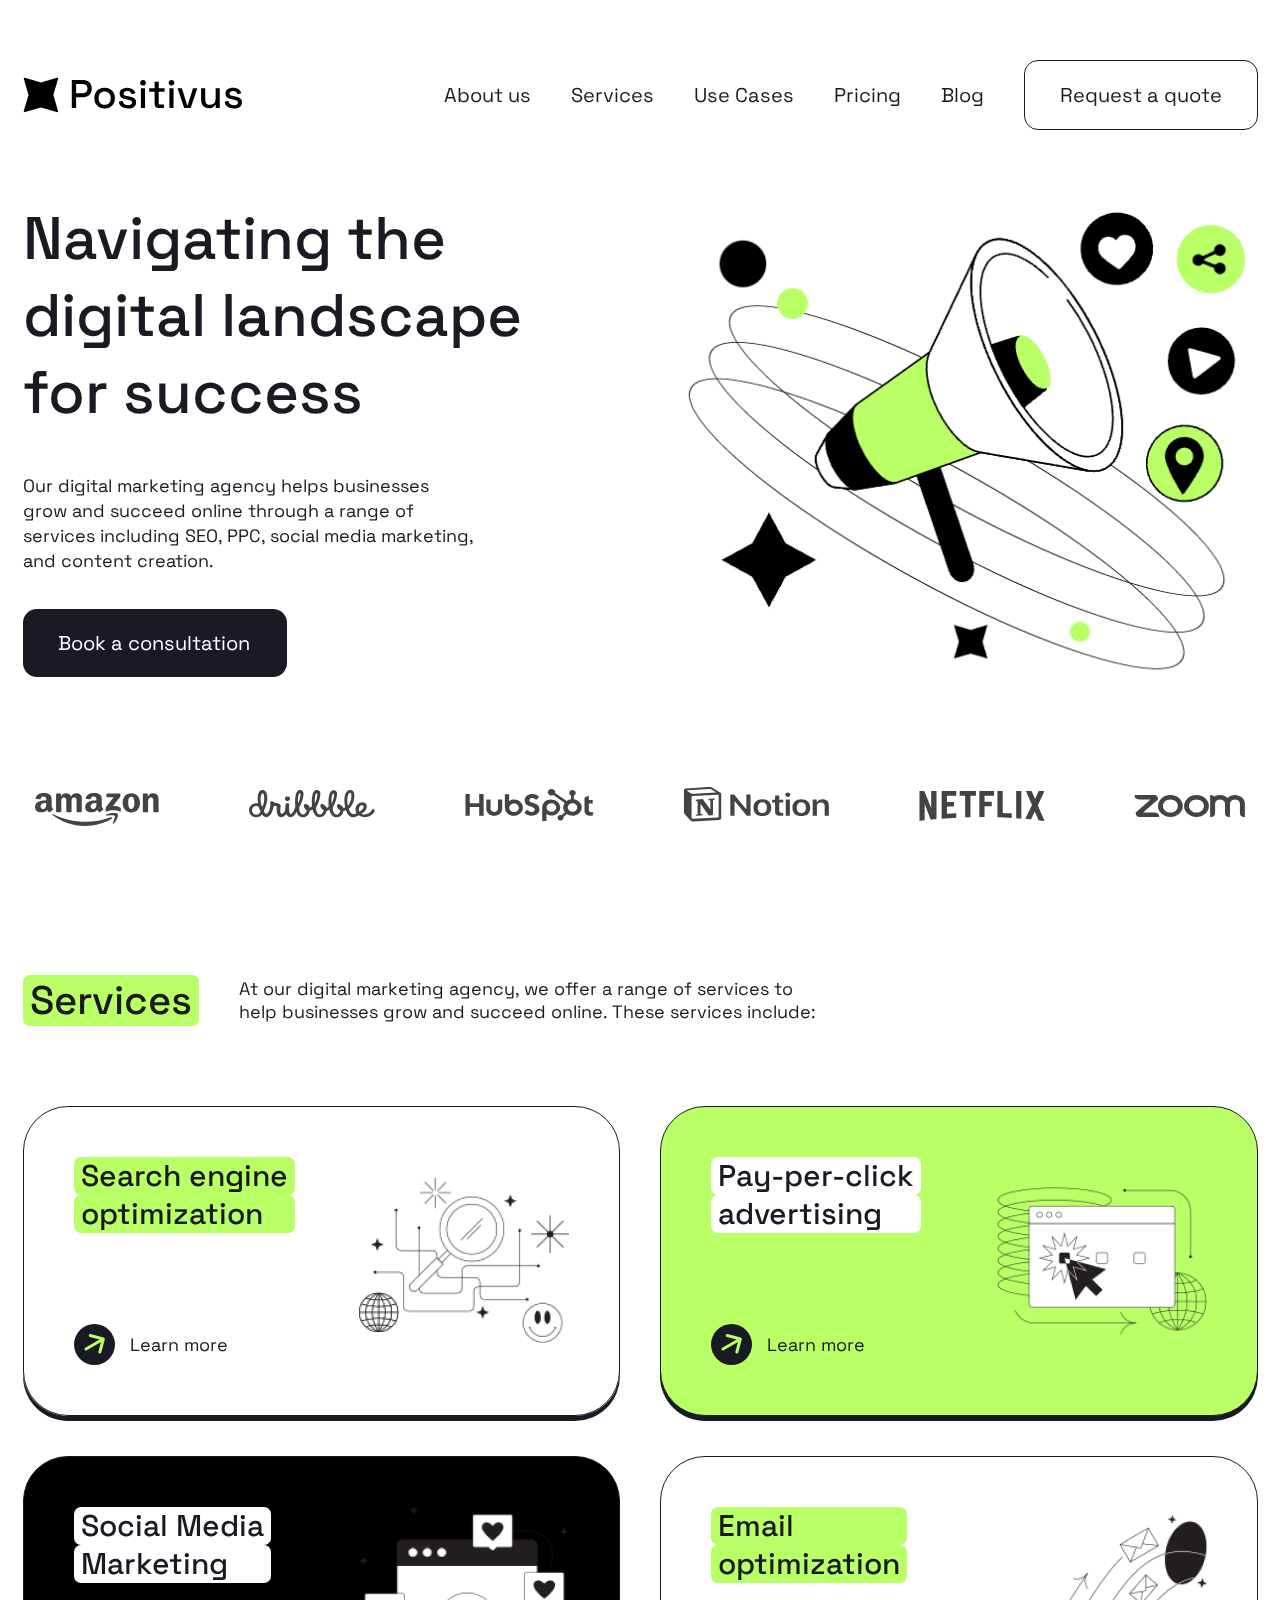
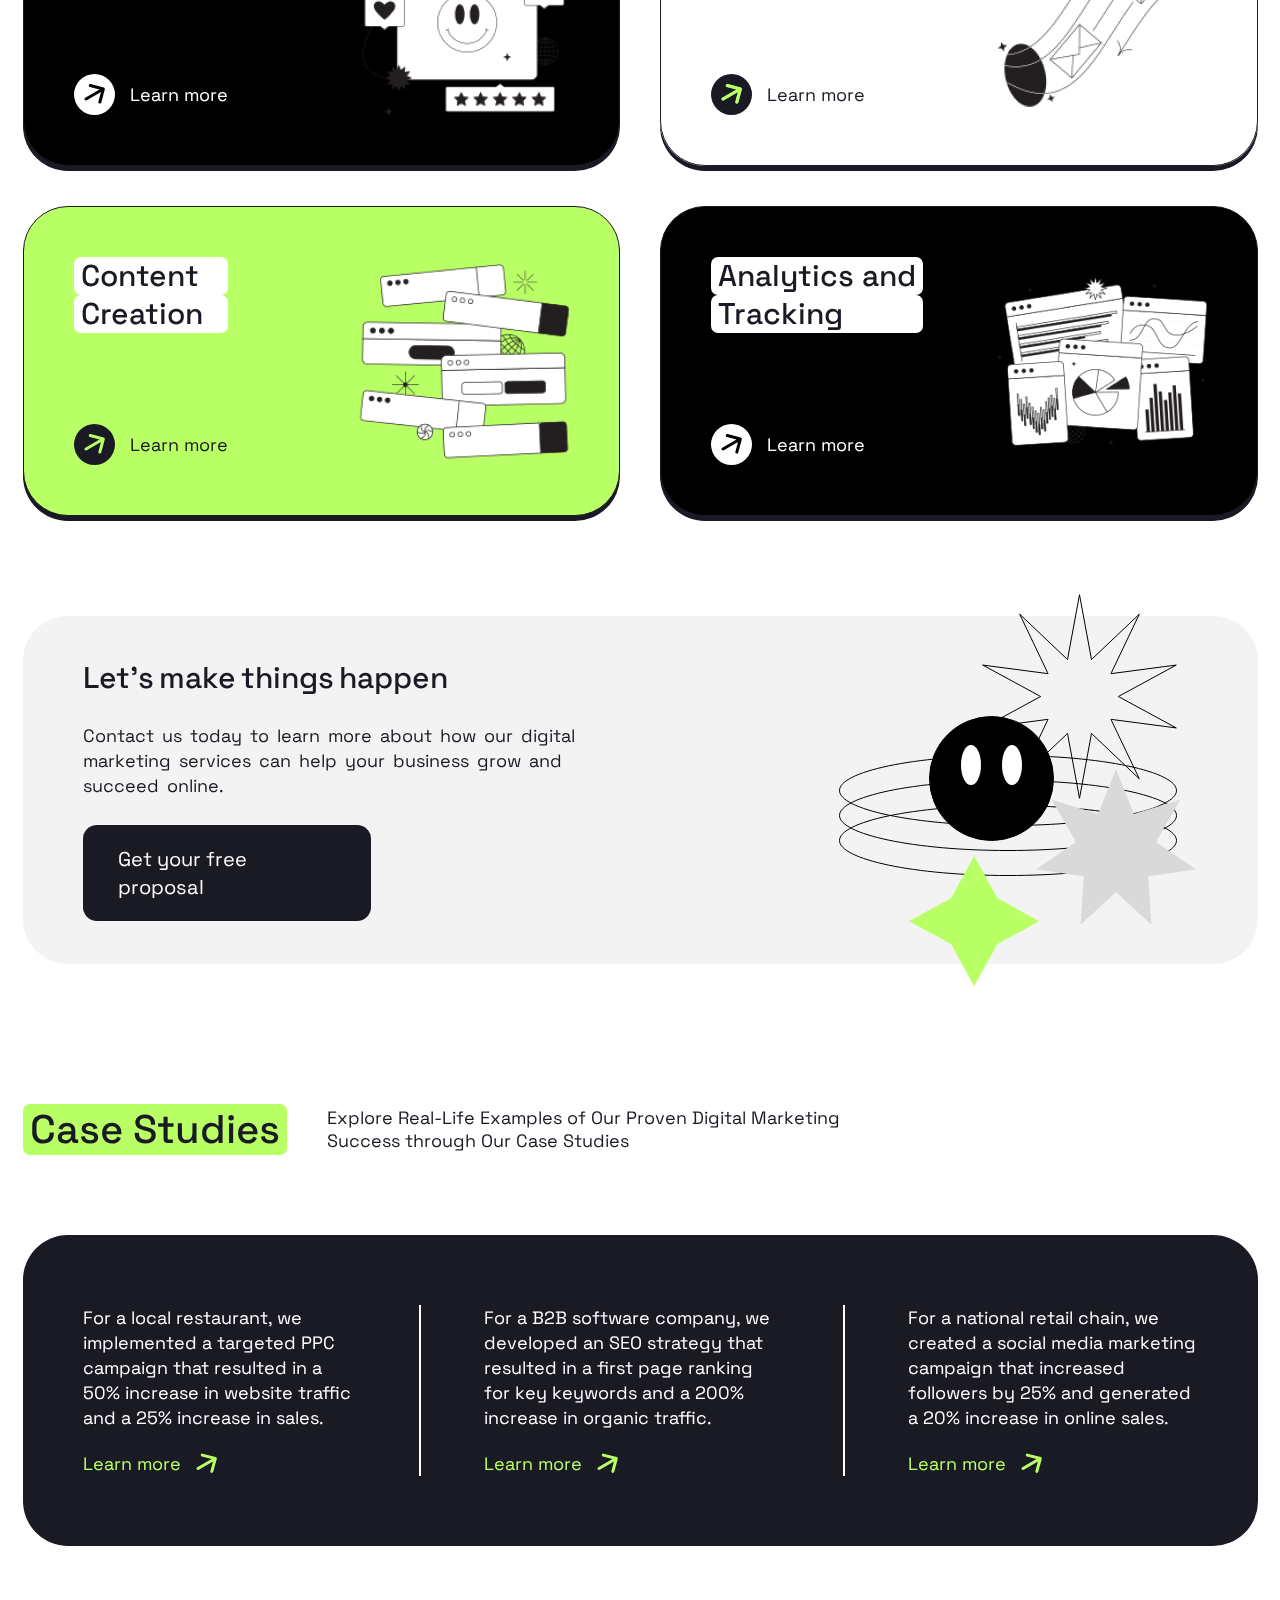
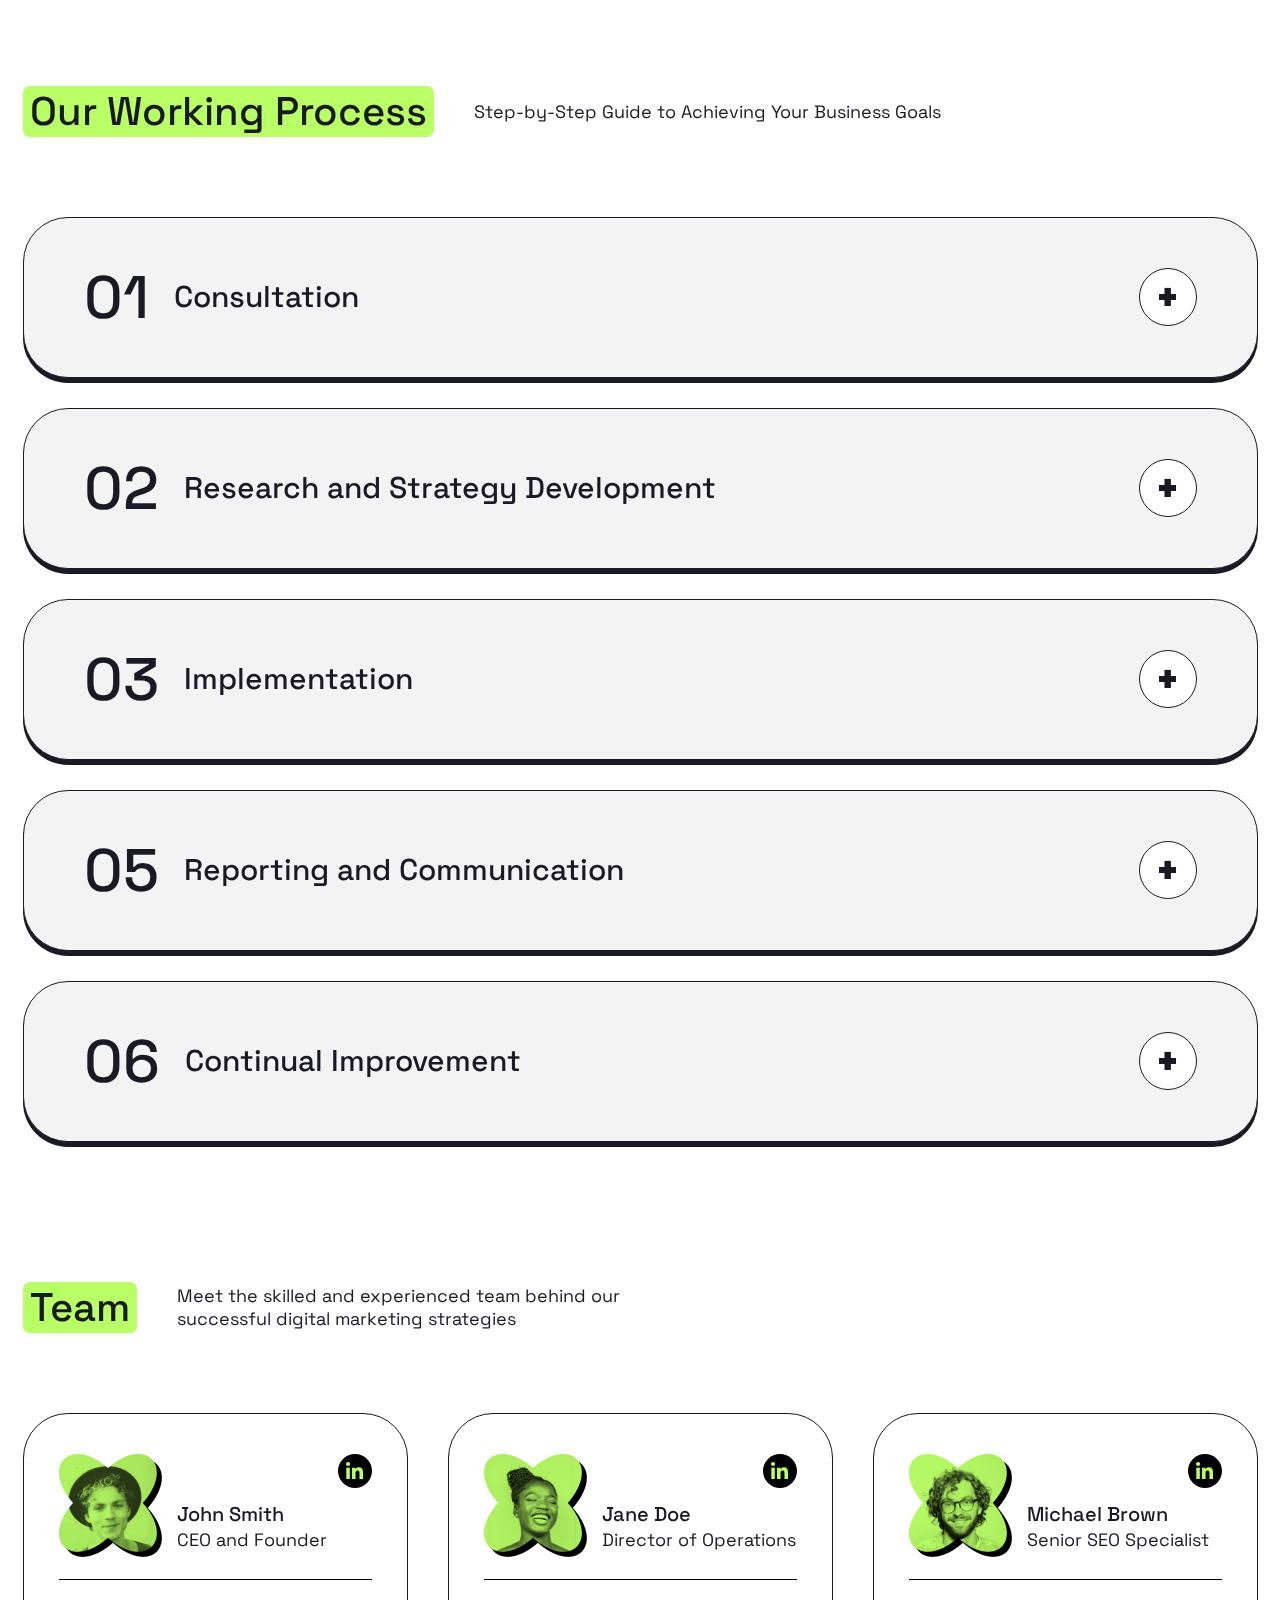
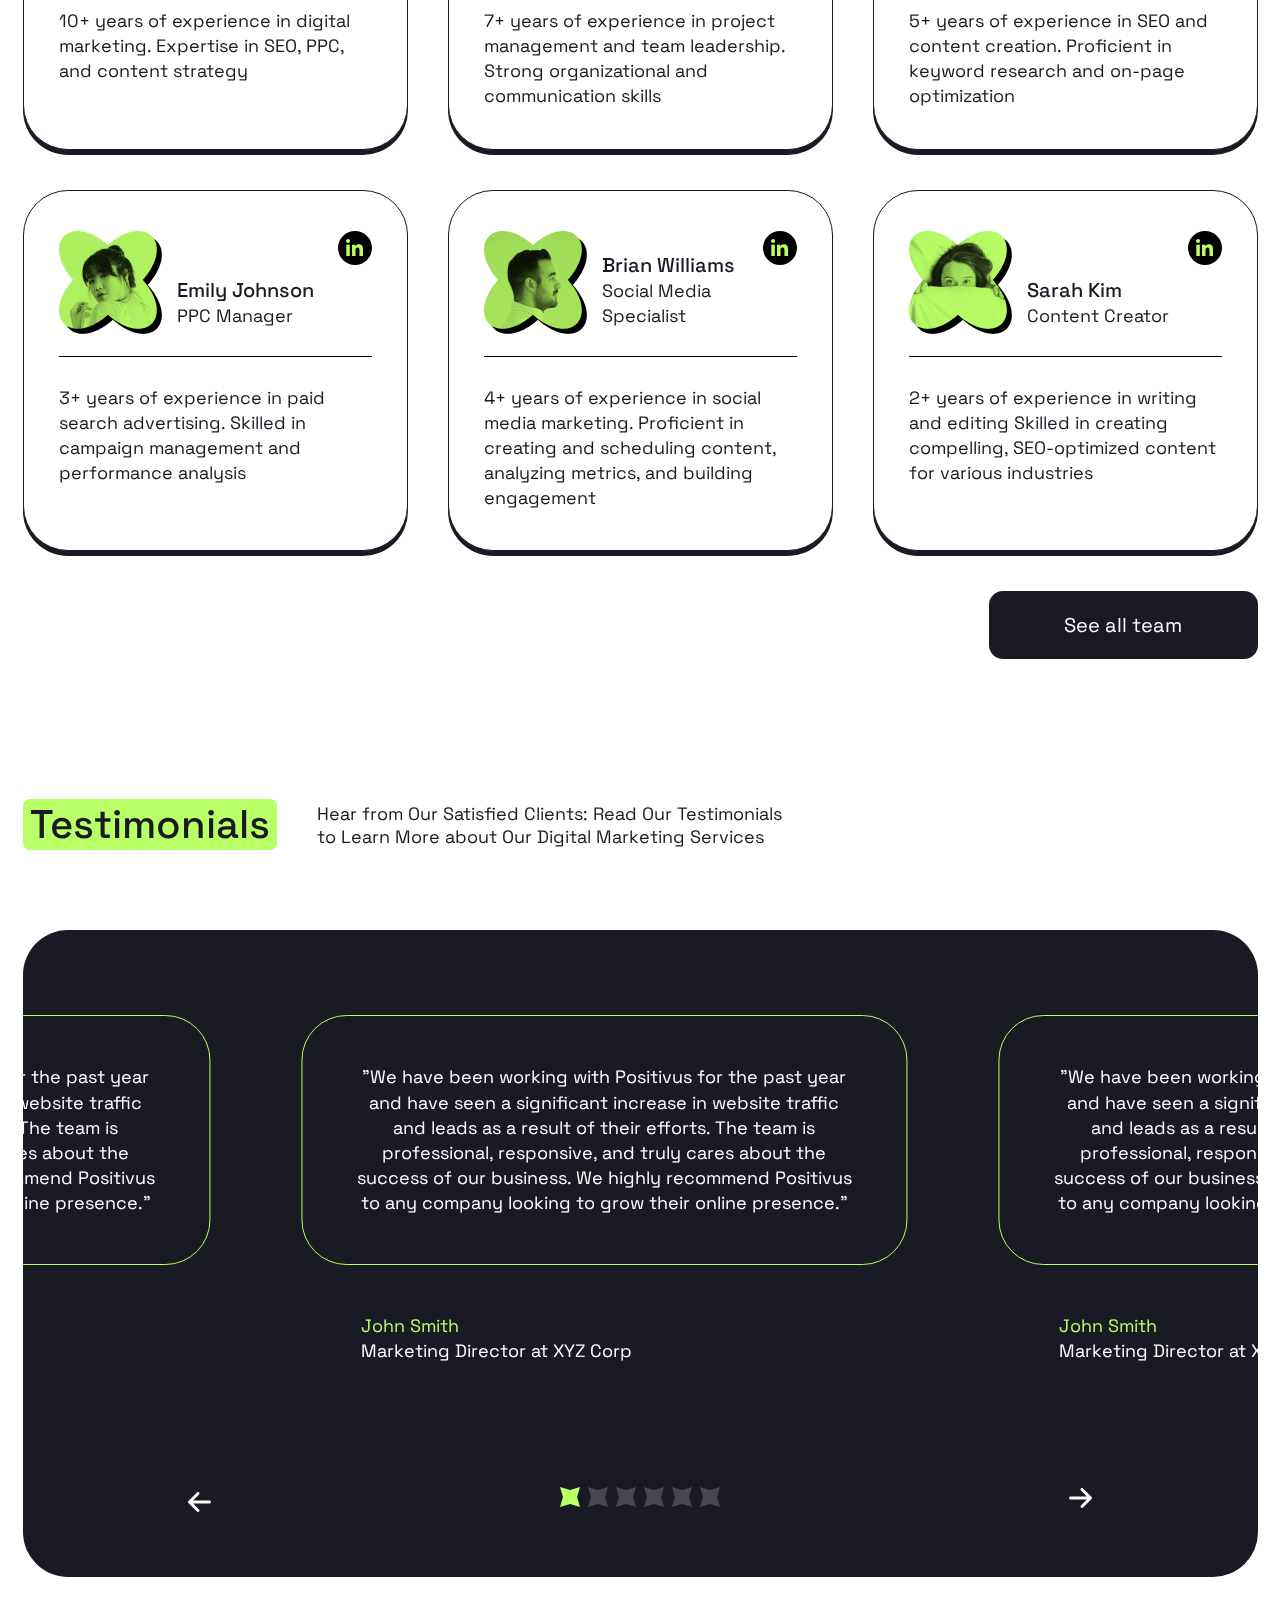
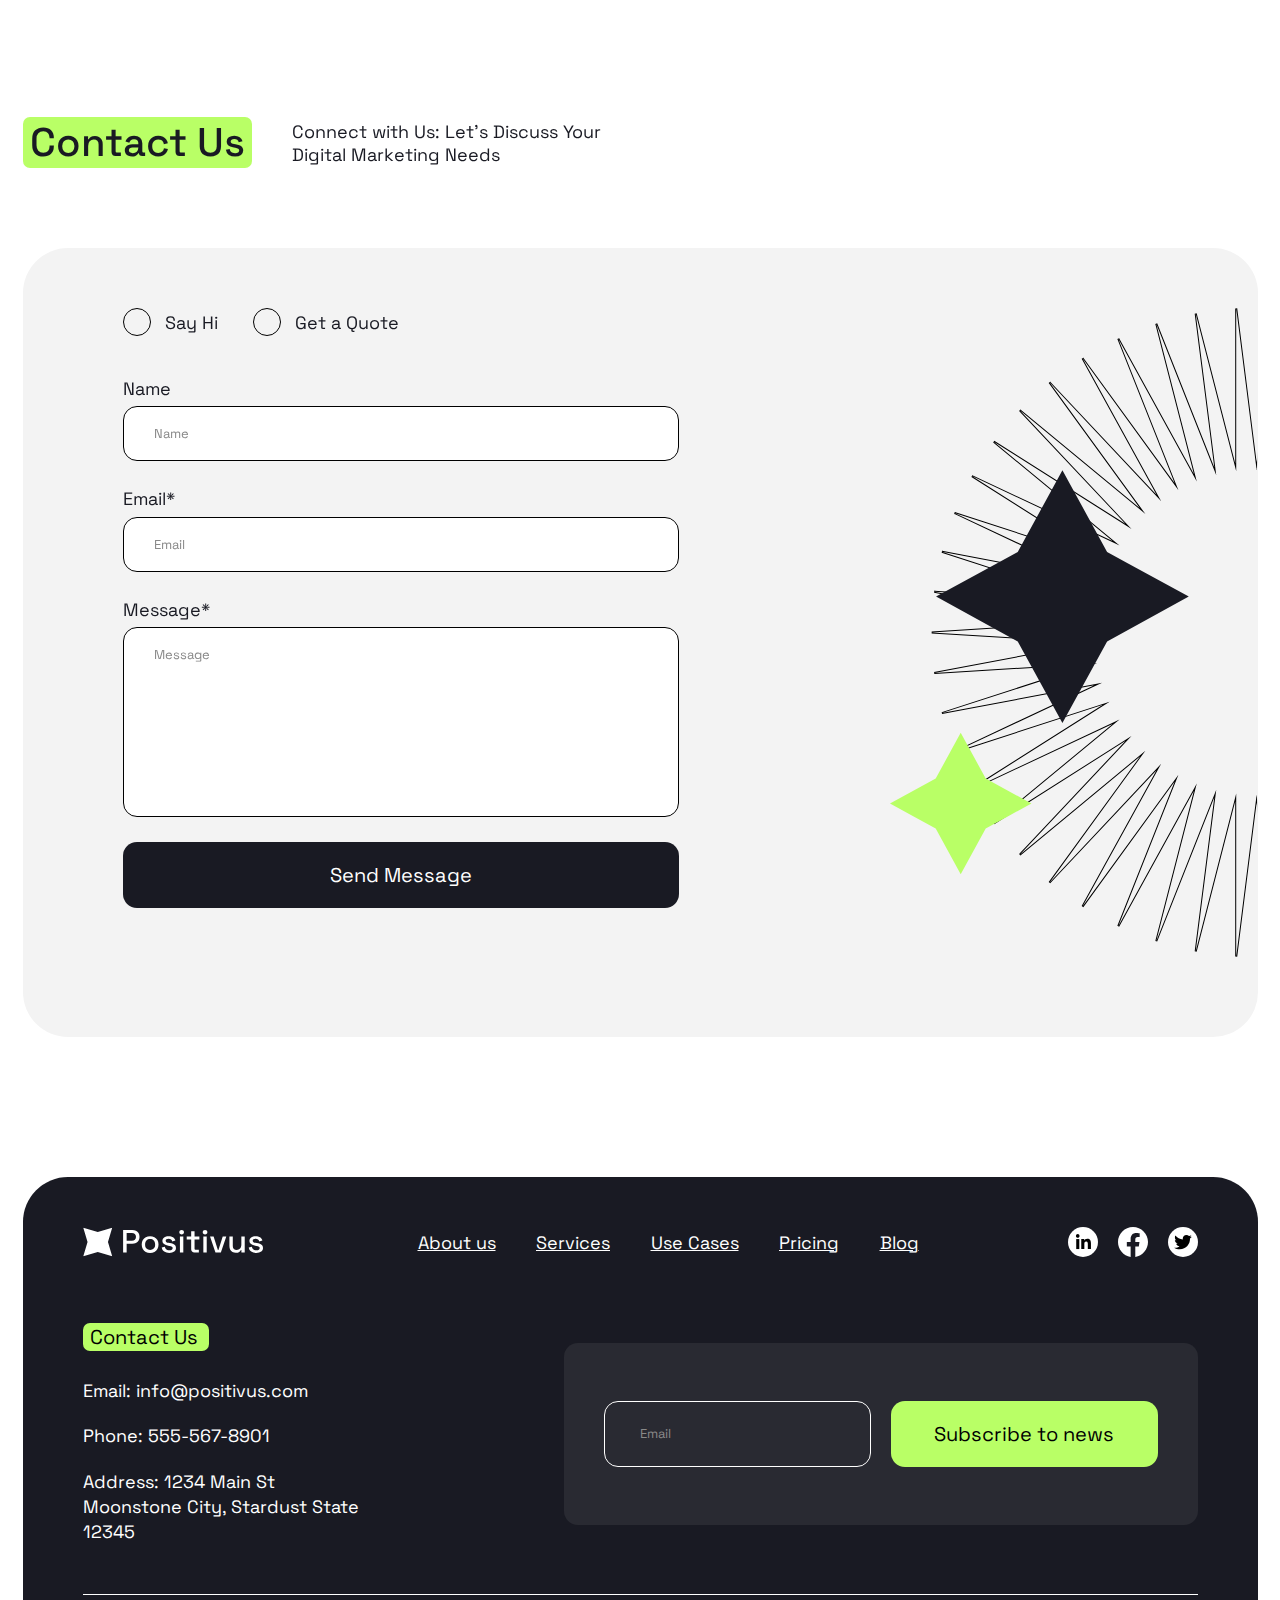
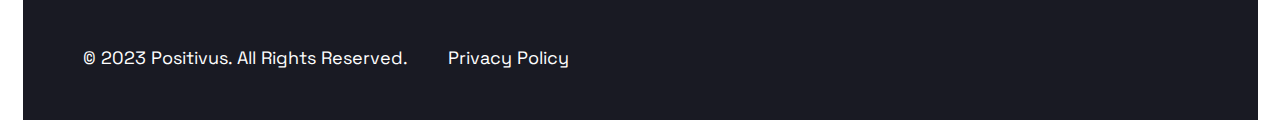
==== ПОЗИТИВ/index.html @ 4d413151 "Add files via upload" ====
<!DOCTYPE html>
<html lang="en">

<head>
    <meta charset="UTF-8">
    <meta http-equiv="X-UA-Compatible" content="IE=edge">
    <meta name="viewport" content="width=device-width, initial-scale=1.0">
    <title>Positivus</title>
    <link href="css/style.css" rel="stylesheet">
    <link href="css/swiper-bundle.min.css" rel="stylesheet">
</head>

<body class="body">
    <div class="wrapper">
        <header class="header header--margin">
            <div class="header__top">
                <div class="container">
                    <div class="header__top-inner">
                        <a href="#" class="header__logo">
                            <img src="img/logo/logo-black.svg" alt="logo positivus" class="logo__black">
                        </a>
                        <nav class="header__nav nav">
                            <ul class="nav__list">
                                <li class="nav__item">
                                    <a href="#" class="nav__link">
                                        About us
                                    </a>
                                </li>
                                <li class="nav__item">
                                    <a href="#" class="nav__link">
                                        Services
                                    </a>
                                </li>
                                <li class="nav__item">
                                    <a href="#" class="nav__link">
                                        Use Cases
                                    </a>
                                </li>
                                <li class="nav__item">
                                    <a href="#" class="nav__link">
                                        Pricing
                                    </a>
                                </li>
                                <li class="nav__item">
                                    <a href="#" class="nav__link">
                                        Blog
                                    </a>
                                </li>
                            </ul>
                            <a href="#" class="nav__btn-link">
                                Request a quote
                            </a>
                        </nav>
                        <a class="burger-icon" href="#">
                            <span></span>
                        </a>
                    </div>
                </div>
            </div>
            <section class="hero__section">
                <div class="container">
                    <div class="hero__inner">
                        <h1 class="hero_title">
                            Navigating the digital landscape for success
                        </h1>
                        <div class="header__grid-item">
                            <p class="hero__text">
                                Our digital marketing agency helps businesses grow and succeed online through a range of
                                services including SEO, PPC, social media marketing, and content creation.
                            </p>
                            <a href="#" class="hero__btn button">
                                Book a consultation
                            </a>
                        </div>
                        <div class="hero__img">
                            <img src="img/decor/mouthpiece.png" alt="mouthpiece">
                        </div>
                    </div>
                </div>
            </section>

            <div class="wrap">
                <div class="items-wrap">
                    <div class="items marquee">
                        <div class="item">
                            <svg width="125" height="48" viewBox="0 0 125 48" fill="none"
                                xmlns="http://www.w3.org/2000/svg">
                                <g style="mix-blend-mode:luminosity">
                                    <path fill-rule="evenodd" clip-rule="evenodd"
                                        d="M76.6508 37.8069C69.4708 42.4973 59.0639 44.9998 50.1036 44.9998C37.54 44.9998 26.2295 40.8814 17.6726 34.0316C17.0003 33.493 17.6027 32.7589 18.4094 33.1784C27.644 37.9403 39.062 40.8051 50.8566 40.8051C58.8111 40.8051 67.5615 39.3465 75.6074 36.3196C76.8229 35.862 77.8394 37.0251 76.6508 37.8069Z"
                                        fill="#FF9900" />
                                    <path fill-rule="evenodd" clip-rule="evenodd"
                                        d="M79.6359 34.78C78.7215 33.7409 73.5692 34.2891 71.2565 34.5322C70.552 34.6084 70.4444 34.065 71.079 33.6741C75.1827 31.1144 81.9162 31.8533 82.7015 32.7113C83.4867 33.574 82.4971 39.5563 78.6409 42.4115C78.0493 42.8501 77.4846 42.6165 77.7481 42.035C78.614 40.1187 80.5555 35.8239 79.6359 34.78Z"
                                        fill="#FF9900" />
                                    <path fill-rule="evenodd" clip-rule="evenodd"
                                        d="M71.4182 15.6036V13.1154C71.4182 12.7388 71.7409 12.4862 72.1282 12.4862H84.6972C85.1006 12.4862 85.4233 12.7436 85.4233 13.1154V15.2461C85.4179 15.6036 85.0791 16.0708 84.4767 16.8096L77.9636 25.0513C80.3838 24.9988 82.9385 25.3182 85.1328 26.4145C85.6276 26.6624 85.7621 27.0247 85.7998 27.3822V30.0373C85.7998 30.3995 85.348 30.8238 84.8747 30.6045C81.0077 28.8074 75.8715 28.612 71.5957 30.6236C71.1601 30.8333 70.7029 30.4138 70.7029 30.0516V27.53C70.7029 27.1248 70.7083 26.4336 71.1655 25.8187L78.7112 16.2281H72.1443C71.7409 16.2281 71.4182 15.9754 71.4182 15.6036Z"
                                        fill="black" />
                                    <path fill-rule="evenodd" clip-rule="evenodd"
                                        d="M25.5684 31.1289H21.7444C21.3787 31.105 21.0883 30.8619 21.0614 30.5521V13.1583C21.0614 12.8104 21.3895 12.5339 21.7982 12.5339H25.364C25.7351 12.5482 26.0309 12.8008 26.0578 13.1154V15.3892H26.1277C27.0582 13.1917 28.8061 12.1669 31.1618 12.1669C33.5551 12.1669 35.0503 13.1917 36.1259 15.3892C37.051 13.1917 39.1539 12.1669 41.4074 12.1669C43.0101 12.1669 44.7635 12.7532 45.8337 14.0688C47.0439 15.5322 46.7964 17.6581 46.7964 19.5219L46.7911 30.4997C46.7911 30.8476 46.463 31.1289 46.0543 31.1289H42.2357C41.8538 31.105 41.5473 30.8333 41.5473 30.4997V21.2808C41.5473 20.5468 41.6225 18.7163 41.4397 18.0204C41.1546 16.8526 40.2995 16.5236 39.1916 16.5236C38.2665 16.5236 37.2984 17.0718 36.9058 17.9489C36.5132 18.826 36.5508 20.2941 36.5508 21.2808V30.4997C36.5508 30.8476 36.2228 31.1289 35.814 31.1289H31.9954C31.6082 31.105 31.307 30.8333 31.307 30.4997L31.3016 21.2808C31.3016 19.3408 31.662 16.4855 28.9459 16.4855C26.1976 16.4855 26.3052 19.2693 26.3052 21.2808V30.4997C26.3052 30.8476 25.9771 31.1289 25.5684 31.1289Z"
                                        fill="black" />
                                    <path fill-rule="evenodd" clip-rule="evenodd"
                                        d="M96.2442 12.1669C101.918 12.1669 104.989 16.4855 104.989 21.9768C104.989 27.2821 101.596 31.4911 96.2442 31.4911C90.6723 31.4911 87.639 27.1725 87.639 21.7909C87.639 16.3759 90.71 12.1669 96.2442 12.1669ZM96.2765 15.7181C93.4583 15.7181 93.2808 19.1215 93.2808 21.2427C93.2808 23.3686 93.2431 27.9066 96.2442 27.9066C99.2077 27.9066 99.3475 24.2457 99.3475 22.0149C99.3475 20.5468 99.2776 18.7926 98.7774 17.4007C98.3471 16.19 97.492 15.7181 96.2765 15.7181Z"
                                        fill="black" />
                                    <path fill-rule="evenodd" clip-rule="evenodd"
                                        d="M112.347 31.1289H108.539C108.157 31.105 107.851 30.8333 107.851 30.4997L107.845 13.1011C107.878 12.7818 108.195 12.5339 108.582 12.5339H112.126C112.46 12.5482 112.734 12.7484 112.809 13.0201V15.6799H112.879C113.95 13.3013 115.45 12.1669 118.091 12.1669C119.807 12.1669 121.479 12.715 122.555 14.2166C123.555 15.6084 123.555 17.9489 123.555 19.6315V30.5807C123.512 30.8858 123.195 31.1289 122.818 31.1289H118.984C118.634 31.105 118.344 30.8762 118.306 30.5807V21.1331C118.306 19.2311 118.553 16.4474 115.913 16.4474C114.982 16.4474 114.127 17.0003 113.702 17.8393C113.164 18.9022 113.095 19.9605 113.095 21.1331V30.4997C113.089 30.8476 112.756 31.1289 112.347 31.1289Z"
                                        fill="black" />
                                    <path fill-rule="evenodd" clip-rule="evenodd"
                                        d="M61.3985 22.8204C61.3985 24.1408 61.4362 25.2419 60.6832 26.4146C60.0755 27.3679 59.1074 27.9542 58.0371 27.9542C56.5688 27.9542 55.7083 26.9627 55.7083 25.4993C55.7083 22.6107 58.6287 22.0864 61.3985 22.0864V22.8204ZM65.2548 31.0812C65.002 31.2814 64.6363 31.2957 64.3512 31.1622C63.0819 30.2279 62.8507 29.7942 62.1569 28.9028C60.0593 30.7999 58.5696 31.3672 55.8535 31.3672C52.6319 31.3672 50.131 29.6083 50.131 26.0857C50.131 23.3353 51.8091 21.4619 54.2078 20.5467C56.2838 19.7364 59.1827 19.5934 61.3985 19.3693V18.9308C61.3985 18.1252 61.4685 17.1719 60.9306 16.476C60.4681 15.8515 59.5753 15.5941 58.7847 15.5941C57.3272 15.5941 56.031 16.2567 55.7137 17.6295C55.6492 17.9346 55.3964 18.2349 55.0468 18.2492L51.3412 17.8964C51.0292 17.8345 50.6796 17.6104 50.7711 17.1862C51.6208 13.2012 55.6868 12 59.3225 12C61.1834 12 63.6144 12.4385 65.0827 13.6874C66.9435 15.2271 66.7661 17.2815 66.7661 19.5171V24.7986C66.7661 26.386 67.5083 27.0819 68.2074 27.9399C68.4495 28.245 68.5032 28.612 68.1913 28.8408C67.4114 29.4176 66.0238 30.4901 65.2601 31.0907L65.2548 31.0812Z"
                                        fill="black" />
                                    <path fill-rule="evenodd" clip-rule="evenodd"
                                        d="M11.2675 22.8204C11.2675 24.1408 11.3051 25.2419 10.5522 26.4145C9.94443 27.3679 8.98172 27.9542 7.90606 27.9542C6.43779 27.9542 5.58265 26.9627 5.58265 25.4993C5.58265 22.6107 8.50305 22.0864 11.2675 22.0864V22.8204ZM15.1237 31.0812C14.8709 31.2814 14.5052 31.2957 14.2202 31.1622C12.9509 30.2279 12.725 29.7941 12.0258 28.9028C9.92829 30.7999 8.44389 31.3672 5.72248 31.3672C2.50627 31.3672 0 29.6082 0 26.0856C0 23.3352 1.6834 21.4619 4.07673 20.5467C6.15275 19.7364 9.05164 19.5934 11.2675 19.3693V18.9308C11.2675 18.1252 11.3374 17.1719 10.805 16.4759C10.337 15.8515 9.44425 15.5941 8.65902 15.5941C7.20151 15.5941 5.89997 16.2567 5.58265 17.6295C5.51811 17.9346 5.26533 18.2349 4.92112 18.2492L1.21011 17.8964C0.898171 17.8345 0.553961 17.6104 0.640014 17.1862C1.49516 13.2012 5.55576 12 9.19147 12C11.0524 12 13.4833 12.4385 14.9516 13.6874C16.8125 15.2271 16.635 17.2815 16.635 19.5171V24.7986C16.635 26.3859 17.3772 27.0819 18.0764 27.9399C18.3238 28.245 18.3776 28.612 18.0656 28.8408C17.2858 29.4176 15.8982 30.4901 15.1345 31.0907L15.1237 31.0812Z"
                                        fill="black" />
                                </g>
                            </svg>
                        </div>
                        <div class="item">
                            <svg width="127" height="48" viewBox="0 0 127 48" fill="none"
                                xmlns="http://www.w3.org/2000/svg">
                                <g style="mix-blend-mode:luminosity" clip-path="url(#clip0_333_1359)">
                                    <path fill-rule="evenodd" clip-rule="evenodd"
                                        d="M125.59 30.5633C120.335 38.4606 112.011 36.1691 109.512 34.3749C108.448 35.0147 106.582 36.417 104.095 36.255C98.797 35.9104 96.8999 29.2007 96.8999 29.2007C96.938 29.2275 95.3218 29.6949 94.4484 29.6866C94.4372 31.6542 92.5181 36.3546 87.3387 36.2945C81.5268 36.2273 80.3452 28.5531 80.3452 28.5531C80.3452 28.5531 79.7669 29.2649 77.5678 29.9739C77.6785 28.4622 77.5975 36.0644 70.6317 36.1761C65.1247 36.2646 63.6382 28.4348 63.6382 28.4348C63.6382 28.4348 62.6828 29.3143 60.8314 29.6194C60.949 28.0831 60.7577 36.2019 53.791 36.1761C49.083 36.1588 47.4742 31.353 47.5993 30.686C47.759 29.8359 46.0082 36.2957 41.435 36.195C39.5478 36.1459 38.1409 34.9349 37.258 33.3204C36.0762 34.5189 34.3603 36.195 32.4354 36.195C28.9801 36.195 27.4568 33.6337 27.7148 26.3179C27.7368 25.4502 27.6661 25.109 26.6929 24.9792C26.1087 24.8928 25.5105 24.7292 24.8775 24.643C24.6747 25.243 22.954 35.9998 17.0371 36.204C15.0521 36.2725 13.9667 34.7485 13.0753 33.6174C11.709 35.2194 9.90525 36.255 7.33572 36.255C2.98313 36.255 0.0175781 33.1365 0.0175781 29.2895C0.0175781 25.4425 2.98313 22.3242 7.33572 22.3242C8.1053 22.3242 8.32134 22.422 9.0244 22.6038C7.57853 10.9365 10.9931 9.11303 13.9801 9.11303C16.8478 9.11303 21.7469 15.012 14.8534 29.9751C16.3839 34.4381 19.6833 34.1857 21.2688 24.9982C21.5915 23.1307 20.7287 20.6105 22.0708 20.2588C24.5241 19.616 24.7844 21.5446 25.9347 21.866C27.151 22.2056 27.8609 22.1724 29.0285 22.3885C31.0238 22.7339 31.8024 23.6838 31.5593 25.7996C31.2674 28.4767 30.7567 32.3732 32.3137 32.8481C33.4365 33.1931 35.4865 31.1293 35.8463 30.0001C36.2059 28.871 36.281 28.4845 36.313 27.6563C36.3616 25.8861 36.4227 24.5886 36.7633 23.2499C36.909 22.7319 37.0752 22.3888 37.7365 22.3654C38.2806 22.3531 39.2756 22.2079 39.7137 22.51C40.2975 22.8988 40.2245 23.2933 40.1575 24.3316C39.4785 39.1353 44.7045 31.7452 46.2627 25.8279C45.7078 19.1369 46.0888 9.23555 50.8196 9.06949C53.28 8.98313 54.3677 10.7301 54.4874 12.034C54.8258 15.7168 52.9302 21.8172 50.4372 25.9197C49.0124 34.2907 56.6668 35.9459 57.8909 29.2642C55.8882 28.4202 53.7238 25.0044 55.4851 23.3397C56.4734 22.4055 60.5871 23.7476 60.6545 26.6748C62.6724 26.1965 62.9418 25.1867 62.9698 25.354C62.4151 18.663 62.9295 9.23564 67.6607 9.06957C70.1208 8.98321 71.2084 10.7301 71.328 12.0341C71.6664 15.7168 69.7708 21.8173 67.2781 25.9199C65.8531 34.2907 73.5078 35.946 74.7315 29.2643C73.2488 29.0107 70.1188 25.3775 71.9248 23.3398C72.8899 22.2509 76.9886 24.5154 77.4474 26.7717C79.3859 26.2855 79.6492 25.3078 79.677 25.4724C79.1221 18.7816 79.6366 9.35422 84.3678 9.18815C86.8279 9.10179 87.9154 10.8487 88.0351 12.1527C88.3735 15.8354 86.4779 21.936 83.9849 26.0385C82.5602 34.4095 90.2147 36.0644 91.4388 29.3827C89.4012 29.082 86.5054 25.2458 88.836 23.2833C89.7672 22.4992 93.3253 24.5346 94.1582 26.8568C95.3154 26.8173 96.0357 26.4636 96.1901 26.4279C94.3427 18.573 95.718 9.14836 100.807 9.06969C103.558 9.02721 106.248 10.3877 105.067 17.8606C103.94 24.9906 99.8902 27.9827 99.8996 28.0285C100.135 28.8827 102.214 36.0312 107.447 32.2594C107.176 31.7157 106.905 31.1603 106.753 30.4874C105.886 26.5677 107.59 22.1404 112.221 21.4249C114.874 21.0149 117.374 22.1598 117.769 24.741C118.419 28.9645 114.116 32.0233 112.48 32.6868C111.747 32.3178 119.123 36.5107 123.501 28.108C123.755 27.6282 124.061 27.6689 124.457 27.9162C124.737 28.0908 126.332 29.4299 125.59 30.5633ZM10.5018 28.2517C10.2791 27.6615 9.82198 26.361 9.66034 25.7976C8.7701 25.1114 8.13467 25 6.99198 25C4.45254 25 2.95788 27.0809 2.95788 29.3247C2.95788 31.5684 4.5862 33.6496 7.12565 33.6496C9.32637 33.6496 11.0013 32.3235 11.5123 30.4462C11.1547 29.7143 10.7998 29.0417 10.5018 28.2517ZM13.9179 12.2015C12.1335 12.2015 11.5282 15.974 11.6457 19.1924C11.7496 22.0378 12.6467 24.5428 13.1121 25.6653C13.2302 25.8059 13.2083 25.7144 13.3138 25.8636C16.412 19.8472 15.1269 12.2015 13.9179 12.2015ZM51.0745 12.32C48.7683 12.0855 48.7832 20.6001 49.0695 22.51C50.2672 20.8118 52.3479 12.7772 51.0745 12.32ZM67.9151 12.32C65.6089 12.0855 65.6238 20.6001 65.9102 22.51C67.1078 20.8118 69.1886 12.7772 67.9151 12.32ZM84.6223 12.4384C82.316 12.204 82.3309 20.7186 82.6173 22.6287C83.8149 20.9303 85.8957 12.8956 84.6223 12.4384ZM101.062 11.8215C97.4688 12.461 98.3055 23.0789 98.8513 24.9412C103.084 19.789 103.171 11.628 101.062 11.8215ZM114.528 25.0903C114.346 24.4133 113.432 24.0515 112.802 24.1407C110.997 24.359 109.248 26.3505 109.925 29.3824C110.076 30.0576 110.453 30.6792 110.447 30.6585C114.485 28.2577 114.828 26.3659 114.528 25.0903ZM38.4437 20.0218C37.9281 20.0219 37.424 19.8864 36.9953 19.6326C36.5665 19.3787 36.2322 19.0179 36.0348 18.5957C35.8374 18.1735 35.7857 17.7089 35.8864 17.2607C35.9868 16.8124 36.2352 16.4007 36.5998 16.0775C36.9643 15.7543 37.4288 15.5342 37.9345 15.4451C38.4403 15.3559 38.9645 15.4016 39.4409 15.5765C39.9174 15.7514 40.3245 16.0476 40.6109 16.4276C40.8974 16.8076 41.0503 17.2544 41.0503 17.7114C41.0503 18.0148 40.9829 18.3152 40.8519 18.5955C40.721 18.8758 40.529 19.1305 40.2869 19.345C40.0448 19.5596 39.7575 19.7298 39.4413 19.8459C39.125 19.962 38.7861 20.0218 38.4437 20.0218Z"
                                        fill="#0D0C22" />
                                </g>
                                <defs>
                                    <clipPath id="clip0_333_1359">
                                        <rect width="126.369" height="48" fill="white"
                                            transform="translate(0.0175781)" />
                                    </clipPath>
                                </defs>
                            </svg>
                        </div>
                        <div class="item">
                            <svg width="129" height="48" viewBox="0 0 129 48" fill="none"
                                xmlns="http://www.w3.org/2000/svg">
                                <g style="mix-blend-mode:luminosity" clip-path="url(#clip0_333_1360)">
                                    <path
                                        d="M14.1807 13.1064V22.1942H4.76376V13.1064H0.292969V34.7997H4.76376V26.0071H14.1807V34.7997H18.6515V13.1064H14.1807Z"
                                        fill="#33475B" />
                                    <path
                                        d="M32.9597 27.7869C32.9597 28.6563 32.57 29.4901 31.8764 30.1049C31.1828 30.7196 30.242 31.065 29.2611 31.065C28.2801 31.065 27.3394 30.7196 26.6457 30.1049C25.9521 29.4901 25.5624 28.6563 25.5624 27.7869V18.4953H21.3216V27.7869C21.3216 29.6513 22.1573 31.4394 23.6448 32.7578C25.1323 34.0761 27.1498 34.8168 29.2534 34.8168C31.357 34.8168 33.3745 34.0761 34.862 32.7578C36.3495 31.4394 37.1852 29.6513 37.1852 27.7869V18.4953H32.9597V27.7869Z"
                                        fill="#33475B" />
                                    <path
                                        d="M64.3811 19.4529C64.3811 17.5484 65.8027 16.9446 67.3601 16.9446C68.6153 16.9446 70.2735 17.7911 71.3578 18.8181L74.1353 15.9176C72.7487 14.2558 69.9362 13.1065 67.634 13.1065C63.0339 13.1065 59.7066 15.4944 59.7066 19.4529C59.7066 26.7973 69.8354 24.4676 69.8354 28.5775C69.8354 29.8453 68.4466 30.9655 66.8563 30.9655C64.3482 30.9655 63.5356 29.8783 62.3834 28.729L59.3013 31.5693C61.2728 33.7145 63.7042 34.8036 66.6176 34.8036C70.9876 34.8036 74.5033 32.3866 74.5033 28.6086C74.5033 20.4547 64.3745 22.9882 64.3745 19.4529"
                                        fill="#33475B" />
                                    <path
                                        d="M127.042 31.3341C124.536 31.3341 123.824 30.3731 123.824 28.9015V22.3881H127.719V19.0877H123.824V14.7331L119.525 16.4435V29.7111C119.525 33.1047 122.166 34.815 125.789 34.815C126.358 34.8242 126.925 34.7839 127.485 34.6947L128.534 31.272C128.061 31.3011 127.518 31.3302 127.042 31.3302"
                                        fill="#33475B" />
                                    <path
                                        d="M49.1025 18.6049C47.0018 18.6049 45.5363 19.1446 44.1191 20.3774V13.2369H39.8717V26.4715C39.8717 31.4259 43.9132 34.8195 48.4541 34.8195C53.4922 34.8195 57.9236 31.3658 57.9236 26.7141C57.9236 22.1208 53.8449 18.6068 49.1025 18.6068V18.6049ZM49.0762 31.0318C48.1231 31.0318 47.1913 30.7813 46.3988 30.312C45.6063 29.8427 44.9887 29.1757 44.6239 28.3952C44.2592 27.6148 44.1638 26.756 44.3497 25.9275C44.5356 25.099 44.9946 24.3379 45.6686 23.7406C46.3425 23.1433 47.2012 22.7365 48.136 22.5717C49.0708 22.4069 50.0398 22.4915 50.9204 22.8148C51.8009 23.138 52.5536 23.6855 53.0831 24.3878C53.6126 25.0902 53.8952 25.916 53.8952 26.7607C53.8952 27.8935 53.3875 28.9799 52.4838 29.7809C51.58 30.5818 50.3543 31.0318 49.0762 31.0318Z"
                                        fill="#33475B" />
                                    <path
                                        d="M95.2208 26.5153C95.2208 21.8559 90.7982 18.4099 85.7513 18.4099C81.2104 18.4099 77.169 21.8035 77.169 26.758V40.0003H81.4163V32.8501C82.8314 34.0809 84.299 34.6226 86.3975 34.6226C91.1399 34.6226 95.2186 31.1106 95.2186 26.5153H95.2208ZM91.1991 26.4687C91.1991 27.3134 90.9164 28.1392 90.3869 28.8416C89.8574 29.544 89.1047 30.0914 88.2242 30.4147C87.3436 30.7379 86.3746 30.8225 85.4398 30.6577C84.505 30.4929 83.6464 30.0861 82.9724 29.4888C82.2984 28.8915 81.8395 28.1304 81.6535 27.3019C81.4676 26.4734 81.563 25.6146 81.9277 24.8342C82.2925 24.0538 82.9102 23.3867 83.7027 22.9174C84.4952 22.4481 85.4269 22.1976 86.38 22.1976C87.6581 22.1976 88.8838 22.6476 89.7876 23.4486C90.6913 24.2495 91.1991 25.3359 91.1991 26.4687Z"
                                        fill="#33475B" />
                                    <path
                                        d="M108.9 18.3496V14.6066C109.458 14.3756 109.93 14.0088 110.262 13.5489C110.594 13.089 110.772 12.555 110.775 12.009V11.9216C110.772 11.1587 110.429 10.4276 109.821 9.88807C109.212 9.34858 108.387 9.04459 107.526 9.04254H107.428C106.567 9.04459 105.742 9.34858 105.133 9.88807C104.525 10.4276 104.182 11.1587 104.179 11.9216V12.009C104.182 12.555 104.36 13.089 104.692 13.5489C105.024 14.0088 105.496 14.3756 106.054 14.6066V18.3496C104.45 18.5671 102.938 19.1565 101.673 20.0581L90.0768 12.0614C90.1594 11.7976 90.2036 11.5256 90.2083 11.2519C90.2091 10.6095 89.9951 9.98128 89.5931 9.44673C89.1911 8.91217 88.6194 8.49527 87.9501 8.24873C87.2808 8.00219 86.544 7.93708 85.8329 8.06166C85.1219 8.18623 84.4685 8.49487 83.9554 8.94857C83.4422 9.40226 83.0924 9.98063 82.9502 10.6105C82.8079 11.2404 82.8796 11.8936 83.1562 12.4873C83.4328 13.0811 83.9018 13.5889 84.504 13.9464C85.1061 14.3039 85.8144 14.4952 86.5392 14.496C87.1759 14.4939 87.8006 14.3432 88.3507 14.0591L99.7522 21.9257C98.7253 23.2989 98.1895 24.9146 98.2149 26.5619C98.2403 28.2091 98.8257 29.8113 99.8946 31.1591L96.4249 34.2343C96.1463 34.1557 95.8563 34.1138 95.564 34.11C94.9683 34.11 94.386 34.2666 93.8907 34.5599C93.3954 34.8532 93.0093 35.2701 92.7814 35.7579C92.5534 36.2457 92.4938 36.7824 92.61 37.3002C92.7262 37.818 93.013 38.2937 93.4343 38.667C93.8555 39.0403 94.3922 39.2946 94.9764 39.3976C95.5607 39.5006 96.1663 39.4477 96.7166 39.2457C97.267 39.0436 97.7374 38.7015 98.0683 38.2625C98.3993 37.8235 98.5759 37.3074 98.5759 36.7794C98.5719 36.5204 98.5247 36.2633 98.4357 36.0165L101.868 32.9743C102.989 33.7328 104.29 34.2544 105.673 34.4993C107.055 34.7441 108.483 34.7058 109.846 34.3871C111.209 34.0685 112.472 33.478 113.539 32.6607C114.606 31.8434 115.447 30.8209 116 29.6713C116.553 28.5217 116.802 27.2754 116.728 26.0275C116.655 24.7796 116.26 23.5631 115.575 22.4709C114.89 21.3786 113.933 20.4395 112.776 19.7253C111.619 19.0111 110.293 18.5405 108.9 18.3496V18.3496ZM107.478 30.6621C106.539 30.6621 105.621 30.4152 104.84 29.9527C104.059 29.4902 103.45 28.8329 103.091 28.0638C102.731 27.2947 102.637 26.4484 102.82 25.632C103.004 24.8155 103.456 24.0655 104.12 23.4769C104.784 22.8883 105.63 22.4874 106.552 22.325C107.473 22.1626 108.428 22.2459 109.295 22.5645C110.163 22.8831 110.905 23.4225 111.427 24.1147C111.949 24.8069 112.227 25.6206 112.227 26.4531C112.227 27.5694 111.727 28.6399 110.836 29.4293C109.946 30.2186 108.738 30.6621 107.478 30.6621"
                                        fill="#FF7A59" />
                                </g>
                                <defs>
                                    <clipPath id="clip0_333_1360">
                                        <rect width="128.626" height="48" fill="white"
                                            transform="translate(0.292969)" />
                                    </clipPath>
                                </defs>
                            </svg>
                        </div>
                        <div class="item">
                            <svg width="147" height="48" viewBox="0 0 147 48" fill="none"
                                xmlns="http://www.w3.org/2000/svg">
                                <g style="mix-blend-mode:luminosity" clip-path="url(#clip0_333_1361)">
                                    <path
                                        d="M51.525 34.7749V20.2199H51.8176L63.7715 34.7749H67.5333V13.4006H63.3536V27.919H63.061L51.1071 13.4006H47.3453V34.7749H51.525ZM79.3618 35.1049C84.879 35.1049 88.2646 31.9519 88.2646 26.6725C88.2646 21.4297 84.879 18.2401 79.3618 18.2401C73.8864 18.2401 70.4591 21.4297 70.4591 26.6725C70.5009 31.9519 73.8446 35.1049 79.3618 35.1049ZM79.3618 32.0252C76.436 32.0252 74.7642 30.0821 74.7642 26.6725C74.7642 23.2995 76.436 21.3198 79.3618 21.3198C82.2876 21.3198 83.9595 23.2995 83.9595 26.6725C83.9595 30.0821 82.2876 32.0252 79.3618 32.0252ZM92.0681 14.6105V18.6801H89.1423V21.6131H92.0681V30.4487C92.0681 33.6017 93.74 34.8483 98.0033 34.8483C98.7974 34.8483 99.5916 34.7749 100.219 34.6649V31.8053C99.717 31.8419 99.3826 31.8786 98.7974 31.8786C97.042 31.8786 96.2478 31.182 96.2478 29.5688V21.6131H100.219V18.6801H96.2478V14.6105H92.0681ZM102.726 34.7749H106.906V18.5701H102.726V34.7749ZM104.816 15.8937C106.196 15.8937 107.324 14.9038 107.324 13.6939C107.324 12.4474 106.196 11.4575 104.816 11.4575C103.437 11.4575 102.308 12.4474 102.308 13.6939C102.308 14.9038 103.437 15.8937 104.816 15.8937ZM118.358 35.1049C123.876 35.1049 127.261 31.9519 127.261 26.6725C127.261 21.4297 123.876 18.2401 118.358 18.2401C112.883 18.2401 109.456 21.4297 109.456 26.6725C109.456 31.9519 112.799 35.1049 118.358 35.1049ZM118.358 32.0252C115.433 32.0252 113.761 30.0821 113.761 26.6725C113.761 23.2995 115.433 21.3198 118.358 21.3198C121.242 21.3198 122.956 23.2995 122.956 26.6725C122.914 30.0821 121.242 32.0252 118.358 32.0252ZM129.727 34.7749H133.907V25.3526C133.907 22.9696 135.495 21.4664 137.961 21.4664C140.511 21.4664 141.681 22.7129 141.681 25.1693V34.7749H145.861V24.2894C145.861 20.4032 143.604 18.2401 139.508 18.2401C136.749 18.2401 134.91 19.34 134.032 21.1731H133.74V18.5701H129.685C129.727 18.5701 129.727 34.7749 129.727 34.7749Z"
                                        fill="black" />
                                    <path fill-rule="evenodd" clip-rule="evenodd"
                                        d="M7.26912 12.0326C8.48563 12.9024 8.92564 12.8337 11.2034 12.6964L32.6605 11.5519C33.1264 11.5519 32.7381 11.1399 32.5828 11.0941L29.011 8.82806C28.338 8.37028 27.4062 7.82093 25.672 7.95826L4.91376 9.30874C4.16315 9.37741 4.00785 9.72075 4.31844 9.97254L7.26912 12.0326ZM8.56328 16.4502V36.4098C8.56328 37.4857 9.15859 37.8748 10.5304 37.8061L34.1099 36.593C35.4817 36.5243 35.637 35.7918 35.637 34.922V15.0998C35.637 14.23 35.2488 13.7493 34.4205 13.818L9.77979 15.0998C8.87388 15.1684 8.56328 15.5804 8.56328 16.4502ZM31.8322 17.5261C31.9875 18.1212 31.8322 18.7392 31.1593 18.8079L30.0204 19.0139V33.7547C29.0368 34.2125 28.1309 34.4871 27.3544 34.4871C26.1379 34.4871 25.8273 34.1438 24.9214 33.1367L17.493 22.8135V32.7933L19.8483 33.2511C19.8483 33.2511 19.8483 34.4642 17.9589 34.4642L12.7305 34.7389C12.5752 34.4642 12.7305 33.8005 13.2481 33.6631L14.6199 33.3198V20.1354L12.7305 19.9981C12.5752 19.403 12.9634 18.5332 14.0246 18.4645L19.6413 18.1212L27.3803 28.5588V19.3343L25.4132 19.1283C25.2579 18.3959 25.8791 17.8465 26.6297 17.7778L31.8322 17.5261ZM3.17958 7.47759L24.792 6.08133C27.4321 5.87532 28.1309 6.01266 29.7875 7.08847L36.6724 11.3688C37.8112 12.1013 38.1995 12.3073 38.1995 13.1084V36.6159C38.1995 38.0808 37.6042 38.9506 35.4817 39.0879L10.401 40.4384C8.79623 40.5071 8.04562 40.3011 7.21736 39.3626L2.11838 33.5258C1.21247 32.45 0.824219 31.6488 0.824219 30.7104V9.81231C0.824219 8.59917 1.44541 7.61492 3.17958 7.47759Z"
                                        fill="black" />
                                </g>
                                <defs>
                                    <clipPath id="clip0_333_1361">
                                        <rect width="145.551" height="48" fill="white"
                                            transform="translate(0.824219)" />
                                    </clipPath>
                                </defs>
                            </svg>
                        </div>
                        <div class="item">
                            <svg width="126" height="48" viewBox="0 0 126 48" fill="none"
                                xmlns="http://www.w3.org/2000/svg">
                                <g style="mix-blend-mode:luminosity" clip-path="url(#clip0_333_1362)">
                                    <path
                                        d="M17.5012 38.0663C15.6171 38.3595 13.6999 38.4474 11.7166 38.6816L5.66728 22.9786V39.3555C3.78318 39.5313 2.06432 39.7656 0.279297 40V10H5.30389L12.1793 27.0217V10H17.5012V38.0663ZM27.9138 20.9863C29.9634 20.9863 33.1036 20.8984 34.9877 20.8984V25.5858C32.6407 25.5858 29.8972 25.5858 27.9138 25.6737V32.6465C31.0212 32.4708 34.1284 32.2362 37.2685 32.1483V36.6597L22.6248 37.6854V10H37.2685V14.6875H27.9138V20.9863V20.9863ZM56.9366 14.6876H51.4494V36.2501C49.6644 36.2501 47.8793 36.2501 46.1607 36.3085V14.6876H40.6736V10H56.9368L56.9366 14.6876V14.6876ZM65.531 20.6642H72.7703V25.3516H65.531V35.9864H60.3409V10H75.1172V14.6875H65.531V20.6642V20.6642ZM83.7116 31.8848C86.7197 31.9432 89.7607 32.1486 92.7028 32.2948V36.9238C87.9759 36.66 83.2489 36.3966 78.4228 36.3085V10H83.7116V31.8848ZM97.1652 37.2461C98.851 37.3341 100.636 37.422 102.355 37.5975V10H97.1652V37.2461V37.2461ZM125.527 10L118.817 24.2676L125.527 40C123.544 39.7656 121.56 39.4433 119.577 39.1503L115.776 30.4786L111.908 38.4474C109.991 38.1542 108.14 38.0663 106.223 37.8319L113.032 24.0917L106.884 10H112.569L116.04 17.8809L119.742 10H125.527V10Z"
                                        fill="#D81F26" />
                                </g>
                                <defs>
                                    <clipPath id="clip0_333_1362">
                                        <rect width="125.241" height="48" fill="white"
                                            transform="translate(0.279297)" />
                                    </clipPath>
                                </defs>
                            </svg>
                        </div>
                        <div class="item">
                            <svg width="111" height="48" viewBox="0 0 111 48" fill="none"
                                xmlns="http://www.w3.org/2000/svg">
                                <g style="mix-blend-mode:luminosity" clip-path="url(#clip0_333_1363)">
                                    <path fill-rule="evenodd" clip-rule="evenodd"
                                        d="M90.3594 20.5972C90.7816 21.2429 90.9197 21.9774 90.9653 22.8032L91.0253 23.9039V31.6007L91.0865 32.7025C91.209 34.502 92.7063 35.8325 94.7523 35.9457L95.989 36V23.9039L96.0503 22.8032C96.1011 21.9867 96.2379 21.2382 96.6667 20.588C97.1035 19.921 97.7307 19.3677 98.4852 18.9835C99.2397 18.5993 100.095 18.3978 100.965 18.3992C101.835 18.4006 102.69 18.6049 103.443 18.9915C104.195 19.3781 104.82 19.9335 105.254 20.6018C105.677 21.2475 105.808 21.9959 105.859 22.8032L105.92 23.9005V31.6007L105.982 32.7025C106.109 34.5112 107.595 35.8418 109.647 35.9457L110.884 36V22.8032C110.884 20.4697 109.838 18.2317 107.977 16.5813C106.116 14.9309 103.591 14.0032 100.958 14.0023C99.5487 14.001 98.1554 14.2662 96.8711 14.7803C95.5868 15.2944 94.441 16.0454 93.5104 16.9833C92.5793 16.0458 91.4335 15.2949 90.1493 14.7807C88.8651 14.2665 87.472 14.0007 86.0628 14.0012C84.0013 14.0012 82.0882 14.5555 80.5036 15.513C79.5366 14.5567 77.3734 14.0012 76.1315 14.0012V36L77.3734 35.9457C79.4506 35.8244 80.9519 34.5297 81.0327 32.7025L81.0991 31.6007V23.9039L81.1604 22.8032C81.2125 21.9728 81.3428 21.2429 81.7663 20.5926C82.2036 19.9261 82.8305 19.3728 83.5844 18.9882C84.3383 18.6035 85.1929 18.4009 86.0628 18.4005C86.9334 18.4006 87.7887 18.6037 88.5428 18.9893C89.2969 19.3748 89.9234 19.9294 90.3594 20.5972V20.5972ZM5.38951 35.9469L6.63142 36H25.247L25.1858 34.9028C25.0177 33.0941 23.5725 31.7728 21.5252 31.655L20.2833 31.6007H9.11524L24.0051 18.3993L23.9439 17.3032C23.8474 15.4761 22.341 14.1559 20.2833 14.0554L19.0414 14.0058L0.425781 14.0012L0.48703 15.1019C0.649925 16.8932 2.11598 18.2422 4.1463 18.3462L5.38951 18.4005H16.5576L1.66769 31.6018L1.72894 32.7025C1.85144 34.5159 3.32792 35.8291 5.38951 35.9457V35.9469ZM71.259 17.2212C72.4116 18.2426 73.326 19.4552 73.9498 20.7898C74.5736 22.1244 74.8947 23.5548 74.8947 24.9994C74.8947 26.444 74.5736 27.8744 73.9498 29.209C73.326 30.5436 72.4116 31.7562 71.259 32.7776C68.9302 34.8399 65.7729 35.9983 62.4809 35.9983C59.1889 35.9983 56.0316 34.8399 53.7028 32.7776C48.8564 28.4823 48.8564 21.5166 53.7028 17.2212C54.8544 16.2002 56.2217 15.3902 57.7265 14.8375C59.2313 14.2848 60.8442 14.0002 62.4731 14C64.1046 13.999 65.7204 14.2831 67.228 14.836C68.7355 15.3889 70.1053 16.1999 71.259 17.2224V17.2212ZM67.747 20.3362C69.1429 21.5744 69.9271 23.2531 69.9271 25.0035C69.9271 26.7538 69.1429 28.4326 67.747 29.6707C66.3499 30.908 64.4558 31.6029 62.4809 31.6029C60.506 31.6029 58.6118 30.908 57.2148 29.6707C55.8189 28.4326 55.0347 26.7538 55.0347 25.0035C55.0347 23.2531 55.8189 21.5744 57.2148 20.3362C58.6118 19.099 60.506 18.404 62.4809 18.404C64.4558 18.404 66.3499 19.099 67.747 20.3362V20.3362ZM36.4255 14C38.0545 14.0004 39.6675 14.2851 41.1723 14.8381C42.6771 15.391 44.0443 16.2012 45.1958 17.2224C50.0435 21.5166 50.0435 28.4834 45.1958 32.7776C42.8671 34.8399 39.7097 35.9983 36.4177 35.9983C33.1257 35.9983 29.9684 34.8399 27.6396 32.7776C22.7932 28.4823 22.7932 21.5166 27.6396 17.2212C28.7912 16.2002 30.1585 15.3902 31.6633 14.8375C33.1681 14.2848 34.781 14.0002 36.4099 14H36.4255ZM41.6838 20.3339C43.0801 21.5721 43.8645 23.2511 43.8645 25.0017C43.8645 26.7524 43.0801 28.4314 41.6838 29.6696C40.2868 30.9068 38.3926 31.6018 36.4177 31.6018C34.4428 31.6018 32.5487 30.9068 31.1517 29.6696C29.7557 28.4314 28.9715 26.7527 28.9715 25.0023C28.9715 23.252 29.7557 21.5732 31.1517 20.335C32.5487 19.0978 34.4428 18.4028 36.4177 18.4028C38.3926 18.4028 40.2868 19.0978 41.6838 20.335V20.3339Z"
                                        fill="#2D8CFF" />
                                </g>
                                <defs>
                                    <clipPath id="clip0_333_1363">
                                        <rect width="110.573" height="48" fill="white"
                                            transform="translate(0.425781)" />
                                    </clipPath>
                                </defs>
                            </svg>
                        </div>
                    </div>
                    <div aria-hidden="true" class="items marquee">
                        <div class="item">
                            <svg width="125" height="48" viewBox="0 0 125 48" fill="none"
                                xmlns="http://www.w3.org/2000/svg">
                                <g style="mix-blend-mode:luminosity">
                                    <path fill-rule="evenodd" clip-rule="evenodd"
                                        d="M76.6508 37.8069C69.4708 42.4973 59.0639 44.9998 50.1036 44.9998C37.54 44.9998 26.2295 40.8814 17.6726 34.0316C17.0003 33.493 17.6027 32.7589 18.4094 33.1784C27.644 37.9403 39.062 40.8051 50.8566 40.8051C58.8111 40.8051 67.5615 39.3465 75.6074 36.3196C76.8229 35.862 77.8394 37.0251 76.6508 37.8069Z"
                                        fill="#FF9900" />
                                    <path fill-rule="evenodd" clip-rule="evenodd"
                                        d="M79.6359 34.78C78.7215 33.7409 73.5692 34.2891 71.2565 34.5322C70.552 34.6084 70.4444 34.065 71.079 33.6741C75.1827 31.1144 81.9162 31.8533 82.7015 32.7113C83.4867 33.574 82.4971 39.5563 78.6409 42.4115C78.0493 42.8501 77.4846 42.6165 77.7481 42.035C78.614 40.1187 80.5555 35.8239 79.6359 34.78Z"
                                        fill="#FF9900" />
                                    <path fill-rule="evenodd" clip-rule="evenodd"
                                        d="M71.4182 15.6036V13.1154C71.4182 12.7388 71.7409 12.4862 72.1282 12.4862H84.6972C85.1006 12.4862 85.4233 12.7436 85.4233 13.1154V15.2461C85.4179 15.6036 85.0791 16.0708 84.4767 16.8096L77.9636 25.0513C80.3838 24.9988 82.9385 25.3182 85.1328 26.4145C85.6276 26.6624 85.7621 27.0247 85.7998 27.3822V30.0373C85.7998 30.3995 85.348 30.8238 84.8747 30.6045C81.0077 28.8074 75.8715 28.612 71.5957 30.6236C71.1601 30.8333 70.7029 30.4138 70.7029 30.0516V27.53C70.7029 27.1248 70.7083 26.4336 71.1655 25.8187L78.7112 16.2281H72.1443C71.7409 16.2281 71.4182 15.9754 71.4182 15.6036Z"
                                        fill="black" />
                                    <path fill-rule="evenodd" clip-rule="evenodd"
                                        d="M25.5684 31.1289H21.7444C21.3787 31.105 21.0883 30.8619 21.0614 30.5521V13.1583C21.0614 12.8104 21.3895 12.5339 21.7982 12.5339H25.364C25.7351 12.5482 26.0309 12.8008 26.0578 13.1154V15.3892H26.1277C27.0582 13.1917 28.8061 12.1669 31.1618 12.1669C33.5551 12.1669 35.0503 13.1917 36.1259 15.3892C37.051 13.1917 39.1539 12.1669 41.4074 12.1669C43.0101 12.1669 44.7635 12.7532 45.8337 14.0688C47.0439 15.5322 46.7964 17.6581 46.7964 19.5219L46.7911 30.4997C46.7911 30.8476 46.463 31.1289 46.0543 31.1289H42.2357C41.8538 31.105 41.5473 30.8333 41.5473 30.4997V21.2808C41.5473 20.5468 41.6225 18.7163 41.4397 18.0204C41.1546 16.8526 40.2995 16.5236 39.1916 16.5236C38.2665 16.5236 37.2984 17.0718 36.9058 17.9489C36.5132 18.826 36.5508 20.2941 36.5508 21.2808V30.4997C36.5508 30.8476 36.2228 31.1289 35.814 31.1289H31.9954C31.6082 31.105 31.307 30.8333 31.307 30.4997L31.3016 21.2808C31.3016 19.3408 31.662 16.4855 28.9459 16.4855C26.1976 16.4855 26.3052 19.2693 26.3052 21.2808V30.4997C26.3052 30.8476 25.9771 31.1289 25.5684 31.1289Z"
                                        fill="black" />
                                    <path fill-rule="evenodd" clip-rule="evenodd"
                                        d="M96.2442 12.1669C101.918 12.1669 104.989 16.4855 104.989 21.9768C104.989 27.2821 101.596 31.4911 96.2442 31.4911C90.6723 31.4911 87.639 27.1725 87.639 21.7909C87.639 16.3759 90.71 12.1669 96.2442 12.1669ZM96.2765 15.7181C93.4583 15.7181 93.2808 19.1215 93.2808 21.2427C93.2808 23.3686 93.2431 27.9066 96.2442 27.9066C99.2077 27.9066 99.3475 24.2457 99.3475 22.0149C99.3475 20.5468 99.2776 18.7926 98.7774 17.4007C98.3471 16.19 97.492 15.7181 96.2765 15.7181Z"
                                        fill="black" />
                                    <path fill-rule="evenodd" clip-rule="evenodd"
                                        d="M112.347 31.1289H108.539C108.157 31.105 107.851 30.8333 107.851 30.4997L107.845 13.1011C107.878 12.7818 108.195 12.5339 108.582 12.5339H112.126C112.46 12.5482 112.734 12.7484 112.809 13.0201V15.6799H112.879C113.95 13.3013 115.45 12.1669 118.091 12.1669C119.807 12.1669 121.479 12.715 122.555 14.2166C123.555 15.6084 123.555 17.9489 123.555 19.6315V30.5807C123.512 30.8858 123.195 31.1289 122.818 31.1289H118.984C118.634 31.105 118.344 30.8762 118.306 30.5807V21.1331C118.306 19.2311 118.553 16.4474 115.913 16.4474C114.982 16.4474 114.127 17.0003 113.702 17.8393C113.164 18.9022 113.095 19.9605 113.095 21.1331V30.4997C113.089 30.8476 112.756 31.1289 112.347 31.1289Z"
                                        fill="black" />
                                    <path fill-rule="evenodd" clip-rule="evenodd"
                                        d="M61.3985 22.8204C61.3985 24.1408 61.4362 25.2419 60.6832 26.4146C60.0755 27.3679 59.1074 27.9542 58.0371 27.9542C56.5688 27.9542 55.7083 26.9627 55.7083 25.4993C55.7083 22.6107 58.6287 22.0864 61.3985 22.0864V22.8204ZM65.2548 31.0812C65.002 31.2814 64.6363 31.2957 64.3512 31.1622C63.0819 30.2279 62.8507 29.7942 62.1569 28.9028C60.0593 30.7999 58.5696 31.3672 55.8535 31.3672C52.6319 31.3672 50.131 29.6083 50.131 26.0857C50.131 23.3353 51.8091 21.4619 54.2078 20.5467C56.2838 19.7364 59.1827 19.5934 61.3985 19.3693V18.9308C61.3985 18.1252 61.4685 17.1719 60.9306 16.476C60.4681 15.8515 59.5753 15.5941 58.7847 15.5941C57.3272 15.5941 56.031 16.2567 55.7137 17.6295C55.6492 17.9346 55.3964 18.2349 55.0468 18.2492L51.3412 17.8964C51.0292 17.8345 50.6796 17.6104 50.7711 17.1862C51.6208 13.2012 55.6868 12 59.3225 12C61.1834 12 63.6144 12.4385 65.0827 13.6874C66.9435 15.2271 66.7661 17.2815 66.7661 19.5171V24.7986C66.7661 26.386 67.5083 27.0819 68.2074 27.9399C68.4495 28.245 68.5032 28.612 68.1913 28.8408C67.4114 29.4176 66.0238 30.4901 65.2601 31.0907L65.2548 31.0812Z"
                                        fill="black" />
                                    <path fill-rule="evenodd" clip-rule="evenodd"
                                        d="M11.2675 22.8204C11.2675 24.1408 11.3051 25.2419 10.5522 26.4145C9.94443 27.3679 8.98172 27.9542 7.90606 27.9542C6.43779 27.9542 5.58265 26.9627 5.58265 25.4993C5.58265 22.6107 8.50305 22.0864 11.2675 22.0864V22.8204ZM15.1237 31.0812C14.8709 31.2814 14.5052 31.2957 14.2202 31.1622C12.9509 30.2279 12.725 29.7941 12.0258 28.9028C9.92829 30.7999 8.44389 31.3672 5.72248 31.3672C2.50627 31.3672 0 29.6082 0 26.0856C0 23.3352 1.6834 21.4619 4.07673 20.5467C6.15275 19.7364 9.05164 19.5934 11.2675 19.3693V18.9308C11.2675 18.1252 11.3374 17.1719 10.805 16.4759C10.337 15.8515 9.44425 15.5941 8.65902 15.5941C7.20151 15.5941 5.89997 16.2567 5.58265 17.6295C5.51811 17.9346 5.26533 18.2349 4.92112 18.2492L1.21011 17.8964C0.898171 17.8345 0.553961 17.6104 0.640014 17.1862C1.49516 13.2012 5.55576 12 9.19147 12C11.0524 12 13.4833 12.4385 14.9516 13.6874C16.8125 15.2271 16.635 17.2815 16.635 19.5171V24.7986C16.635 26.3859 17.3772 27.0819 18.0764 27.9399C18.3238 28.245 18.3776 28.612 18.0656 28.8408C17.2858 29.4176 15.8982 30.4901 15.1345 31.0907L15.1237 31.0812Z"
                                        fill="black" />
                                </g>
                            </svg>
                        </div>
                        <div class="item">
                            <svg width="127" height="48" viewBox="0 0 127 48" fill="none"
                                xmlns="http://www.w3.org/2000/svg">
                                <g style="mix-blend-mode:luminosity" clip-path="url(#clip0_333_1359)">
                                    <path fill-rule="evenodd" clip-rule="evenodd"
                                        d="M125.59 30.5633C120.335 38.4606 112.011 36.1691 109.512 34.3749C108.448 35.0147 106.582 36.417 104.095 36.255C98.797 35.9104 96.8999 29.2007 96.8999 29.2007C96.938 29.2275 95.3218 29.6949 94.4484 29.6866C94.4372 31.6542 92.5181 36.3546 87.3387 36.2945C81.5268 36.2273 80.3452 28.5531 80.3452 28.5531C80.3452 28.5531 79.7669 29.2649 77.5678 29.9739C77.6785 28.4622 77.5975 36.0644 70.6317 36.1761C65.1247 36.2646 63.6382 28.4348 63.6382 28.4348C63.6382 28.4348 62.6828 29.3143 60.8314 29.6194C60.949 28.0831 60.7577 36.2019 53.791 36.1761C49.083 36.1588 47.4742 31.353 47.5993 30.686C47.759 29.8359 46.0082 36.2957 41.435 36.195C39.5478 36.1459 38.1409 34.9349 37.258 33.3204C36.0762 34.5189 34.3603 36.195 32.4354 36.195C28.9801 36.195 27.4568 33.6337 27.7148 26.3179C27.7368 25.4502 27.6661 25.109 26.6929 24.9792C26.1087 24.8928 25.5105 24.7292 24.8775 24.643C24.6747 25.243 22.954 35.9998 17.0371 36.204C15.0521 36.2725 13.9667 34.7485 13.0753 33.6174C11.709 35.2194 9.90525 36.255 7.33572 36.255C2.98313 36.255 0.0175781 33.1365 0.0175781 29.2895C0.0175781 25.4425 2.98313 22.3242 7.33572 22.3242C8.1053 22.3242 8.32134 22.422 9.0244 22.6038C7.57853 10.9365 10.9931 9.11303 13.9801 9.11303C16.8478 9.11303 21.7469 15.012 14.8534 29.9751C16.3839 34.4381 19.6833 34.1857 21.2688 24.9982C21.5915 23.1307 20.7287 20.6105 22.0708 20.2588C24.5241 19.616 24.7844 21.5446 25.9347 21.866C27.151 22.2056 27.8609 22.1724 29.0285 22.3885C31.0238 22.7339 31.8024 23.6838 31.5593 25.7996C31.2674 28.4767 30.7567 32.3732 32.3137 32.8481C33.4365 33.1931 35.4865 31.1293 35.8463 30.0001C36.2059 28.871 36.281 28.4845 36.313 27.6563C36.3616 25.8861 36.4227 24.5886 36.7633 23.2499C36.909 22.7319 37.0752 22.3888 37.7365 22.3654C38.2806 22.3531 39.2756 22.2079 39.7137 22.51C40.2975 22.8988 40.2245 23.2933 40.1575 24.3316C39.4785 39.1353 44.7045 31.7452 46.2627 25.8279C45.7078 19.1369 46.0888 9.23555 50.8196 9.06949C53.28 8.98313 54.3677 10.7301 54.4874 12.034C54.8258 15.7168 52.9302 21.8172 50.4372 25.9197C49.0124 34.2907 56.6668 35.9459 57.8909 29.2642C55.8882 28.4202 53.7238 25.0044 55.4851 23.3397C56.4734 22.4055 60.5871 23.7476 60.6545 26.6748C62.6724 26.1965 62.9418 25.1867 62.9698 25.354C62.4151 18.663 62.9295 9.23564 67.6607 9.06957C70.1208 8.98321 71.2084 10.7301 71.328 12.0341C71.6664 15.7168 69.7708 21.8173 67.2781 25.9199C65.8531 34.2907 73.5078 35.946 74.7315 29.2643C73.2488 29.0107 70.1188 25.3775 71.9248 23.3398C72.8899 22.2509 76.9886 24.5154 77.4474 26.7717C79.3859 26.2855 79.6492 25.3078 79.677 25.4724C79.1221 18.7816 79.6366 9.35422 84.3678 9.18815C86.8279 9.10179 87.9154 10.8487 88.0351 12.1527C88.3735 15.8354 86.4779 21.936 83.9849 26.0385C82.5602 34.4095 90.2147 36.0644 91.4388 29.3827C89.4012 29.082 86.5054 25.2458 88.836 23.2833C89.7672 22.4992 93.3253 24.5346 94.1582 26.8568C95.3154 26.8173 96.0357 26.4636 96.1901 26.4279C94.3427 18.573 95.718 9.14836 100.807 9.06969C103.558 9.02721 106.248 10.3877 105.067 17.8606C103.94 24.9906 99.8902 27.9827 99.8996 28.0285C100.135 28.8827 102.214 36.0312 107.447 32.2594C107.176 31.7157 106.905 31.1603 106.753 30.4874C105.886 26.5677 107.59 22.1404 112.221 21.4249C114.874 21.0149 117.374 22.1598 117.769 24.741C118.419 28.9645 114.116 32.0233 112.48 32.6868C111.747 32.3178 119.123 36.5107 123.501 28.108C123.755 27.6282 124.061 27.6689 124.457 27.9162C124.737 28.0908 126.332 29.4299 125.59 30.5633ZM10.5018 28.2517C10.2791 27.6615 9.82198 26.361 9.66034 25.7976C8.7701 25.1114 8.13467 25 6.99198 25C4.45254 25 2.95788 27.0809 2.95788 29.3247C2.95788 31.5684 4.5862 33.6496 7.12565 33.6496C9.32637 33.6496 11.0013 32.3235 11.5123 30.4462C11.1547 29.7143 10.7998 29.0417 10.5018 28.2517ZM13.9179 12.2015C12.1335 12.2015 11.5282 15.974 11.6457 19.1924C11.7496 22.0378 12.6467 24.5428 13.1121 25.6653C13.2302 25.8059 13.2083 25.7144 13.3138 25.8636C16.412 19.8472 15.1269 12.2015 13.9179 12.2015ZM51.0745 12.32C48.7683 12.0855 48.7832 20.6001 49.0695 22.51C50.2672 20.8118 52.3479 12.7772 51.0745 12.32ZM67.9151 12.32C65.6089 12.0855 65.6238 20.6001 65.9102 22.51C67.1078 20.8118 69.1886 12.7772 67.9151 12.32ZM84.6223 12.4384C82.316 12.204 82.3309 20.7186 82.6173 22.6287C83.8149 20.9303 85.8957 12.8956 84.6223 12.4384ZM101.062 11.8215C97.4688 12.461 98.3055 23.0789 98.8513 24.9412C103.084 19.789 103.171 11.628 101.062 11.8215ZM114.528 25.0903C114.346 24.4133 113.432 24.0515 112.802 24.1407C110.997 24.359 109.248 26.3505 109.925 29.3824C110.076 30.0576 110.453 30.6792 110.447 30.6585C114.485 28.2577 114.828 26.3659 114.528 25.0903ZM38.4437 20.0218C37.9281 20.0219 37.424 19.8864 36.9953 19.6326C36.5665 19.3787 36.2322 19.0179 36.0348 18.5957C35.8374 18.1735 35.7857 17.7089 35.8864 17.2607C35.9868 16.8124 36.2352 16.4007 36.5998 16.0775C36.9643 15.7543 37.4288 15.5342 37.9345 15.4451C38.4403 15.3559 38.9645 15.4016 39.4409 15.5765C39.9174 15.7514 40.3245 16.0476 40.6109 16.4276C40.8974 16.8076 41.0503 17.2544 41.0503 17.7114C41.0503 18.0148 40.9829 18.3152 40.8519 18.5955C40.721 18.8758 40.529 19.1305 40.2869 19.345C40.0448 19.5596 39.7575 19.7298 39.4413 19.8459C39.125 19.962 38.7861 20.0218 38.4437 20.0218Z"
                                        fill="#0D0C22" />
                                </g>
                                <defs>
                                    <clipPath id="clip0_333_1359">
                                        <rect width="126.369" height="48" fill="white"
                                            transform="translate(0.0175781)" />
                                    </clipPath>
                                </defs>
                            </svg>
                        </div>
                        <div class="item">
                            <svg width="129" height="48" viewBox="0 0 129 48" fill="none"
                                xmlns="http://www.w3.org/2000/svg">
                                <g style="mix-blend-mode:luminosity" clip-path="url(#clip0_333_1360)">
                                    <path
                                        d="M14.1807 13.1064V22.1942H4.76376V13.1064H0.292969V34.7997H4.76376V26.0071H14.1807V34.7997H18.6515V13.1064H14.1807Z"
                                        fill="#33475B" />
                                    <path
                                        d="M32.9597 27.7869C32.9597 28.6563 32.57 29.4901 31.8764 30.1049C31.1828 30.7196 30.242 31.065 29.2611 31.065C28.2801 31.065 27.3394 30.7196 26.6457 30.1049C25.9521 29.4901 25.5624 28.6563 25.5624 27.7869V18.4953H21.3216V27.7869C21.3216 29.6513 22.1573 31.4394 23.6448 32.7578C25.1323 34.0761 27.1498 34.8168 29.2534 34.8168C31.357 34.8168 33.3745 34.0761 34.862 32.7578C36.3495 31.4394 37.1852 29.6513 37.1852 27.7869V18.4953H32.9597V27.7869Z"
                                        fill="#33475B" />
                                    <path
                                        d="M64.3811 19.4529C64.3811 17.5484 65.8027 16.9446 67.3601 16.9446C68.6153 16.9446 70.2735 17.7911 71.3578 18.8181L74.1353 15.9176C72.7487 14.2558 69.9362 13.1065 67.634 13.1065C63.0339 13.1065 59.7066 15.4944 59.7066 19.4529C59.7066 26.7973 69.8354 24.4676 69.8354 28.5775C69.8354 29.8453 68.4466 30.9655 66.8563 30.9655C64.3482 30.9655 63.5356 29.8783 62.3834 28.729L59.3013 31.5693C61.2728 33.7145 63.7042 34.8036 66.6176 34.8036C70.9876 34.8036 74.5033 32.3866 74.5033 28.6086C74.5033 20.4547 64.3745 22.9882 64.3745 19.4529"
                                        fill="#33475B" />
                                    <path
                                        d="M127.042 31.3341C124.536 31.3341 123.824 30.3731 123.824 28.9015V22.3881H127.719V19.0877H123.824V14.7331L119.525 16.4435V29.7111C119.525 33.1047 122.166 34.815 125.789 34.815C126.358 34.8242 126.925 34.7839 127.485 34.6947L128.534 31.272C128.061 31.3011 127.518 31.3302 127.042 31.3302"
                                        fill="#33475B" />
                                    <path
                                        d="M49.1025 18.6049C47.0018 18.6049 45.5363 19.1446 44.1191 20.3774V13.2369H39.8717V26.4715C39.8717 31.4259 43.9132 34.8195 48.4541 34.8195C53.4922 34.8195 57.9236 31.3658 57.9236 26.7141C57.9236 22.1208 53.8449 18.6068 49.1025 18.6068V18.6049ZM49.0762 31.0318C48.1231 31.0318 47.1913 30.7813 46.3988 30.312C45.6063 29.8427 44.9887 29.1757 44.6239 28.3952C44.2592 27.6148 44.1638 26.756 44.3497 25.9275C44.5356 25.099 44.9946 24.3379 45.6686 23.7406C46.3425 23.1433 47.2012 22.7365 48.136 22.5717C49.0708 22.4069 50.0398 22.4915 50.9204 22.8148C51.8009 23.138 52.5536 23.6855 53.0831 24.3878C53.6126 25.0902 53.8952 25.916 53.8952 26.7607C53.8952 27.8935 53.3875 28.9799 52.4838 29.7809C51.58 30.5818 50.3543 31.0318 49.0762 31.0318Z"
                                        fill="#33475B" />
                                    <path
                                        d="M95.2208 26.5153C95.2208 21.8559 90.7982 18.4099 85.7513 18.4099C81.2104 18.4099 77.169 21.8035 77.169 26.758V40.0003H81.4163V32.8501C82.8314 34.0809 84.299 34.6226 86.3975 34.6226C91.1399 34.6226 95.2186 31.1106 95.2186 26.5153H95.2208ZM91.1991 26.4687C91.1991 27.3134 90.9164 28.1392 90.3869 28.8416C89.8574 29.544 89.1047 30.0914 88.2242 30.4147C87.3436 30.7379 86.3746 30.8225 85.4398 30.6577C84.505 30.4929 83.6464 30.0861 82.9724 29.4888C82.2984 28.8915 81.8395 28.1304 81.6535 27.3019C81.4676 26.4734 81.563 25.6146 81.9277 24.8342C82.2925 24.0538 82.9102 23.3867 83.7027 22.9174C84.4952 22.4481 85.4269 22.1976 86.38 22.1976C87.6581 22.1976 88.8838 22.6476 89.7876 23.4486C90.6913 24.2495 91.1991 25.3359 91.1991 26.4687Z"
                                        fill="#33475B" />
                                    <path
                                        d="M108.9 18.3496V14.6066C109.458 14.3756 109.93 14.0088 110.262 13.5489C110.594 13.089 110.772 12.555 110.775 12.009V11.9216C110.772 11.1587 110.429 10.4276 109.821 9.88807C109.212 9.34858 108.387 9.04459 107.526 9.04254H107.428C106.567 9.04459 105.742 9.34858 105.133 9.88807C104.525 10.4276 104.182 11.1587 104.179 11.9216V12.009C104.182 12.555 104.36 13.089 104.692 13.5489C105.024 14.0088 105.496 14.3756 106.054 14.6066V18.3496C104.45 18.5671 102.938 19.1565 101.673 20.0581L90.0768 12.0614C90.1594 11.7976 90.2036 11.5256 90.2083 11.2519C90.2091 10.6095 89.9951 9.98128 89.5931 9.44673C89.1911 8.91217 88.6194 8.49527 87.9501 8.24873C87.2808 8.00219 86.544 7.93708 85.8329 8.06166C85.1219 8.18623 84.4685 8.49487 83.9554 8.94857C83.4422 9.40226 83.0924 9.98063 82.9502 10.6105C82.8079 11.2404 82.8796 11.8936 83.1562 12.4873C83.4328 13.0811 83.9018 13.5889 84.504 13.9464C85.1061 14.3039 85.8144 14.4952 86.5392 14.496C87.1759 14.4939 87.8006 14.3432 88.3507 14.0591L99.7522 21.9257C98.7253 23.2989 98.1895 24.9146 98.2149 26.5619C98.2403 28.2091 98.8257 29.8113 99.8946 31.1591L96.4249 34.2343C96.1463 34.1557 95.8563 34.1138 95.564 34.11C94.9683 34.11 94.386 34.2666 93.8907 34.5599C93.3954 34.8532 93.0093 35.2701 92.7814 35.7579C92.5534 36.2457 92.4938 36.7824 92.61 37.3002C92.7262 37.818 93.013 38.2937 93.4343 38.667C93.8555 39.0403 94.3922 39.2946 94.9764 39.3976C95.5607 39.5006 96.1663 39.4477 96.7166 39.2457C97.267 39.0436 97.7374 38.7015 98.0683 38.2625C98.3993 37.8235 98.5759 37.3074 98.5759 36.7794C98.5719 36.5204 98.5247 36.2633 98.4357 36.0165L101.868 32.9743C102.989 33.7328 104.29 34.2544 105.673 34.4993C107.055 34.7441 108.483 34.7058 109.846 34.3871C111.209 34.0685 112.472 33.478 113.539 32.6607C114.606 31.8434 115.447 30.8209 116 29.6713C116.553 28.5217 116.802 27.2754 116.728 26.0275C116.655 24.7796 116.26 23.5631 115.575 22.4709C114.89 21.3786 113.933 20.4395 112.776 19.7253C111.619 19.0111 110.293 18.5405 108.9 18.3496V18.3496ZM107.478 30.6621C106.539 30.6621 105.621 30.4152 104.84 29.9527C104.059 29.4902 103.45 28.8329 103.091 28.0638C102.731 27.2947 102.637 26.4484 102.82 25.632C103.004 24.8155 103.456 24.0655 104.12 23.4769C104.784 22.8883 105.63 22.4874 106.552 22.325C107.473 22.1626 108.428 22.2459 109.295 22.5645C110.163 22.8831 110.905 23.4225 111.427 24.1147C111.949 24.8069 112.227 25.6206 112.227 26.4531C112.227 27.5694 111.727 28.6399 110.836 29.4293C109.946 30.2186 108.738 30.6621 107.478 30.6621"
                                        fill="#FF7A59" />
                                </g>
                                <defs>
                                    <clipPath id="clip0_333_1360">
                                        <rect width="128.626" height="48" fill="white"
                                            transform="translate(0.292969)" />
                                    </clipPath>
                                </defs>
                            </svg>
                        </div>
                        <div class="item">
                            <svg width="147" height="48" viewBox="0 0 147 48" fill="none"
                                xmlns="http://www.w3.org/2000/svg">
                                <g style="mix-blend-mode:luminosity" clip-path="url(#clip0_333_1361)">
                                    <path
                                        d="M51.525 34.7749V20.2199H51.8176L63.7715 34.7749H67.5333V13.4006H63.3536V27.919H63.061L51.1071 13.4006H47.3453V34.7749H51.525ZM79.3618 35.1049C84.879 35.1049 88.2646 31.9519 88.2646 26.6725C88.2646 21.4297 84.879 18.2401 79.3618 18.2401C73.8864 18.2401 70.4591 21.4297 70.4591 26.6725C70.5009 31.9519 73.8446 35.1049 79.3618 35.1049ZM79.3618 32.0252C76.436 32.0252 74.7642 30.0821 74.7642 26.6725C74.7642 23.2995 76.436 21.3198 79.3618 21.3198C82.2876 21.3198 83.9595 23.2995 83.9595 26.6725C83.9595 30.0821 82.2876 32.0252 79.3618 32.0252ZM92.0681 14.6105V18.6801H89.1423V21.6131H92.0681V30.4487C92.0681 33.6017 93.74 34.8483 98.0033 34.8483C98.7974 34.8483 99.5916 34.7749 100.219 34.6649V31.8053C99.717 31.8419 99.3826 31.8786 98.7974 31.8786C97.042 31.8786 96.2478 31.182 96.2478 29.5688V21.6131H100.219V18.6801H96.2478V14.6105H92.0681ZM102.726 34.7749H106.906V18.5701H102.726V34.7749ZM104.816 15.8937C106.196 15.8937 107.324 14.9038 107.324 13.6939C107.324 12.4474 106.196 11.4575 104.816 11.4575C103.437 11.4575 102.308 12.4474 102.308 13.6939C102.308 14.9038 103.437 15.8937 104.816 15.8937ZM118.358 35.1049C123.876 35.1049 127.261 31.9519 127.261 26.6725C127.261 21.4297 123.876 18.2401 118.358 18.2401C112.883 18.2401 109.456 21.4297 109.456 26.6725C109.456 31.9519 112.799 35.1049 118.358 35.1049ZM118.358 32.0252C115.433 32.0252 113.761 30.0821 113.761 26.6725C113.761 23.2995 115.433 21.3198 118.358 21.3198C121.242 21.3198 122.956 23.2995 122.956 26.6725C122.914 30.0821 121.242 32.0252 118.358 32.0252ZM129.727 34.7749H133.907V25.3526C133.907 22.9696 135.495 21.4664 137.961 21.4664C140.511 21.4664 141.681 22.7129 141.681 25.1693V34.7749H145.861V24.2894C145.861 20.4032 143.604 18.2401 139.508 18.2401C136.749 18.2401 134.91 19.34 134.032 21.1731H133.74V18.5701H129.685C129.727 18.5701 129.727 34.7749 129.727 34.7749Z"
                                        fill="black" />
                                    <path fill-rule="evenodd" clip-rule="evenodd"
                                        d="M7.26912 12.0326C8.48563 12.9024 8.92564 12.8337 11.2034 12.6964L32.6605 11.5519C33.1264 11.5519 32.7381 11.1399 32.5828 11.0941L29.011 8.82806C28.338 8.37028 27.4062 7.82093 25.672 7.95826L4.91376 9.30874C4.16315 9.37741 4.00785 9.72075 4.31844 9.97254L7.26912 12.0326ZM8.56328 16.4502V36.4098C8.56328 37.4857 9.15859 37.8748 10.5304 37.8061L34.1099 36.593C35.4817 36.5243 35.637 35.7918 35.637 34.922V15.0998C35.637 14.23 35.2488 13.7493 34.4205 13.818L9.77979 15.0998C8.87388 15.1684 8.56328 15.5804 8.56328 16.4502ZM31.8322 17.5261C31.9875 18.1212 31.8322 18.7392 31.1593 18.8079L30.0204 19.0139V33.7547C29.0368 34.2125 28.1309 34.4871 27.3544 34.4871C26.1379 34.4871 25.8273 34.1438 24.9214 33.1367L17.493 22.8135V32.7933L19.8483 33.2511C19.8483 33.2511 19.8483 34.4642 17.9589 34.4642L12.7305 34.7389C12.5752 34.4642 12.7305 33.8005 13.2481 33.6631L14.6199 33.3198V20.1354L12.7305 19.9981C12.5752 19.403 12.9634 18.5332 14.0246 18.4645L19.6413 18.1212L27.3803 28.5588V19.3343L25.4132 19.1283C25.2579 18.3959 25.8791 17.8465 26.6297 17.7778L31.8322 17.5261ZM3.17958 7.47759L24.792 6.08133C27.4321 5.87532 28.1309 6.01266 29.7875 7.08847L36.6724 11.3688C37.8112 12.1013 38.1995 12.3073 38.1995 13.1084V36.6159C38.1995 38.0808 37.6042 38.9506 35.4817 39.0879L10.401 40.4384C8.79623 40.5071 8.04562 40.3011 7.21736 39.3626L2.11838 33.5258C1.21247 32.45 0.824219 31.6488 0.824219 30.7104V9.81231C0.824219 8.59917 1.44541 7.61492 3.17958 7.47759Z"
                                        fill="black" />
                                </g>
                                <defs>
                                    <clipPath id="clip0_333_1361">
                                        <rect width="145.551" height="48" fill="white"
                                            transform="translate(0.824219)" />
                                    </clipPath>
                                </defs>
                            </svg>
                        </div>
                        <div class="item">
                            <svg width="126" height="48" viewBox="0 0 126 48" fill="none"
                                xmlns="http://www.w3.org/2000/svg">
                                <g style="mix-blend-mode:luminosity" clip-path="url(#clip0_333_1362)">
                                    <path
                                        d="M17.5012 38.0663C15.6171 38.3595 13.6999 38.4474 11.7166 38.6816L5.66728 22.9786V39.3555C3.78318 39.5313 2.06432 39.7656 0.279297 40V10H5.30389L12.1793 27.0217V10H17.5012V38.0663ZM27.9138 20.9863C29.9634 20.9863 33.1036 20.8984 34.9877 20.8984V25.5858C32.6407 25.5858 29.8972 25.5858 27.9138 25.6737V32.6465C31.0212 32.4708 34.1284 32.2362 37.2685 32.1483V36.6597L22.6248 37.6854V10H37.2685V14.6875H27.9138V20.9863V20.9863ZM56.9366 14.6876H51.4494V36.2501C49.6644 36.2501 47.8793 36.2501 46.1607 36.3085V14.6876H40.6736V10H56.9368L56.9366 14.6876V14.6876ZM65.531 20.6642H72.7703V25.3516H65.531V35.9864H60.3409V10H75.1172V14.6875H65.531V20.6642V20.6642ZM83.7116 31.8848C86.7197 31.9432 89.7607 32.1486 92.7028 32.2948V36.9238C87.9759 36.66 83.2489 36.3966 78.4228 36.3085V10H83.7116V31.8848ZM97.1652 37.2461C98.851 37.3341 100.636 37.422 102.355 37.5975V10H97.1652V37.2461V37.2461ZM125.527 10L118.817 24.2676L125.527 40C123.544 39.7656 121.56 39.4433 119.577 39.1503L115.776 30.4786L111.908 38.4474C109.991 38.1542 108.14 38.0663 106.223 37.8319L113.032 24.0917L106.884 10H112.569L116.04 17.8809L119.742 10H125.527V10Z"
                                        fill="#D81F26" />
                                </g>
                                <defs>
                                    <clipPath id="clip0_333_1362">
                                        <rect width="125.241" height="48" fill="white"
                                            transform="translate(0.279297)" />
                                    </clipPath>
                                </defs>
                            </svg>
                        </div>
                        <div class="item">
                            <svg width="111" height="48" viewBox="0 0 111 48" fill="none"
                                xmlns="http://www.w3.org/2000/svg">
                                <g style="mix-blend-mode:luminosity" clip-path="url(#clip0_333_1363)">
                                    <path fill-rule="evenodd" clip-rule="evenodd"
                                        d="M90.3594 20.5972C90.7816 21.2429 90.9197 21.9774 90.9653 22.8032L91.0253 23.9039V31.6007L91.0865 32.7025C91.209 34.502 92.7063 35.8325 94.7523 35.9457L95.989 36V23.9039L96.0503 22.8032C96.1011 21.9867 96.2379 21.2382 96.6667 20.588C97.1035 19.921 97.7307 19.3677 98.4852 18.9835C99.2397 18.5993 100.095 18.3978 100.965 18.3992C101.835 18.4006 102.69 18.6049 103.443 18.9915C104.195 19.3781 104.82 19.9335 105.254 20.6018C105.677 21.2475 105.808 21.9959 105.859 22.8032L105.92 23.9005V31.6007L105.982 32.7025C106.109 34.5112 107.595 35.8418 109.647 35.9457L110.884 36V22.8032C110.884 20.4697 109.838 18.2317 107.977 16.5813C106.116 14.9309 103.591 14.0032 100.958 14.0023C99.5487 14.001 98.1554 14.2662 96.8711 14.7803C95.5868 15.2944 94.441 16.0454 93.5104 16.9833C92.5793 16.0458 91.4335 15.2949 90.1493 14.7807C88.8651 14.2665 87.472 14.0007 86.0628 14.0012C84.0013 14.0012 82.0882 14.5555 80.5036 15.513C79.5366 14.5567 77.3734 14.0012 76.1315 14.0012V36L77.3734 35.9457C79.4506 35.8244 80.9519 34.5297 81.0327 32.7025L81.0991 31.6007V23.9039L81.1604 22.8032C81.2125 21.9728 81.3428 21.2429 81.7663 20.5926C82.2036 19.9261 82.8305 19.3728 83.5844 18.9882C84.3383 18.6035 85.1929 18.4009 86.0628 18.4005C86.9334 18.4006 87.7887 18.6037 88.5428 18.9893C89.2969 19.3748 89.9234 19.9294 90.3594 20.5972V20.5972ZM5.38951 35.9469L6.63142 36H25.247L25.1858 34.9028C25.0177 33.0941 23.5725 31.7728 21.5252 31.655L20.2833 31.6007H9.11524L24.0051 18.3993L23.9439 17.3032C23.8474 15.4761 22.341 14.1559 20.2833 14.0554L19.0414 14.0058L0.425781 14.0012L0.48703 15.1019C0.649925 16.8932 2.11598 18.2422 4.1463 18.3462L5.38951 18.4005H16.5576L1.66769 31.6018L1.72894 32.7025C1.85144 34.5159 3.32792 35.8291 5.38951 35.9457V35.9469ZM71.259 17.2212C72.4116 18.2426 73.326 19.4552 73.9498 20.7898C74.5736 22.1244 74.8947 23.5548 74.8947 24.9994C74.8947 26.444 74.5736 27.8744 73.9498 29.209C73.326 30.5436 72.4116 31.7562 71.259 32.7776C68.9302 34.8399 65.7729 35.9983 62.4809 35.9983C59.1889 35.9983 56.0316 34.8399 53.7028 32.7776C48.8564 28.4823 48.8564 21.5166 53.7028 17.2212C54.8544 16.2002 56.2217 15.3902 57.7265 14.8375C59.2313 14.2848 60.8442 14.0002 62.4731 14C64.1046 13.999 65.7204 14.2831 67.228 14.836C68.7355 15.3889 70.1053 16.1999 71.259 17.2224V17.2212ZM67.747 20.3362C69.1429 21.5744 69.9271 23.2531 69.9271 25.0035C69.9271 26.7538 69.1429 28.4326 67.747 29.6707C66.3499 30.908 64.4558 31.6029 62.4809 31.6029C60.506 31.6029 58.6118 30.908 57.2148 29.6707C55.8189 28.4326 55.0347 26.7538 55.0347 25.0035C55.0347 23.2531 55.8189 21.5744 57.2148 20.3362C58.6118 19.099 60.506 18.404 62.4809 18.404C64.4558 18.404 66.3499 19.099 67.747 20.3362V20.3362ZM36.4255 14C38.0545 14.0004 39.6675 14.2851 41.1723 14.8381C42.6771 15.391 44.0443 16.2012 45.1958 17.2224C50.0435 21.5166 50.0435 28.4834 45.1958 32.7776C42.8671 34.8399 39.7097 35.9983 36.4177 35.9983C33.1257 35.9983 29.9684 34.8399 27.6396 32.7776C22.7932 28.4823 22.7932 21.5166 27.6396 17.2212C28.7912 16.2002 30.1585 15.3902 31.6633 14.8375C33.1681 14.2848 34.781 14.0002 36.4099 14H36.4255ZM41.6838 20.3339C43.0801 21.5721 43.8645 23.2511 43.8645 25.0017C43.8645 26.7524 43.0801 28.4314 41.6838 29.6696C40.2868 30.9068 38.3926 31.6018 36.4177 31.6018C34.4428 31.6018 32.5487 30.9068 31.1517 29.6696C29.7557 28.4314 28.9715 26.7527 28.9715 25.0023C28.9715 23.252 29.7557 21.5732 31.1517 20.335C32.5487 19.0978 34.4428 18.4028 36.4177 18.4028C38.3926 18.4028 40.2868 19.0978 41.6838 20.335V20.3339Z"
                                        fill="#2D8CFF" />
                                </g>
                                <defs>
                                    <clipPath id="clip0_333_1363">
                                        <rect width="110.573" height="48" fill="white"
                                            transform="translate(0.425781)" />
                                    </clipPath>
                                </defs>
                            </svg>
                        </div>
                    </div>
                </div>
            </div>

            <div class="wrap">
                <div class="items-wrap">
                    <div class="items marquee-reverse">
                        <div class="item">
                            <svg width="125" height="48" viewBox="0 0 125 48" fill="none"
                                xmlns="http://www.w3.org/2000/svg">
                                <g style="mix-blend-mode:luminosity">
                                    <path fill-rule="evenodd" clip-rule="evenodd"
                                        d="M76.6508 37.8069C69.4708 42.4973 59.0639 44.9998 50.1036 44.9998C37.54 44.9998 26.2295 40.8814 17.6726 34.0316C17.0003 33.493 17.6027 32.7589 18.4094 33.1784C27.644 37.9403 39.062 40.8051 50.8566 40.8051C58.8111 40.8051 67.5615 39.3465 75.6074 36.3196C76.8229 35.862 77.8394 37.0251 76.6508 37.8069Z"
                                        fill="#FF9900" />
                                    <path fill-rule="evenodd" clip-rule="evenodd"
                                        d="M79.6359 34.78C78.7215 33.7409 73.5692 34.2891 71.2565 34.5322C70.552 34.6084 70.4444 34.065 71.079 33.6741C75.1827 31.1144 81.9162 31.8533 82.7015 32.7113C83.4867 33.574 82.4971 39.5563 78.6409 42.4115C78.0493 42.8501 77.4846 42.6165 77.7481 42.035C78.614 40.1187 80.5555 35.8239 79.6359 34.78Z"
                                        fill="#FF9900" />
                                    <path fill-rule="evenodd" clip-rule="evenodd"
                                        d="M71.4182 15.6036V13.1154C71.4182 12.7388 71.7409 12.4862 72.1282 12.4862H84.6972C85.1006 12.4862 85.4233 12.7436 85.4233 13.1154V15.2461C85.4179 15.6036 85.0791 16.0708 84.4767 16.8096L77.9636 25.0513C80.3838 24.9988 82.9385 25.3182 85.1328 26.4145C85.6276 26.6624 85.7621 27.0247 85.7998 27.3822V30.0373C85.7998 30.3995 85.348 30.8238 84.8747 30.6045C81.0077 28.8074 75.8715 28.612 71.5957 30.6236C71.1601 30.8333 70.7029 30.4138 70.7029 30.0516V27.53C70.7029 27.1248 70.7083 26.4336 71.1655 25.8187L78.7112 16.2281H72.1443C71.7409 16.2281 71.4182 15.9754 71.4182 15.6036Z"
                                        fill="black" />
                                    <path fill-rule="evenodd" clip-rule="evenodd"
                                        d="M25.5684 31.1289H21.7444C21.3787 31.105 21.0883 30.8619 21.0614 30.5521V13.1583C21.0614 12.8104 21.3895 12.5339 21.7982 12.5339H25.364C25.7351 12.5482 26.0309 12.8008 26.0578 13.1154V15.3892H26.1277C27.0582 13.1917 28.8061 12.1669 31.1618 12.1669C33.5551 12.1669 35.0503 13.1917 36.1259 15.3892C37.051 13.1917 39.1539 12.1669 41.4074 12.1669C43.0101 12.1669 44.7635 12.7532 45.8337 14.0688C47.0439 15.5322 46.7964 17.6581 46.7964 19.5219L46.7911 30.4997C46.7911 30.8476 46.463 31.1289 46.0543 31.1289H42.2357C41.8538 31.105 41.5473 30.8333 41.5473 30.4997V21.2808C41.5473 20.5468 41.6225 18.7163 41.4397 18.0204C41.1546 16.8526 40.2995 16.5236 39.1916 16.5236C38.2665 16.5236 37.2984 17.0718 36.9058 17.9489C36.5132 18.826 36.5508 20.2941 36.5508 21.2808V30.4997C36.5508 30.8476 36.2228 31.1289 35.814 31.1289H31.9954C31.6082 31.105 31.307 30.8333 31.307 30.4997L31.3016 21.2808C31.3016 19.3408 31.662 16.4855 28.9459 16.4855C26.1976 16.4855 26.3052 19.2693 26.3052 21.2808V30.4997C26.3052 30.8476 25.9771 31.1289 25.5684 31.1289Z"
                                        fill="black" />
                                    <path fill-rule="evenodd" clip-rule="evenodd"
                                        d="M96.2442 12.1669C101.918 12.1669 104.989 16.4855 104.989 21.9768C104.989 27.2821 101.596 31.4911 96.2442 31.4911C90.6723 31.4911 87.639 27.1725 87.639 21.7909C87.639 16.3759 90.71 12.1669 96.2442 12.1669ZM96.2765 15.7181C93.4583 15.7181 93.2808 19.1215 93.2808 21.2427C93.2808 23.3686 93.2431 27.9066 96.2442 27.9066C99.2077 27.9066 99.3475 24.2457 99.3475 22.0149C99.3475 20.5468 99.2776 18.7926 98.7774 17.4007C98.3471 16.19 97.492 15.7181 96.2765 15.7181Z"
                                        fill="black" />
                                    <path fill-rule="evenodd" clip-rule="evenodd"
                                        d="M112.347 31.1289H108.539C108.157 31.105 107.851 30.8333 107.851 30.4997L107.845 13.1011C107.878 12.7818 108.195 12.5339 108.582 12.5339H112.126C112.46 12.5482 112.734 12.7484 112.809 13.0201V15.6799H112.879C113.95 13.3013 115.45 12.1669 118.091 12.1669C119.807 12.1669 121.479 12.715 122.555 14.2166C123.555 15.6084 123.555 17.9489 123.555 19.6315V30.5807C123.512 30.8858 123.195 31.1289 122.818 31.1289H118.984C118.634 31.105 118.344 30.8762 118.306 30.5807V21.1331C118.306 19.2311 118.553 16.4474 115.913 16.4474C114.982 16.4474 114.127 17.0003 113.702 17.8393C113.164 18.9022 113.095 19.9605 113.095 21.1331V30.4997C113.089 30.8476 112.756 31.1289 112.347 31.1289Z"
                                        fill="black" />
                                    <path fill-rule="evenodd" clip-rule="evenodd"
                                        d="M61.3985 22.8204C61.3985 24.1408 61.4362 25.2419 60.6832 26.4146C60.0755 27.3679 59.1074 27.9542 58.0371 27.9542C56.5688 27.9542 55.7083 26.9627 55.7083 25.4993C55.7083 22.6107 58.6287 22.0864 61.3985 22.0864V22.8204ZM65.2548 31.0812C65.002 31.2814 64.6363 31.2957 64.3512 31.1622C63.0819 30.2279 62.8507 29.7942 62.1569 28.9028C60.0593 30.7999 58.5696 31.3672 55.8535 31.3672C52.6319 31.3672 50.131 29.6083 50.131 26.0857C50.131 23.3353 51.8091 21.4619 54.2078 20.5467C56.2838 19.7364 59.1827 19.5934 61.3985 19.3693V18.9308C61.3985 18.1252 61.4685 17.1719 60.9306 16.476C60.4681 15.8515 59.5753 15.5941 58.7847 15.5941C57.3272 15.5941 56.031 16.2567 55.7137 17.6295C55.6492 17.9346 55.3964 18.2349 55.0468 18.2492L51.3412 17.8964C51.0292 17.8345 50.6796 17.6104 50.7711 17.1862C51.6208 13.2012 55.6868 12 59.3225 12C61.1834 12 63.6144 12.4385 65.0827 13.6874C66.9435 15.2271 66.7661 17.2815 66.7661 19.5171V24.7986C66.7661 26.386 67.5083 27.0819 68.2074 27.9399C68.4495 28.245 68.5032 28.612 68.1913 28.8408C67.4114 29.4176 66.0238 30.4901 65.2601 31.0907L65.2548 31.0812Z"
                                        fill="black" />
                                    <path fill-rule="evenodd" clip-rule="evenodd"
                                        d="M11.2675 22.8204C11.2675 24.1408 11.3051 25.2419 10.5522 26.4145C9.94443 27.3679 8.98172 27.9542 7.90606 27.9542C6.43779 27.9542 5.58265 26.9627 5.58265 25.4993C5.58265 22.6107 8.50305 22.0864 11.2675 22.0864V22.8204ZM15.1237 31.0812C14.8709 31.2814 14.5052 31.2957 14.2202 31.1622C12.9509 30.2279 12.725 29.7941 12.0258 28.9028C9.92829 30.7999 8.44389 31.3672 5.72248 31.3672C2.50627 31.3672 0 29.6082 0 26.0856C0 23.3352 1.6834 21.4619 4.07673 20.5467C6.15275 19.7364 9.05164 19.5934 11.2675 19.3693V18.9308C11.2675 18.1252 11.3374 17.1719 10.805 16.4759C10.337 15.8515 9.44425 15.5941 8.65902 15.5941C7.20151 15.5941 5.89997 16.2567 5.58265 17.6295C5.51811 17.9346 5.26533 18.2349 4.92112 18.2492L1.21011 17.8964C0.898171 17.8345 0.553961 17.6104 0.640014 17.1862C1.49516 13.2012 5.55576 12 9.19147 12C11.0524 12 13.4833 12.4385 14.9516 13.6874C16.8125 15.2271 16.635 17.2815 16.635 19.5171V24.7986C16.635 26.3859 17.3772 27.0819 18.0764 27.9399C18.3238 28.245 18.3776 28.612 18.0656 28.8408C17.2858 29.4176 15.8982 30.4901 15.1345 31.0907L15.1237 31.0812Z"
                                        fill="black" />
                                </g>
                            </svg>
                        </div>
                        <div class="item">
                            <svg width="127" height="48" viewBox="0 0 127 48" fill="none"
                                xmlns="http://www.w3.org/2000/svg">
                                <g style="mix-blend-mode:luminosity" clip-path="url(#clip0_333_1359)">
                                    <path fill-rule="evenodd" clip-rule="evenodd"
                                        d="M125.59 30.5633C120.335 38.4606 112.011 36.1691 109.512 34.3749C108.448 35.0147 106.582 36.417 104.095 36.255C98.797 35.9104 96.8999 29.2007 96.8999 29.2007C96.938 29.2275 95.3218 29.6949 94.4484 29.6866C94.4372 31.6542 92.5181 36.3546 87.3387 36.2945C81.5268 36.2273 80.3452 28.5531 80.3452 28.5531C80.3452 28.5531 79.7669 29.2649 77.5678 29.9739C77.6785 28.4622 77.5975 36.0644 70.6317 36.1761C65.1247 36.2646 63.6382 28.4348 63.6382 28.4348C63.6382 28.4348 62.6828 29.3143 60.8314 29.6194C60.949 28.0831 60.7577 36.2019 53.791 36.1761C49.083 36.1588 47.4742 31.353 47.5993 30.686C47.759 29.8359 46.0082 36.2957 41.435 36.195C39.5478 36.1459 38.1409 34.9349 37.258 33.3204C36.0762 34.5189 34.3603 36.195 32.4354 36.195C28.9801 36.195 27.4568 33.6337 27.7148 26.3179C27.7368 25.4502 27.6661 25.109 26.6929 24.9792C26.1087 24.8928 25.5105 24.7292 24.8775 24.643C24.6747 25.243 22.954 35.9998 17.0371 36.204C15.0521 36.2725 13.9667 34.7485 13.0753 33.6174C11.709 35.2194 9.90525 36.255 7.33572 36.255C2.98313 36.255 0.0175781 33.1365 0.0175781 29.2895C0.0175781 25.4425 2.98313 22.3242 7.33572 22.3242C8.1053 22.3242 8.32134 22.422 9.0244 22.6038C7.57853 10.9365 10.9931 9.11303 13.9801 9.11303C16.8478 9.11303 21.7469 15.012 14.8534 29.9751C16.3839 34.4381 19.6833 34.1857 21.2688 24.9982C21.5915 23.1307 20.7287 20.6105 22.0708 20.2588C24.5241 19.616 24.7844 21.5446 25.9347 21.866C27.151 22.2056 27.8609 22.1724 29.0285 22.3885C31.0238 22.7339 31.8024 23.6838 31.5593 25.7996C31.2674 28.4767 30.7567 32.3732 32.3137 32.8481C33.4365 33.1931 35.4865 31.1293 35.8463 30.0001C36.2059 28.871 36.281 28.4845 36.313 27.6563C36.3616 25.8861 36.4227 24.5886 36.7633 23.2499C36.909 22.7319 37.0752 22.3888 37.7365 22.3654C38.2806 22.3531 39.2756 22.2079 39.7137 22.51C40.2975 22.8988 40.2245 23.2933 40.1575 24.3316C39.4785 39.1353 44.7045 31.7452 46.2627 25.8279C45.7078 19.1369 46.0888 9.23555 50.8196 9.06949C53.28 8.98313 54.3677 10.7301 54.4874 12.034C54.8258 15.7168 52.9302 21.8172 50.4372 25.9197C49.0124 34.2907 56.6668 35.9459 57.8909 29.2642C55.8882 28.4202 53.7238 25.0044 55.4851 23.3397C56.4734 22.4055 60.5871 23.7476 60.6545 26.6748C62.6724 26.1965 62.9418 25.1867 62.9698 25.354C62.4151 18.663 62.9295 9.23564 67.6607 9.06957C70.1208 8.98321 71.2084 10.7301 71.328 12.0341C71.6664 15.7168 69.7708 21.8173 67.2781 25.9199C65.8531 34.2907 73.5078 35.946 74.7315 29.2643C73.2488 29.0107 70.1188 25.3775 71.9248 23.3398C72.8899 22.2509 76.9886 24.5154 77.4474 26.7717C79.3859 26.2855 79.6492 25.3078 79.677 25.4724C79.1221 18.7816 79.6366 9.35422 84.3678 9.18815C86.8279 9.10179 87.9154 10.8487 88.0351 12.1527C88.3735 15.8354 86.4779 21.936 83.9849 26.0385C82.5602 34.4095 90.2147 36.0644 91.4388 29.3827C89.4012 29.082 86.5054 25.2458 88.836 23.2833C89.7672 22.4992 93.3253 24.5346 94.1582 26.8568C95.3154 26.8173 96.0357 26.4636 96.1901 26.4279C94.3427 18.573 95.718 9.14836 100.807 9.06969C103.558 9.02721 106.248 10.3877 105.067 17.8606C103.94 24.9906 99.8902 27.9827 99.8996 28.0285C100.135 28.8827 102.214 36.0312 107.447 32.2594C107.176 31.7157 106.905 31.1603 106.753 30.4874C105.886 26.5677 107.59 22.1404 112.221 21.4249C114.874 21.0149 117.374 22.1598 117.769 24.741C118.419 28.9645 114.116 32.0233 112.48 32.6868C111.747 32.3178 119.123 36.5107 123.501 28.108C123.755 27.6282 124.061 27.6689 124.457 27.9162C124.737 28.0908 126.332 29.4299 125.59 30.5633ZM10.5018 28.2517C10.2791 27.6615 9.82198 26.361 9.66034 25.7976C8.7701 25.1114 8.13467 25 6.99198 25C4.45254 25 2.95788 27.0809 2.95788 29.3247C2.95788 31.5684 4.5862 33.6496 7.12565 33.6496C9.32637 33.6496 11.0013 32.3235 11.5123 30.4462C11.1547 29.7143 10.7998 29.0417 10.5018 28.2517ZM13.9179 12.2015C12.1335 12.2015 11.5282 15.974 11.6457 19.1924C11.7496 22.0378 12.6467 24.5428 13.1121 25.6653C13.2302 25.8059 13.2083 25.7144 13.3138 25.8636C16.412 19.8472 15.1269 12.2015 13.9179 12.2015ZM51.0745 12.32C48.7683 12.0855 48.7832 20.6001 49.0695 22.51C50.2672 20.8118 52.3479 12.7772 51.0745 12.32ZM67.9151 12.32C65.6089 12.0855 65.6238 20.6001 65.9102 22.51C67.1078 20.8118 69.1886 12.7772 67.9151 12.32ZM84.6223 12.4384C82.316 12.204 82.3309 20.7186 82.6173 22.6287C83.8149 20.9303 85.8957 12.8956 84.6223 12.4384ZM101.062 11.8215C97.4688 12.461 98.3055 23.0789 98.8513 24.9412C103.084 19.789 103.171 11.628 101.062 11.8215ZM114.528 25.0903C114.346 24.4133 113.432 24.0515 112.802 24.1407C110.997 24.359 109.248 26.3505 109.925 29.3824C110.076 30.0576 110.453 30.6792 110.447 30.6585C114.485 28.2577 114.828 26.3659 114.528 25.0903ZM38.4437 20.0218C37.9281 20.0219 37.424 19.8864 36.9953 19.6326C36.5665 19.3787 36.2322 19.0179 36.0348 18.5957C35.8374 18.1735 35.7857 17.7089 35.8864 17.2607C35.9868 16.8124 36.2352 16.4007 36.5998 16.0775C36.9643 15.7543 37.4288 15.5342 37.9345 15.4451C38.4403 15.3559 38.9645 15.4016 39.4409 15.5765C39.9174 15.7514 40.3245 16.0476 40.6109 16.4276C40.8974 16.8076 41.0503 17.2544 41.0503 17.7114C41.0503 18.0148 40.9829 18.3152 40.8519 18.5955C40.721 18.8758 40.529 19.1305 40.2869 19.345C40.0448 19.5596 39.7575 19.7298 39.4413 19.8459C39.125 19.962 38.7861 20.0218 38.4437 20.0218Z"
                                        fill="#0D0C22" />
                                </g>
                                <defs>
                                    <clipPath id="clip0_333_1359">
                                        <rect width="126.369" height="48" fill="white"
                                            transform="translate(0.0175781)" />
                                    </clipPath>
                                </defs>
                            </svg>
                        </div>
                        <div class="item">
                            <svg width="129" height="48" viewBox="0 0 129 48" fill="none"
                                xmlns="http://www.w3.org/2000/svg">
                                <g style="mix-blend-mode:luminosity" clip-path="url(#clip0_333_1360)">
                                    <path
                                        d="M14.1807 13.1064V22.1942H4.76376V13.1064H0.292969V34.7997H4.76376V26.0071H14.1807V34.7997H18.6515V13.1064H14.1807Z"
                                        fill="#33475B" />
                                    <path
                                        d="M32.9597 27.7869C32.9597 28.6563 32.57 29.4901 31.8764 30.1049C31.1828 30.7196 30.242 31.065 29.2611 31.065C28.2801 31.065 27.3394 30.7196 26.6457 30.1049C25.9521 29.4901 25.5624 28.6563 25.5624 27.7869V18.4953H21.3216V27.7869C21.3216 29.6513 22.1573 31.4394 23.6448 32.7578C25.1323 34.0761 27.1498 34.8168 29.2534 34.8168C31.357 34.8168 33.3745 34.0761 34.862 32.7578C36.3495 31.4394 37.1852 29.6513 37.1852 27.7869V18.4953H32.9597V27.7869Z"
                                        fill="#33475B" />
                                    <path
                                        d="M64.3811 19.4529C64.3811 17.5484 65.8027 16.9446 67.3601 16.9446C68.6153 16.9446 70.2735 17.7911 71.3578 18.8181L74.1353 15.9176C72.7487 14.2558 69.9362 13.1065 67.634 13.1065C63.0339 13.1065 59.7066 15.4944 59.7066 19.4529C59.7066 26.7973 69.8354 24.4676 69.8354 28.5775C69.8354 29.8453 68.4466 30.9655 66.8563 30.9655C64.3482 30.9655 63.5356 29.8783 62.3834 28.729L59.3013 31.5693C61.2728 33.7145 63.7042 34.8036 66.6176 34.8036C70.9876 34.8036 74.5033 32.3866 74.5033 28.6086C74.5033 20.4547 64.3745 22.9882 64.3745 19.4529"
                                        fill="#33475B" />
                                    <path
                                        d="M127.042 31.3341C124.536 31.3341 123.824 30.3731 123.824 28.9015V22.3881H127.719V19.0877H123.824V14.7331L119.525 16.4435V29.7111C119.525 33.1047 122.166 34.815 125.789 34.815C126.358 34.8242 126.925 34.7839 127.485 34.6947L128.534 31.272C128.061 31.3011 127.518 31.3302 127.042 31.3302"
                                        fill="#33475B" />
                                    <path
                                        d="M49.1025 18.6049C47.0018 18.6049 45.5363 19.1446 44.1191 20.3774V13.2369H39.8717V26.4715C39.8717 31.4259 43.9132 34.8195 48.4541 34.8195C53.4922 34.8195 57.9236 31.3658 57.9236 26.7141C57.9236 22.1208 53.8449 18.6068 49.1025 18.6068V18.6049ZM49.0762 31.0318C48.1231 31.0318 47.1913 30.7813 46.3988 30.312C45.6063 29.8427 44.9887 29.1757 44.6239 28.3952C44.2592 27.6148 44.1638 26.756 44.3497 25.9275C44.5356 25.099 44.9946 24.3379 45.6686 23.7406C46.3425 23.1433 47.2012 22.7365 48.136 22.5717C49.0708 22.4069 50.0398 22.4915 50.9204 22.8148C51.8009 23.138 52.5536 23.6855 53.0831 24.3878C53.6126 25.0902 53.8952 25.916 53.8952 26.7607C53.8952 27.8935 53.3875 28.9799 52.4838 29.7809C51.58 30.5818 50.3543 31.0318 49.0762 31.0318Z"
                                        fill="#33475B" />
                                    <path
                                        d="M95.2208 26.5153C95.2208 21.8559 90.7982 18.4099 85.7513 18.4099C81.2104 18.4099 77.169 21.8035 77.169 26.758V40.0003H81.4163V32.8501C82.8314 34.0809 84.299 34.6226 86.3975 34.6226C91.1399 34.6226 95.2186 31.1106 95.2186 26.5153H95.2208ZM91.1991 26.4687C91.1991 27.3134 90.9164 28.1392 90.3869 28.8416C89.8574 29.544 89.1047 30.0914 88.2242 30.4147C87.3436 30.7379 86.3746 30.8225 85.4398 30.6577C84.505 30.4929 83.6464 30.0861 82.9724 29.4888C82.2984 28.8915 81.8395 28.1304 81.6535 27.3019C81.4676 26.4734 81.563 25.6146 81.9277 24.8342C82.2925 24.0538 82.9102 23.3867 83.7027 22.9174C84.4952 22.4481 85.4269 22.1976 86.38 22.1976C87.6581 22.1976 88.8838 22.6476 89.7876 23.4486C90.6913 24.2495 91.1991 25.3359 91.1991 26.4687Z"
                                        fill="#33475B" />
                                    <path
                                        d="M108.9 18.3496V14.6066C109.458 14.3756 109.93 14.0088 110.262 13.5489C110.594 13.089 110.772 12.555 110.775 12.009V11.9216C110.772 11.1587 110.429 10.4276 109.821 9.88807C109.212 9.34858 108.387 9.04459 107.526 9.04254H107.428C106.567 9.04459 105.742 9.34858 105.133 9.88807C104.525 10.4276 104.182 11.1587 104.179 11.9216V12.009C104.182 12.555 104.36 13.089 104.692 13.5489C105.024 14.0088 105.496 14.3756 106.054 14.6066V18.3496C104.45 18.5671 102.938 19.1565 101.673 20.0581L90.0768 12.0614C90.1594 11.7976 90.2036 11.5256 90.2083 11.2519C90.2091 10.6095 89.9951 9.98128 89.5931 9.44673C89.1911 8.91217 88.6194 8.49527 87.9501 8.24873C87.2808 8.00219 86.544 7.93708 85.8329 8.06166C85.1219 8.18623 84.4685 8.49487 83.9554 8.94857C83.4422 9.40226 83.0924 9.98063 82.9502 10.6105C82.8079 11.2404 82.8796 11.8936 83.1562 12.4873C83.4328 13.0811 83.9018 13.5889 84.504 13.9464C85.1061 14.3039 85.8144 14.4952 86.5392 14.496C87.1759 14.4939 87.8006 14.3432 88.3507 14.0591L99.7522 21.9257C98.7253 23.2989 98.1895 24.9146 98.2149 26.5619C98.2403 28.2091 98.8257 29.8113 99.8946 31.1591L96.4249 34.2343C96.1463 34.1557 95.8563 34.1138 95.564 34.11C94.9683 34.11 94.386 34.2666 93.8907 34.5599C93.3954 34.8532 93.0093 35.2701 92.7814 35.7579C92.5534 36.2457 92.4938 36.7824 92.61 37.3002C92.7262 37.818 93.013 38.2937 93.4343 38.667C93.8555 39.0403 94.3922 39.2946 94.9764 39.3976C95.5607 39.5006 96.1663 39.4477 96.7166 39.2457C97.267 39.0436 97.7374 38.7015 98.0683 38.2625C98.3993 37.8235 98.5759 37.3074 98.5759 36.7794C98.5719 36.5204 98.5247 36.2633 98.4357 36.0165L101.868 32.9743C102.989 33.7328 104.29 34.2544 105.673 34.4993C107.055 34.7441 108.483 34.7058 109.846 34.3871C111.209 34.0685 112.472 33.478 113.539 32.6607C114.606 31.8434 115.447 30.8209 116 29.6713C116.553 28.5217 116.802 27.2754 116.728 26.0275C116.655 24.7796 116.26 23.5631 115.575 22.4709C114.89 21.3786 113.933 20.4395 112.776 19.7253C111.619 19.0111 110.293 18.5405 108.9 18.3496V18.3496ZM107.478 30.6621C106.539 30.6621 105.621 30.4152 104.84 29.9527C104.059 29.4902 103.45 28.8329 103.091 28.0638C102.731 27.2947 102.637 26.4484 102.82 25.632C103.004 24.8155 103.456 24.0655 104.12 23.4769C104.784 22.8883 105.63 22.4874 106.552 22.325C107.473 22.1626 108.428 22.2459 109.295 22.5645C110.163 22.8831 110.905 23.4225 111.427 24.1147C111.949 24.8069 112.227 25.6206 112.227 26.4531C112.227 27.5694 111.727 28.6399 110.836 29.4293C109.946 30.2186 108.738 30.6621 107.478 30.6621"
                                        fill="#FF7A59" />
                                </g>
                                <defs>
                                    <clipPath id="clip0_333_1360">
                                        <rect width="128.626" height="48" fill="white"
                                            transform="translate(0.292969)" />
                                    </clipPath>
                                </defs>
                            </svg>
                        </div>
                        <div class="item">
                            <svg width="147" height="48" viewBox="0 0 147 48" fill="none"
                                xmlns="http://www.w3.org/2000/svg">
                                <g style="mix-blend-mode:luminosity" clip-path="url(#clip0_333_1361)">
                                    <path
                                        d="M51.525 34.7749V20.2199H51.8176L63.7715 34.7749H67.5333V13.4006H63.3536V27.919H63.061L51.1071 13.4006H47.3453V34.7749H51.525ZM79.3618 35.1049C84.879 35.1049 88.2646 31.9519 88.2646 26.6725C88.2646 21.4297 84.879 18.2401 79.3618 18.2401C73.8864 18.2401 70.4591 21.4297 70.4591 26.6725C70.5009 31.9519 73.8446 35.1049 79.3618 35.1049ZM79.3618 32.0252C76.436 32.0252 74.7642 30.0821 74.7642 26.6725C74.7642 23.2995 76.436 21.3198 79.3618 21.3198C82.2876 21.3198 83.9595 23.2995 83.9595 26.6725C83.9595 30.0821 82.2876 32.0252 79.3618 32.0252ZM92.0681 14.6105V18.6801H89.1423V21.6131H92.0681V30.4487C92.0681 33.6017 93.74 34.8483 98.0033 34.8483C98.7974 34.8483 99.5916 34.7749 100.219 34.6649V31.8053C99.717 31.8419 99.3826 31.8786 98.7974 31.8786C97.042 31.8786 96.2478 31.182 96.2478 29.5688V21.6131H100.219V18.6801H96.2478V14.6105H92.0681ZM102.726 34.7749H106.906V18.5701H102.726V34.7749ZM104.816 15.8937C106.196 15.8937 107.324 14.9038 107.324 13.6939C107.324 12.4474 106.196 11.4575 104.816 11.4575C103.437 11.4575 102.308 12.4474 102.308 13.6939C102.308 14.9038 103.437 15.8937 104.816 15.8937ZM118.358 35.1049C123.876 35.1049 127.261 31.9519 127.261 26.6725C127.261 21.4297 123.876 18.2401 118.358 18.2401C112.883 18.2401 109.456 21.4297 109.456 26.6725C109.456 31.9519 112.799 35.1049 118.358 35.1049ZM118.358 32.0252C115.433 32.0252 113.761 30.0821 113.761 26.6725C113.761 23.2995 115.433 21.3198 118.358 21.3198C121.242 21.3198 122.956 23.2995 122.956 26.6725C122.914 30.0821 121.242 32.0252 118.358 32.0252ZM129.727 34.7749H133.907V25.3526C133.907 22.9696 135.495 21.4664 137.961 21.4664C140.511 21.4664 141.681 22.7129 141.681 25.1693V34.7749H145.861V24.2894C145.861 20.4032 143.604 18.2401 139.508 18.2401C136.749 18.2401 134.91 19.34 134.032 21.1731H133.74V18.5701H129.685C129.727 18.5701 129.727 34.7749 129.727 34.7749Z"
                                        fill="black" />
                                    <path fill-rule="evenodd" clip-rule="evenodd"
                                        d="M7.26912 12.0326C8.48563 12.9024 8.92564 12.8337 11.2034 12.6964L32.6605 11.5519C33.1264 11.5519 32.7381 11.1399 32.5828 11.0941L29.011 8.82806C28.338 8.37028 27.4062 7.82093 25.672 7.95826L4.91376 9.30874C4.16315 9.37741 4.00785 9.72075 4.31844 9.97254L7.26912 12.0326ZM8.56328 16.4502V36.4098C8.56328 37.4857 9.15859 37.8748 10.5304 37.8061L34.1099 36.593C35.4817 36.5243 35.637 35.7918 35.637 34.922V15.0998C35.637 14.23 35.2488 13.7493 34.4205 13.818L9.77979 15.0998C8.87388 15.1684 8.56328 15.5804 8.56328 16.4502ZM31.8322 17.5261C31.9875 18.1212 31.8322 18.7392 31.1593 18.8079L30.0204 19.0139V33.7547C29.0368 34.2125 28.1309 34.4871 27.3544 34.4871C26.1379 34.4871 25.8273 34.1438 24.9214 33.1367L17.493 22.8135V32.7933L19.8483 33.2511C19.8483 33.2511 19.8483 34.4642 17.9589 34.4642L12.7305 34.7389C12.5752 34.4642 12.7305 33.8005 13.2481 33.6631L14.6199 33.3198V20.1354L12.7305 19.9981C12.5752 19.403 12.9634 18.5332 14.0246 18.4645L19.6413 18.1212L27.3803 28.5588V19.3343L25.4132 19.1283C25.2579 18.3959 25.8791 17.8465 26.6297 17.7778L31.8322 17.5261ZM3.17958 7.47759L24.792 6.08133C27.4321 5.87532 28.1309 6.01266 29.7875 7.08847L36.6724 11.3688C37.8112 12.1013 38.1995 12.3073 38.1995 13.1084V36.6159C38.1995 38.0808 37.6042 38.9506 35.4817 39.0879L10.401 40.4384C8.79623 40.5071 8.04562 40.3011 7.21736 39.3626L2.11838 33.5258C1.21247 32.45 0.824219 31.6488 0.824219 30.7104V9.81231C0.824219 8.59917 1.44541 7.61492 3.17958 7.47759Z"
                                        fill="black" />
                                </g>
                                <defs>
                                    <clipPath id="clip0_333_1361">
                                        <rect width="145.551" height="48" fill="white"
                                            transform="translate(0.824219)" />
                                    </clipPath>
                                </defs>
                            </svg>
                        </div>
                        <div class="item">
                            <svg width="126" height="48" viewBox="0 0 126 48" fill="none"
                                xmlns="http://www.w3.org/2000/svg">
                                <g style="mix-blend-mode:luminosity" clip-path="url(#clip0_333_1362)">
                                    <path
                                        d="M17.5012 38.0663C15.6171 38.3595 13.6999 38.4474 11.7166 38.6816L5.66728 22.9786V39.3555C3.78318 39.5313 2.06432 39.7656 0.279297 40V10H5.30389L12.1793 27.0217V10H17.5012V38.0663ZM27.9138 20.9863C29.9634 20.9863 33.1036 20.8984 34.9877 20.8984V25.5858C32.6407 25.5858 29.8972 25.5858 27.9138 25.6737V32.6465C31.0212 32.4708 34.1284 32.2362 37.2685 32.1483V36.6597L22.6248 37.6854V10H37.2685V14.6875H27.9138V20.9863V20.9863ZM56.9366 14.6876H51.4494V36.2501C49.6644 36.2501 47.8793 36.2501 46.1607 36.3085V14.6876H40.6736V10H56.9368L56.9366 14.6876V14.6876ZM65.531 20.6642H72.7703V25.3516H65.531V35.9864H60.3409V10H75.1172V14.6875H65.531V20.6642V20.6642ZM83.7116 31.8848C86.7197 31.9432 89.7607 32.1486 92.7028 32.2948V36.9238C87.9759 36.66 83.2489 36.3966 78.4228 36.3085V10H83.7116V31.8848ZM97.1652 37.2461C98.851 37.3341 100.636 37.422 102.355 37.5975V10H97.1652V37.2461V37.2461ZM125.527 10L118.817 24.2676L125.527 40C123.544 39.7656 121.56 39.4433 119.577 39.1503L115.776 30.4786L111.908 38.4474C109.991 38.1542 108.14 38.0663 106.223 37.8319L113.032 24.0917L106.884 10H112.569L116.04 17.8809L119.742 10H125.527V10Z"
                                        fill="#D81F26" />
                                </g>
                                <defs>
                                    <clipPath id="clip0_333_1362">
                                        <rect width="125.241" height="48" fill="white"
                                            transform="translate(0.279297)" />
                                    </clipPath>
                                </defs>
                            </svg>
                        </div>
                        <div class="item">
                            <svg width="111" height="48" viewBox="0 0 111 48" fill="none"
                                xmlns="http://www.w3.org/2000/svg">
                                <g style="mix-blend-mode:luminosity" clip-path="url(#clip0_333_1363)">
                                    <path fill-rule="evenodd" clip-rule="evenodd"
                                        d="M90.3594 20.5972C90.7816 21.2429 90.9197 21.9774 90.9653 22.8032L91.0253 23.9039V31.6007L91.0865 32.7025C91.209 34.502 92.7063 35.8325 94.7523 35.9457L95.989 36V23.9039L96.0503 22.8032C96.1011 21.9867 96.2379 21.2382 96.6667 20.588C97.1035 19.921 97.7307 19.3677 98.4852 18.9835C99.2397 18.5993 100.095 18.3978 100.965 18.3992C101.835 18.4006 102.69 18.6049 103.443 18.9915C104.195 19.3781 104.82 19.9335 105.254 20.6018C105.677 21.2475 105.808 21.9959 105.859 22.8032L105.92 23.9005V31.6007L105.982 32.7025C106.109 34.5112 107.595 35.8418 109.647 35.9457L110.884 36V22.8032C110.884 20.4697 109.838 18.2317 107.977 16.5813C106.116 14.9309 103.591 14.0032 100.958 14.0023C99.5487 14.001 98.1554 14.2662 96.8711 14.7803C95.5868 15.2944 94.441 16.0454 93.5104 16.9833C92.5793 16.0458 91.4335 15.2949 90.1493 14.7807C88.8651 14.2665 87.472 14.0007 86.0628 14.0012C84.0013 14.0012 82.0882 14.5555 80.5036 15.513C79.5366 14.5567 77.3734 14.0012 76.1315 14.0012V36L77.3734 35.9457C79.4506 35.8244 80.9519 34.5297 81.0327 32.7025L81.0991 31.6007V23.9039L81.1604 22.8032C81.2125 21.9728 81.3428 21.2429 81.7663 20.5926C82.2036 19.9261 82.8305 19.3728 83.5844 18.9882C84.3383 18.6035 85.1929 18.4009 86.0628 18.4005C86.9334 18.4006 87.7887 18.6037 88.5428 18.9893C89.2969 19.3748 89.9234 19.9294 90.3594 20.5972V20.5972ZM5.38951 35.9469L6.63142 36H25.247L25.1858 34.9028C25.0177 33.0941 23.5725 31.7728 21.5252 31.655L20.2833 31.6007H9.11524L24.0051 18.3993L23.9439 17.3032C23.8474 15.4761 22.341 14.1559 20.2833 14.0554L19.0414 14.0058L0.425781 14.0012L0.48703 15.1019C0.649925 16.8932 2.11598 18.2422 4.1463 18.3462L5.38951 18.4005H16.5576L1.66769 31.6018L1.72894 32.7025C1.85144 34.5159 3.32792 35.8291 5.38951 35.9457V35.9469ZM71.259 17.2212C72.4116 18.2426 73.326 19.4552 73.9498 20.7898C74.5736 22.1244 74.8947 23.5548 74.8947 24.9994C74.8947 26.444 74.5736 27.8744 73.9498 29.209C73.326 30.5436 72.4116 31.7562 71.259 32.7776C68.9302 34.8399 65.7729 35.9983 62.4809 35.9983C59.1889 35.9983 56.0316 34.8399 53.7028 32.7776C48.8564 28.4823 48.8564 21.5166 53.7028 17.2212C54.8544 16.2002 56.2217 15.3902 57.7265 14.8375C59.2313 14.2848 60.8442 14.0002 62.4731 14C64.1046 13.999 65.7204 14.2831 67.228 14.836C68.7355 15.3889 70.1053 16.1999 71.259 17.2224V17.2212ZM67.747 20.3362C69.1429 21.5744 69.9271 23.2531 69.9271 25.0035C69.9271 26.7538 69.1429 28.4326 67.747 29.6707C66.3499 30.908 64.4558 31.6029 62.4809 31.6029C60.506 31.6029 58.6118 30.908 57.2148 29.6707C55.8189 28.4326 55.0347 26.7538 55.0347 25.0035C55.0347 23.2531 55.8189 21.5744 57.2148 20.3362C58.6118 19.099 60.506 18.404 62.4809 18.404C64.4558 18.404 66.3499 19.099 67.747 20.3362V20.3362ZM36.4255 14C38.0545 14.0004 39.6675 14.2851 41.1723 14.8381C42.6771 15.391 44.0443 16.2012 45.1958 17.2224C50.0435 21.5166 50.0435 28.4834 45.1958 32.7776C42.8671 34.8399 39.7097 35.9983 36.4177 35.9983C33.1257 35.9983 29.9684 34.8399 27.6396 32.7776C22.7932 28.4823 22.7932 21.5166 27.6396 17.2212C28.7912 16.2002 30.1585 15.3902 31.6633 14.8375C33.1681 14.2848 34.781 14.0002 36.4099 14H36.4255ZM41.6838 20.3339C43.0801 21.5721 43.8645 23.2511 43.8645 25.0017C43.8645 26.7524 43.0801 28.4314 41.6838 29.6696C40.2868 30.9068 38.3926 31.6018 36.4177 31.6018C34.4428 31.6018 32.5487 30.9068 31.1517 29.6696C29.7557 28.4314 28.9715 26.7527 28.9715 25.0023C28.9715 23.252 29.7557 21.5732 31.1517 20.335C32.5487 19.0978 34.4428 18.4028 36.4177 18.4028C38.3926 18.4028 40.2868 19.0978 41.6838 20.335V20.3339Z"
                                        fill="#2D8CFF" />
                                </g>
                                <defs>
                                    <clipPath id="clip0_333_1363">
                                        <rect width="110.573" height="48" fill="white"
                                            transform="translate(0.425781)" />
                                    </clipPath>
                                </defs>
                            </svg>
                        </div>
                    </div>
                    <div aria-hidden="true" class="items marquee-reverse">
                        <div class="item">
                            <svg width="125" height="48" viewBox="0 0 125 48" fill="none"
                                xmlns="http://www.w3.org/2000/svg">
                                <g style="mix-blend-mode:luminosity">
                                    <path fill-rule="evenodd" clip-rule="evenodd"
                                        d="M76.6508 37.8069C69.4708 42.4973 59.0639 44.9998 50.1036 44.9998C37.54 44.9998 26.2295 40.8814 17.6726 34.0316C17.0003 33.493 17.6027 32.7589 18.4094 33.1784C27.644 37.9403 39.062 40.8051 50.8566 40.8051C58.8111 40.8051 67.5615 39.3465 75.6074 36.3196C76.8229 35.862 77.8394 37.0251 76.6508 37.8069Z"
                                        fill="#FF9900" />
                                    <path fill-rule="evenodd" clip-rule="evenodd"
                                        d="M79.6359 34.78C78.7215 33.7409 73.5692 34.2891 71.2565 34.5322C70.552 34.6084 70.4444 34.065 71.079 33.6741C75.1827 31.1144 81.9162 31.8533 82.7015 32.7113C83.4867 33.574 82.4971 39.5563 78.6409 42.4115C78.0493 42.8501 77.4846 42.6165 77.7481 42.035C78.614 40.1187 80.5555 35.8239 79.6359 34.78Z"
                                        fill="#FF9900" />
                                    <path fill-rule="evenodd" clip-rule="evenodd"
                                        d="M71.4182 15.6036V13.1154C71.4182 12.7388 71.7409 12.4862 72.1282 12.4862H84.6972C85.1006 12.4862 85.4233 12.7436 85.4233 13.1154V15.2461C85.4179 15.6036 85.0791 16.0708 84.4767 16.8096L77.9636 25.0513C80.3838 24.9988 82.9385 25.3182 85.1328 26.4145C85.6276 26.6624 85.7621 27.0247 85.7998 27.3822V30.0373C85.7998 30.3995 85.348 30.8238 84.8747 30.6045C81.0077 28.8074 75.8715 28.612 71.5957 30.6236C71.1601 30.8333 70.7029 30.4138 70.7029 30.0516V27.53C70.7029 27.1248 70.7083 26.4336 71.1655 25.8187L78.7112 16.2281H72.1443C71.7409 16.2281 71.4182 15.9754 71.4182 15.6036Z"
                                        fill="black" />
                                    <path fill-rule="evenodd" clip-rule="evenodd"
                                        d="M25.5684 31.1289H21.7444C21.3787 31.105 21.0883 30.8619 21.0614 30.5521V13.1583C21.0614 12.8104 21.3895 12.5339 21.7982 12.5339H25.364C25.7351 12.5482 26.0309 12.8008 26.0578 13.1154V15.3892H26.1277C27.0582 13.1917 28.8061 12.1669 31.1618 12.1669C33.5551 12.1669 35.0503 13.1917 36.1259 15.3892C37.051 13.1917 39.1539 12.1669 41.4074 12.1669C43.0101 12.1669 44.7635 12.7532 45.8337 14.0688C47.0439 15.5322 46.7964 17.6581 46.7964 19.5219L46.7911 30.4997C46.7911 30.8476 46.463 31.1289 46.0543 31.1289H42.2357C41.8538 31.105 41.5473 30.8333 41.5473 30.4997V21.2808C41.5473 20.5468 41.6225 18.7163 41.4397 18.0204C41.1546 16.8526 40.2995 16.5236 39.1916 16.5236C38.2665 16.5236 37.2984 17.0718 36.9058 17.9489C36.5132 18.826 36.5508 20.2941 36.5508 21.2808V30.4997C36.5508 30.8476 36.2228 31.1289 35.814 31.1289H31.9954C31.6082 31.105 31.307 30.8333 31.307 30.4997L31.3016 21.2808C31.3016 19.3408 31.662 16.4855 28.9459 16.4855C26.1976 16.4855 26.3052 19.2693 26.3052 21.2808V30.4997C26.3052 30.8476 25.9771 31.1289 25.5684 31.1289Z"
                                        fill="black" />
                                    <path fill-rule="evenodd" clip-rule="evenodd"
                                        d="M96.2442 12.1669C101.918 12.1669 104.989 16.4855 104.989 21.9768C104.989 27.2821 101.596 31.4911 96.2442 31.4911C90.6723 31.4911 87.639 27.1725 87.639 21.7909C87.639 16.3759 90.71 12.1669 96.2442 12.1669ZM96.2765 15.7181C93.4583 15.7181 93.2808 19.1215 93.2808 21.2427C93.2808 23.3686 93.2431 27.9066 96.2442 27.9066C99.2077 27.9066 99.3475 24.2457 99.3475 22.0149C99.3475 20.5468 99.2776 18.7926 98.7774 17.4007C98.3471 16.19 97.492 15.7181 96.2765 15.7181Z"
                                        fill="black" />
                                    <path fill-rule="evenodd" clip-rule="evenodd"
                                        d="M112.347 31.1289H108.539C108.157 31.105 107.851 30.8333 107.851 30.4997L107.845 13.1011C107.878 12.7818 108.195 12.5339 108.582 12.5339H112.126C112.46 12.5482 112.734 12.7484 112.809 13.0201V15.6799H112.879C113.95 13.3013 115.45 12.1669 118.091 12.1669C119.807 12.1669 121.479 12.715 122.555 14.2166C123.555 15.6084 123.555 17.9489 123.555 19.6315V30.5807C123.512 30.8858 123.195 31.1289 122.818 31.1289H118.984C118.634 31.105 118.344 30.8762 118.306 30.5807V21.1331C118.306 19.2311 118.553 16.4474 115.913 16.4474C114.982 16.4474 114.127 17.0003 113.702 17.8393C113.164 18.9022 113.095 19.9605 113.095 21.1331V30.4997C113.089 30.8476 112.756 31.1289 112.347 31.1289Z"
                                        fill="black" />
                                    <path fill-rule="evenodd" clip-rule="evenodd"
                                        d="M61.3985 22.8204C61.3985 24.1408 61.4362 25.2419 60.6832 26.4146C60.0755 27.3679 59.1074 27.9542 58.0371 27.9542C56.5688 27.9542 55.7083 26.9627 55.7083 25.4993C55.7083 22.6107 58.6287 22.0864 61.3985 22.0864V22.8204ZM65.2548 31.0812C65.002 31.2814 64.6363 31.2957 64.3512 31.1622C63.0819 30.2279 62.8507 29.7942 62.1569 28.9028C60.0593 30.7999 58.5696 31.3672 55.8535 31.3672C52.6319 31.3672 50.131 29.6083 50.131 26.0857C50.131 23.3353 51.8091 21.4619 54.2078 20.5467C56.2838 19.7364 59.1827 19.5934 61.3985 19.3693V18.9308C61.3985 18.1252 61.4685 17.1719 60.9306 16.476C60.4681 15.8515 59.5753 15.5941 58.7847 15.5941C57.3272 15.5941 56.031 16.2567 55.7137 17.6295C55.6492 17.9346 55.3964 18.2349 55.0468 18.2492L51.3412 17.8964C51.0292 17.8345 50.6796 17.6104 50.7711 17.1862C51.6208 13.2012 55.6868 12 59.3225 12C61.1834 12 63.6144 12.4385 65.0827 13.6874C66.9435 15.2271 66.7661 17.2815 66.7661 19.5171V24.7986C66.7661 26.386 67.5083 27.0819 68.2074 27.9399C68.4495 28.245 68.5032 28.612 68.1913 28.8408C67.4114 29.4176 66.0238 30.4901 65.2601 31.0907L65.2548 31.0812Z"
                                        fill="black" />
                                    <path fill-rule="evenodd" clip-rule="evenodd"
                                        d="M11.2675 22.8204C11.2675 24.1408 11.3051 25.2419 10.5522 26.4145C9.94443 27.3679 8.98172 27.9542 7.90606 27.9542C6.43779 27.9542 5.58265 26.9627 5.58265 25.4993C5.58265 22.6107 8.50305 22.0864 11.2675 22.0864V22.8204ZM15.1237 31.0812C14.8709 31.2814 14.5052 31.2957 14.2202 31.1622C12.9509 30.2279 12.725 29.7941 12.0258 28.9028C9.92829 30.7999 8.44389 31.3672 5.72248 31.3672C2.50627 31.3672 0 29.6082 0 26.0856C0 23.3352 1.6834 21.4619 4.07673 20.5467C6.15275 19.7364 9.05164 19.5934 11.2675 19.3693V18.9308C11.2675 18.1252 11.3374 17.1719 10.805 16.4759C10.337 15.8515 9.44425 15.5941 8.65902 15.5941C7.20151 15.5941 5.89997 16.2567 5.58265 17.6295C5.51811 17.9346 5.26533 18.2349 4.92112 18.2492L1.21011 17.8964C0.898171 17.8345 0.553961 17.6104 0.640014 17.1862C1.49516 13.2012 5.55576 12 9.19147 12C11.0524 12 13.4833 12.4385 14.9516 13.6874C16.8125 15.2271 16.635 17.2815 16.635 19.5171V24.7986C16.635 26.3859 17.3772 27.0819 18.0764 27.9399C18.3238 28.245 18.3776 28.612 18.0656 28.8408C17.2858 29.4176 15.8982 30.4901 15.1345 31.0907L15.1237 31.0812Z"
                                        fill="black" />
                                </g>
                            </svg>
                        </div>
                        <div class="item">
                            <svg width="127" height="48" viewBox="0 0 127 48" fill="none"
                                xmlns="http://www.w3.org/2000/svg">
                                <g style="mix-blend-mode:luminosity" clip-path="url(#clip0_333_1359)">
                                    <path fill-rule="evenodd" clip-rule="evenodd"
                                        d="M125.59 30.5633C120.335 38.4606 112.011 36.1691 109.512 34.3749C108.448 35.0147 106.582 36.417 104.095 36.255C98.797 35.9104 96.8999 29.2007 96.8999 29.2007C96.938 29.2275 95.3218 29.6949 94.4484 29.6866C94.4372 31.6542 92.5181 36.3546 87.3387 36.2945C81.5268 36.2273 80.3452 28.5531 80.3452 28.5531C80.3452 28.5531 79.7669 29.2649 77.5678 29.9739C77.6785 28.4622 77.5975 36.0644 70.6317 36.1761C65.1247 36.2646 63.6382 28.4348 63.6382 28.4348C63.6382 28.4348 62.6828 29.3143 60.8314 29.6194C60.949 28.0831 60.7577 36.2019 53.791 36.1761C49.083 36.1588 47.4742 31.353 47.5993 30.686C47.759 29.8359 46.0082 36.2957 41.435 36.195C39.5478 36.1459 38.1409 34.9349 37.258 33.3204C36.0762 34.5189 34.3603 36.195 32.4354 36.195C28.9801 36.195 27.4568 33.6337 27.7148 26.3179C27.7368 25.4502 27.6661 25.109 26.6929 24.9792C26.1087 24.8928 25.5105 24.7292 24.8775 24.643C24.6747 25.243 22.954 35.9998 17.0371 36.204C15.0521 36.2725 13.9667 34.7485 13.0753 33.6174C11.709 35.2194 9.90525 36.255 7.33572 36.255C2.98313 36.255 0.0175781 33.1365 0.0175781 29.2895C0.0175781 25.4425 2.98313 22.3242 7.33572 22.3242C8.1053 22.3242 8.32134 22.422 9.0244 22.6038C7.57853 10.9365 10.9931 9.11303 13.9801 9.11303C16.8478 9.11303 21.7469 15.012 14.8534 29.9751C16.3839 34.4381 19.6833 34.1857 21.2688 24.9982C21.5915 23.1307 20.7287 20.6105 22.0708 20.2588C24.5241 19.616 24.7844 21.5446 25.9347 21.866C27.151 22.2056 27.8609 22.1724 29.0285 22.3885C31.0238 22.7339 31.8024 23.6838 31.5593 25.7996C31.2674 28.4767 30.7567 32.3732 32.3137 32.8481C33.4365 33.1931 35.4865 31.1293 35.8463 30.0001C36.2059 28.871 36.281 28.4845 36.313 27.6563C36.3616 25.8861 36.4227 24.5886 36.7633 23.2499C36.909 22.7319 37.0752 22.3888 37.7365 22.3654C38.2806 22.3531 39.2756 22.2079 39.7137 22.51C40.2975 22.8988 40.2245 23.2933 40.1575 24.3316C39.4785 39.1353 44.7045 31.7452 46.2627 25.8279C45.7078 19.1369 46.0888 9.23555 50.8196 9.06949C53.28 8.98313 54.3677 10.7301 54.4874 12.034C54.8258 15.7168 52.9302 21.8172 50.4372 25.9197C49.0124 34.2907 56.6668 35.9459 57.8909 29.2642C55.8882 28.4202 53.7238 25.0044 55.4851 23.3397C56.4734 22.4055 60.5871 23.7476 60.6545 26.6748C62.6724 26.1965 62.9418 25.1867 62.9698 25.354C62.4151 18.663 62.9295 9.23564 67.6607 9.06957C70.1208 8.98321 71.2084 10.7301 71.328 12.0341C71.6664 15.7168 69.7708 21.8173 67.2781 25.9199C65.8531 34.2907 73.5078 35.946 74.7315 29.2643C73.2488 29.0107 70.1188 25.3775 71.9248 23.3398C72.8899 22.2509 76.9886 24.5154 77.4474 26.7717C79.3859 26.2855 79.6492 25.3078 79.677 25.4724C79.1221 18.7816 79.6366 9.35422 84.3678 9.18815C86.8279 9.10179 87.9154 10.8487 88.0351 12.1527C88.3735 15.8354 86.4779 21.936 83.9849 26.0385C82.5602 34.4095 90.2147 36.0644 91.4388 29.3827C89.4012 29.082 86.5054 25.2458 88.836 23.2833C89.7672 22.4992 93.3253 24.5346 94.1582 26.8568C95.3154 26.8173 96.0357 26.4636 96.1901 26.4279C94.3427 18.573 95.718 9.14836 100.807 9.06969C103.558 9.02721 106.248 10.3877 105.067 17.8606C103.94 24.9906 99.8902 27.9827 99.8996 28.0285C100.135 28.8827 102.214 36.0312 107.447 32.2594C107.176 31.7157 106.905 31.1603 106.753 30.4874C105.886 26.5677 107.59 22.1404 112.221 21.4249C114.874 21.0149 117.374 22.1598 117.769 24.741C118.419 28.9645 114.116 32.0233 112.48 32.6868C111.747 32.3178 119.123 36.5107 123.501 28.108C123.755 27.6282 124.061 27.6689 124.457 27.9162C124.737 28.0908 126.332 29.4299 125.59 30.5633ZM10.5018 28.2517C10.2791 27.6615 9.82198 26.361 9.66034 25.7976C8.7701 25.1114 8.13467 25 6.99198 25C4.45254 25 2.95788 27.0809 2.95788 29.3247C2.95788 31.5684 4.5862 33.6496 7.12565 33.6496C9.32637 33.6496 11.0013 32.3235 11.5123 30.4462C11.1547 29.7143 10.7998 29.0417 10.5018 28.2517ZM13.9179 12.2015C12.1335 12.2015 11.5282 15.974 11.6457 19.1924C11.7496 22.0378 12.6467 24.5428 13.1121 25.6653C13.2302 25.8059 13.2083 25.7144 13.3138 25.8636C16.412 19.8472 15.1269 12.2015 13.9179 12.2015ZM51.0745 12.32C48.7683 12.0855 48.7832 20.6001 49.0695 22.51C50.2672 20.8118 52.3479 12.7772 51.0745 12.32ZM67.9151 12.32C65.6089 12.0855 65.6238 20.6001 65.9102 22.51C67.1078 20.8118 69.1886 12.7772 67.9151 12.32ZM84.6223 12.4384C82.316 12.204 82.3309 20.7186 82.6173 22.6287C83.8149 20.9303 85.8957 12.8956 84.6223 12.4384ZM101.062 11.8215C97.4688 12.461 98.3055 23.0789 98.8513 24.9412C103.084 19.789 103.171 11.628 101.062 11.8215ZM114.528 25.0903C114.346 24.4133 113.432 24.0515 112.802 24.1407C110.997 24.359 109.248 26.3505 109.925 29.3824C110.076 30.0576 110.453 30.6792 110.447 30.6585C114.485 28.2577 114.828 26.3659 114.528 25.0903ZM38.4437 20.0218C37.9281 20.0219 37.424 19.8864 36.9953 19.6326C36.5665 19.3787 36.2322 19.0179 36.0348 18.5957C35.8374 18.1735 35.7857 17.7089 35.8864 17.2607C35.9868 16.8124 36.2352 16.4007 36.5998 16.0775C36.9643 15.7543 37.4288 15.5342 37.9345 15.4451C38.4403 15.3559 38.9645 15.4016 39.4409 15.5765C39.9174 15.7514 40.3245 16.0476 40.6109 16.4276C40.8974 16.8076 41.0503 17.2544 41.0503 17.7114C41.0503 18.0148 40.9829 18.3152 40.8519 18.5955C40.721 18.8758 40.529 19.1305 40.2869 19.345C40.0448 19.5596 39.7575 19.7298 39.4413 19.8459C39.125 19.962 38.7861 20.0218 38.4437 20.0218Z"
                                        fill="#0D0C22" />
                                </g>
                                <defs>
                                    <clipPath id="clip0_333_1359">
                                        <rect width="126.369" height="48" fill="white"
                                            transform="translate(0.0175781)" />
                                    </clipPath>
                                </defs>
                            </svg>
                        </div>
                        <div class="item">
                            <svg width="129" height="48" viewBox="0 0 129 48" fill="none"
                                xmlns="http://www.w3.org/2000/svg">
                                <g style="mix-blend-mode:luminosity" clip-path="url(#clip0_333_1360)">
                                    <path
                                        d="M14.1807 13.1064V22.1942H4.76376V13.1064H0.292969V34.7997H4.76376V26.0071H14.1807V34.7997H18.6515V13.1064H14.1807Z"
                                        fill="#33475B" />
                                    <path
                                        d="M32.9597 27.7869C32.9597 28.6563 32.57 29.4901 31.8764 30.1049C31.1828 30.7196 30.242 31.065 29.2611 31.065C28.2801 31.065 27.3394 30.7196 26.6457 30.1049C25.9521 29.4901 25.5624 28.6563 25.5624 27.7869V18.4953H21.3216V27.7869C21.3216 29.6513 22.1573 31.4394 23.6448 32.7578C25.1323 34.0761 27.1498 34.8168 29.2534 34.8168C31.357 34.8168 33.3745 34.0761 34.862 32.7578C36.3495 31.4394 37.1852 29.6513 37.1852 27.7869V18.4953H32.9597V27.7869Z"
                                        fill="#33475B" />
                                    <path
                                        d="M64.3811 19.4529C64.3811 17.5484 65.8027 16.9446 67.3601 16.9446C68.6153 16.9446 70.2735 17.7911 71.3578 18.8181L74.1353 15.9176C72.7487 14.2558 69.9362 13.1065 67.634 13.1065C63.0339 13.1065 59.7066 15.4944 59.7066 19.4529C59.7066 26.7973 69.8354 24.4676 69.8354 28.5775C69.8354 29.8453 68.4466 30.9655 66.8563 30.9655C64.3482 30.9655 63.5356 29.8783 62.3834 28.729L59.3013 31.5693C61.2728 33.7145 63.7042 34.8036 66.6176 34.8036C70.9876 34.8036 74.5033 32.3866 74.5033 28.6086C74.5033 20.4547 64.3745 22.9882 64.3745 19.4529"
                                        fill="#33475B" />
                                    <path
                                        d="M127.042 31.3341C124.536 31.3341 123.824 30.3731 123.824 28.9015V22.3881H127.719V19.0877H123.824V14.7331L119.525 16.4435V29.7111C119.525 33.1047 122.166 34.815 125.789 34.815C126.358 34.8242 126.925 34.7839 127.485 34.6947L128.534 31.272C128.061 31.3011 127.518 31.3302 127.042 31.3302"
                                        fill="#33475B" />
                                    <path
                                        d="M49.1025 18.6049C47.0018 18.6049 45.5363 19.1446 44.1191 20.3774V13.2369H39.8717V26.4715C39.8717 31.4259 43.9132 34.8195 48.4541 34.8195C53.4922 34.8195 57.9236 31.3658 57.9236 26.7141C57.9236 22.1208 53.8449 18.6068 49.1025 18.6068V18.6049ZM49.0762 31.0318C48.1231 31.0318 47.1913 30.7813 46.3988 30.312C45.6063 29.8427 44.9887 29.1757 44.6239 28.3952C44.2592 27.6148 44.1638 26.756 44.3497 25.9275C44.5356 25.099 44.9946 24.3379 45.6686 23.7406C46.3425 23.1433 47.2012 22.7365 48.136 22.5717C49.0708 22.4069 50.0398 22.4915 50.9204 22.8148C51.8009 23.138 52.5536 23.6855 53.0831 24.3878C53.6126 25.0902 53.8952 25.916 53.8952 26.7607C53.8952 27.8935 53.3875 28.9799 52.4838 29.7809C51.58 30.5818 50.3543 31.0318 49.0762 31.0318Z"
                                        fill="#33475B" />
                                    <path
                                        d="M95.2208 26.5153C95.2208 21.8559 90.7982 18.4099 85.7513 18.4099C81.2104 18.4099 77.169 21.8035 77.169 26.758V40.0003H81.4163V32.8501C82.8314 34.0809 84.299 34.6226 86.3975 34.6226C91.1399 34.6226 95.2186 31.1106 95.2186 26.5153H95.2208ZM91.1991 26.4687C91.1991 27.3134 90.9164 28.1392 90.3869 28.8416C89.8574 29.544 89.1047 30.0914 88.2242 30.4147C87.3436 30.7379 86.3746 30.8225 85.4398 30.6577C84.505 30.4929 83.6464 30.0861 82.9724 29.4888C82.2984 28.8915 81.8395 28.1304 81.6535 27.3019C81.4676 26.4734 81.563 25.6146 81.9277 24.8342C82.2925 24.0538 82.9102 23.3867 83.7027 22.9174C84.4952 22.4481 85.4269 22.1976 86.38 22.1976C87.6581 22.1976 88.8838 22.6476 89.7876 23.4486C90.6913 24.2495 91.1991 25.3359 91.1991 26.4687Z"
                                        fill="#33475B" />
                                    <path
                                        d="M108.9 18.3496V14.6066C109.458 14.3756 109.93 14.0088 110.262 13.5489C110.594 13.089 110.772 12.555 110.775 12.009V11.9216C110.772 11.1587 110.429 10.4276 109.821 9.88807C109.212 9.34858 108.387 9.04459 107.526 9.04254H107.428C106.567 9.04459 105.742 9.34858 105.133 9.88807C104.525 10.4276 104.182 11.1587 104.179 11.9216V12.009C104.182 12.555 104.36 13.089 104.692 13.5489C105.024 14.0088 105.496 14.3756 106.054 14.6066V18.3496C104.45 18.5671 102.938 19.1565 101.673 20.0581L90.0768 12.0614C90.1594 11.7976 90.2036 11.5256 90.2083 11.2519C90.2091 10.6095 89.9951 9.98128 89.5931 9.44673C89.1911 8.91217 88.6194 8.49527 87.9501 8.24873C87.2808 8.00219 86.544 7.93708 85.8329 8.06166C85.1219 8.18623 84.4685 8.49487 83.9554 8.94857C83.4422 9.40226 83.0924 9.98063 82.9502 10.6105C82.8079 11.2404 82.8796 11.8936 83.1562 12.4873C83.4328 13.0811 83.9018 13.5889 84.504 13.9464C85.1061 14.3039 85.8144 14.4952 86.5392 14.496C87.1759 14.4939 87.8006 14.3432 88.3507 14.0591L99.7522 21.9257C98.7253 23.2989 98.1895 24.9146 98.2149 26.5619C98.2403 28.2091 98.8257 29.8113 99.8946 31.1591L96.4249 34.2343C96.1463 34.1557 95.8563 34.1138 95.564 34.11C94.9683 34.11 94.386 34.2666 93.8907 34.5599C93.3954 34.8532 93.0093 35.2701 92.7814 35.7579C92.5534 36.2457 92.4938 36.7824 92.61 37.3002C92.7262 37.818 93.013 38.2937 93.4343 38.667C93.8555 39.0403 94.3922 39.2946 94.9764 39.3976C95.5607 39.5006 96.1663 39.4477 96.7166 39.2457C97.267 39.0436 97.7374 38.7015 98.0683 38.2625C98.3993 37.8235 98.5759 37.3074 98.5759 36.7794C98.5719 36.5204 98.5247 36.2633 98.4357 36.0165L101.868 32.9743C102.989 33.7328 104.29 34.2544 105.673 34.4993C107.055 34.7441 108.483 34.7058 109.846 34.3871C111.209 34.0685 112.472 33.478 113.539 32.6607C114.606 31.8434 115.447 30.8209 116 29.6713C116.553 28.5217 116.802 27.2754 116.728 26.0275C116.655 24.7796 116.26 23.5631 115.575 22.4709C114.89 21.3786 113.933 20.4395 112.776 19.7253C111.619 19.0111 110.293 18.5405 108.9 18.3496V18.3496ZM107.478 30.6621C106.539 30.6621 105.621 30.4152 104.84 29.9527C104.059 29.4902 103.45 28.8329 103.091 28.0638C102.731 27.2947 102.637 26.4484 102.82 25.632C103.004 24.8155 103.456 24.0655 104.12 23.4769C104.784 22.8883 105.63 22.4874 106.552 22.325C107.473 22.1626 108.428 22.2459 109.295 22.5645C110.163 22.8831 110.905 23.4225 111.427 24.1147C111.949 24.8069 112.227 25.6206 112.227 26.4531C112.227 27.5694 111.727 28.6399 110.836 29.4293C109.946 30.2186 108.738 30.6621 107.478 30.6621"
                                        fill="#FF7A59" />
                                </g>
                                <defs>
                                    <clipPath id="clip0_333_1360">
                                        <rect width="128.626" height="48" fill="white"
                                            transform="translate(0.292969)" />
                                    </clipPath>
                                </defs>
                            </svg>
                        </div>
                        <div class="item">
                            <svg width="147" height="48" viewBox="0 0 147 48" fill="none"
                                xmlns="http://www.w3.org/2000/svg">
                                <g style="mix-blend-mode:luminosity" clip-path="url(#clip0_333_1361)">
                                    <path
                                        d="M51.525 34.7749V20.2199H51.8176L63.7715 34.7749H67.5333V13.4006H63.3536V27.919H63.061L51.1071 13.4006H47.3453V34.7749H51.525ZM79.3618 35.1049C84.879 35.1049 88.2646 31.9519 88.2646 26.6725C88.2646 21.4297 84.879 18.2401 79.3618 18.2401C73.8864 18.2401 70.4591 21.4297 70.4591 26.6725C70.5009 31.9519 73.8446 35.1049 79.3618 35.1049ZM79.3618 32.0252C76.436 32.0252 74.7642 30.0821 74.7642 26.6725C74.7642 23.2995 76.436 21.3198 79.3618 21.3198C82.2876 21.3198 83.9595 23.2995 83.9595 26.6725C83.9595 30.0821 82.2876 32.0252 79.3618 32.0252ZM92.0681 14.6105V18.6801H89.1423V21.6131H92.0681V30.4487C92.0681 33.6017 93.74 34.8483 98.0033 34.8483C98.7974 34.8483 99.5916 34.7749 100.219 34.6649V31.8053C99.717 31.8419 99.3826 31.8786 98.7974 31.8786C97.042 31.8786 96.2478 31.182 96.2478 29.5688V21.6131H100.219V18.6801H96.2478V14.6105H92.0681ZM102.726 34.7749H106.906V18.5701H102.726V34.7749ZM104.816 15.8937C106.196 15.8937 107.324 14.9038 107.324 13.6939C107.324 12.4474 106.196 11.4575 104.816 11.4575C103.437 11.4575 102.308 12.4474 102.308 13.6939C102.308 14.9038 103.437 15.8937 104.816 15.8937ZM118.358 35.1049C123.876 35.1049 127.261 31.9519 127.261 26.6725C127.261 21.4297 123.876 18.2401 118.358 18.2401C112.883 18.2401 109.456 21.4297 109.456 26.6725C109.456 31.9519 112.799 35.1049 118.358 35.1049ZM118.358 32.0252C115.433 32.0252 113.761 30.0821 113.761 26.6725C113.761 23.2995 115.433 21.3198 118.358 21.3198C121.242 21.3198 122.956 23.2995 122.956 26.6725C122.914 30.0821 121.242 32.0252 118.358 32.0252ZM129.727 34.7749H133.907V25.3526C133.907 22.9696 135.495 21.4664 137.961 21.4664C140.511 21.4664 141.681 22.7129 141.681 25.1693V34.7749H145.861V24.2894C145.861 20.4032 143.604 18.2401 139.508 18.2401C136.749 18.2401 134.91 19.34 134.032 21.1731H133.74V18.5701H129.685C129.727 18.5701 129.727 34.7749 129.727 34.7749Z"
                                        fill="black" />
                                    <path fill-rule="evenodd" clip-rule="evenodd"
                                        d="M7.26912 12.0326C8.48563 12.9024 8.92564 12.8337 11.2034 12.6964L32.6605 11.5519C33.1264 11.5519 32.7381 11.1399 32.5828 11.0941L29.011 8.82806C28.338 8.37028 27.4062 7.82093 25.672 7.95826L4.91376 9.30874C4.16315 9.37741 4.00785 9.72075 4.31844 9.97254L7.26912 12.0326ZM8.56328 16.4502V36.4098C8.56328 37.4857 9.15859 37.8748 10.5304 37.8061L34.1099 36.593C35.4817 36.5243 35.637 35.7918 35.637 34.922V15.0998C35.637 14.23 35.2488 13.7493 34.4205 13.818L9.77979 15.0998C8.87388 15.1684 8.56328 15.5804 8.56328 16.4502ZM31.8322 17.5261C31.9875 18.1212 31.8322 18.7392 31.1593 18.8079L30.0204 19.0139V33.7547C29.0368 34.2125 28.1309 34.4871 27.3544 34.4871C26.1379 34.4871 25.8273 34.1438 24.9214 33.1367L17.493 22.8135V32.7933L19.8483 33.2511C19.8483 33.2511 19.8483 34.4642 17.9589 34.4642L12.7305 34.7389C12.5752 34.4642 12.7305 33.8005 13.2481 33.6631L14.6199 33.3198V20.1354L12.7305 19.9981C12.5752 19.403 12.9634 18.5332 14.0246 18.4645L19.6413 18.1212L27.3803 28.5588V19.3343L25.4132 19.1283C25.2579 18.3959 25.8791 17.8465 26.6297 17.7778L31.8322 17.5261ZM3.17958 7.47759L24.792 6.08133C27.4321 5.87532 28.1309 6.01266 29.7875 7.08847L36.6724 11.3688C37.8112 12.1013 38.1995 12.3073 38.1995 13.1084V36.6159C38.1995 38.0808 37.6042 38.9506 35.4817 39.0879L10.401 40.4384C8.79623 40.5071 8.04562 40.3011 7.21736 39.3626L2.11838 33.5258C1.21247 32.45 0.824219 31.6488 0.824219 30.7104V9.81231C0.824219 8.59917 1.44541 7.61492 3.17958 7.47759Z"
                                        fill="black" />
                                </g>
                                <defs>
                                    <clipPath id="clip0_333_1361">
                                        <rect width="145.551" height="48" fill="white"
                                            transform="translate(0.824219)" />
                                    </clipPath>
                                </defs>
                            </svg>
                        </div>
                        <div class="item">
                            <svg width="126" height="48" viewBox="0 0 126 48" fill="none"
                                xmlns="http://www.w3.org/2000/svg">
                                <g style="mix-blend-mode:luminosity" clip-path="url(#clip0_333_1362)">
                                    <path
                                        d="M17.5012 38.0663C15.6171 38.3595 13.6999 38.4474 11.7166 38.6816L5.66728 22.9786V39.3555C3.78318 39.5313 2.06432 39.7656 0.279297 40V10H5.30389L12.1793 27.0217V10H17.5012V38.0663ZM27.9138 20.9863C29.9634 20.9863 33.1036 20.8984 34.9877 20.8984V25.5858C32.6407 25.5858 29.8972 25.5858 27.9138 25.6737V32.6465C31.0212 32.4708 34.1284 32.2362 37.2685 32.1483V36.6597L22.6248 37.6854V10H37.2685V14.6875H27.9138V20.9863V20.9863ZM56.9366 14.6876H51.4494V36.2501C49.6644 36.2501 47.8793 36.2501 46.1607 36.3085V14.6876H40.6736V10H56.9368L56.9366 14.6876V14.6876ZM65.531 20.6642H72.7703V25.3516H65.531V35.9864H60.3409V10H75.1172V14.6875H65.531V20.6642V20.6642ZM83.7116 31.8848C86.7197 31.9432 89.7607 32.1486 92.7028 32.2948V36.9238C87.9759 36.66 83.2489 36.3966 78.4228 36.3085V10H83.7116V31.8848ZM97.1652 37.2461C98.851 37.3341 100.636 37.422 102.355 37.5975V10H97.1652V37.2461V37.2461ZM125.527 10L118.817 24.2676L125.527 40C123.544 39.7656 121.56 39.4433 119.577 39.1503L115.776 30.4786L111.908 38.4474C109.991 38.1542 108.14 38.0663 106.223 37.8319L113.032 24.0917L106.884 10H112.569L116.04 17.8809L119.742 10H125.527V10Z"
                                        fill="#D81F26" />
                                </g>
                                <defs>
                                    <clipPath id="clip0_333_1362">
                                        <rect width="125.241" height="48" fill="white"
                                            transform="translate(0.279297)" />
                                    </clipPath>
                                </defs>
                            </svg>
                        </div>
                        <div class="item">
                            <svg width="111" height="48" viewBox="0 0 111 48" fill="none"
                                xmlns="http://www.w3.org/2000/svg">
                                <g style="mix-blend-mode:luminosity" clip-path="url(#clip0_333_1363)">
                                    <path fill-rule="evenodd" clip-rule="evenodd"
                                        d="M90.3594 20.5972C90.7816 21.2429 90.9197 21.9774 90.9653 22.8032L91.0253 23.9039V31.6007L91.0865 32.7025C91.209 34.502 92.7063 35.8325 94.7523 35.9457L95.989 36V23.9039L96.0503 22.8032C96.1011 21.9867 96.2379 21.2382 96.6667 20.588C97.1035 19.921 97.7307 19.3677 98.4852 18.9835C99.2397 18.5993 100.095 18.3978 100.965 18.3992C101.835 18.4006 102.69 18.6049 103.443 18.9915C104.195 19.3781 104.82 19.9335 105.254 20.6018C105.677 21.2475 105.808 21.9959 105.859 22.8032L105.92 23.9005V31.6007L105.982 32.7025C106.109 34.5112 107.595 35.8418 109.647 35.9457L110.884 36V22.8032C110.884 20.4697 109.838 18.2317 107.977 16.5813C106.116 14.9309 103.591 14.0032 100.958 14.0023C99.5487 14.001 98.1554 14.2662 96.8711 14.7803C95.5868 15.2944 94.441 16.0454 93.5104 16.9833C92.5793 16.0458 91.4335 15.2949 90.1493 14.7807C88.8651 14.2665 87.472 14.0007 86.0628 14.0012C84.0013 14.0012 82.0882 14.5555 80.5036 15.513C79.5366 14.5567 77.3734 14.0012 76.1315 14.0012V36L77.3734 35.9457C79.4506 35.8244 80.9519 34.5297 81.0327 32.7025L81.0991 31.6007V23.9039L81.1604 22.8032C81.2125 21.9728 81.3428 21.2429 81.7663 20.5926C82.2036 19.9261 82.8305 19.3728 83.5844 18.9882C84.3383 18.6035 85.1929 18.4009 86.0628 18.4005C86.9334 18.4006 87.7887 18.6037 88.5428 18.9893C89.2969 19.3748 89.9234 19.9294 90.3594 20.5972V20.5972ZM5.38951 35.9469L6.63142 36H25.247L25.1858 34.9028C25.0177 33.0941 23.5725 31.7728 21.5252 31.655L20.2833 31.6007H9.11524L24.0051 18.3993L23.9439 17.3032C23.8474 15.4761 22.341 14.1559 20.2833 14.0554L19.0414 14.0058L0.425781 14.0012L0.48703 15.1019C0.649925 16.8932 2.11598 18.2422 4.1463 18.3462L5.38951 18.4005H16.5576L1.66769 31.6018L1.72894 32.7025C1.85144 34.5159 3.32792 35.8291 5.38951 35.9457V35.9469ZM71.259 17.2212C72.4116 18.2426 73.326 19.4552 73.9498 20.7898C74.5736 22.1244 74.8947 23.5548 74.8947 24.9994C74.8947 26.444 74.5736 27.8744 73.9498 29.209C73.326 30.5436 72.4116 31.7562 71.259 32.7776C68.9302 34.8399 65.7729 35.9983 62.4809 35.9983C59.1889 35.9983 56.0316 34.8399 53.7028 32.7776C48.8564 28.4823 48.8564 21.5166 53.7028 17.2212C54.8544 16.2002 56.2217 15.3902 57.7265 14.8375C59.2313 14.2848 60.8442 14.0002 62.4731 14C64.1046 13.999 65.7204 14.2831 67.228 14.836C68.7355 15.3889 70.1053 16.1999 71.259 17.2224V17.2212ZM67.747 20.3362C69.1429 21.5744 69.9271 23.2531 69.9271 25.0035C69.9271 26.7538 69.1429 28.4326 67.747 29.6707C66.3499 30.908 64.4558 31.6029 62.4809 31.6029C60.506 31.6029 58.6118 30.908 57.2148 29.6707C55.8189 28.4326 55.0347 26.7538 55.0347 25.0035C55.0347 23.2531 55.8189 21.5744 57.2148 20.3362C58.6118 19.099 60.506 18.404 62.4809 18.404C64.4558 18.404 66.3499 19.099 67.747 20.3362V20.3362ZM36.4255 14C38.0545 14.0004 39.6675 14.2851 41.1723 14.8381C42.6771 15.391 44.0443 16.2012 45.1958 17.2224C50.0435 21.5166 50.0435 28.4834 45.1958 32.7776C42.8671 34.8399 39.7097 35.9983 36.4177 35.9983C33.1257 35.9983 29.9684 34.8399 27.6396 32.7776C22.7932 28.4823 22.7932 21.5166 27.6396 17.2212C28.7912 16.2002 30.1585 15.3902 31.6633 14.8375C33.1681 14.2848 34.781 14.0002 36.4099 14H36.4255ZM41.6838 20.3339C43.0801 21.5721 43.8645 23.2511 43.8645 25.0017C43.8645 26.7524 43.0801 28.4314 41.6838 29.6696C40.2868 30.9068 38.3926 31.6018 36.4177 31.6018C34.4428 31.6018 32.5487 30.9068 31.1517 29.6696C29.7557 28.4314 28.9715 26.7527 28.9715 25.0023C28.9715 23.252 29.7557 21.5732 31.1517 20.335C32.5487 19.0978 34.4428 18.4028 36.4177 18.4028C38.3926 18.4028 40.2868 19.0978 41.6838 20.335V20.3339Z"
                                        fill="#2D8CFF" />
                                </g>
                                <defs>
                                    <clipPath id="clip0_333_1363">
                                        <rect width="110.573" height="48" fill="white"
                                            transform="translate(0.425781)" />
                                    </clipPath>
                                </defs>
                            </svg>
                        </div>
                    </div>
                </div>
            </div>

        </header>

        <main class="main">
            <section class="main-services services">
                <div class="container">
                    <div class="services__top section-top">
                        <h2 class="services__top-title title">
                            Services
                        </h2>
                        <p class="services__top-text title-text">
                            At our digital marketing agency, we offer a range of services to help businesses grow and
                            succeed online. These services include:
                        </p>
                    </div>
                </div>
                <div class="container">
                    <div class="services__cards">
                        <ul class="card__list">
                            <li class="card__item ">
                                <div class="card__inner">
                                    <h3 class="card__title">
                                        <span>Search engine</span> <span>optimization</span>
                                    </h3>
                                    <a href="#" class="card__link">
                                        <div class="arrow__img-wrap"></div>
                                        <p>Learn more</p>
                                    </a>
                                </div>
                                <div class="card__img">
                                    <img src="img/decor/search.png" alt="">
                                </div>
                            </li>
                            <li class="card__item card__item--green">
                                <div class="card__inner">
                                    <h3 class="card__title">
                                        <span>Pay-per-click</span> <span>advertising</span>
                                    </h3>
                                    <a href="#" class="card__link">
                                        <div class="arrow__img-wrap"></div>
                                        Learn more
                                    </a>
                                </div>
                                <div class="card__img">
                                    <img src="img/decor/click.png" alt="">
                                </div>
                            </li>
                            <li class="card__item card__item--black">
                                <div class="card__inner">
                                    <h3 class="card__title">
                                        <span>Social Media</span> <span>Marketing</span>
                                    </h3>
                                    <a href="#" class="card__link">
                                        <div class="arrow__img-wrap"></div>
                                        <span>Learn more</span>
                                    </a>
                                </div>
                                <div class="card__img">
                                    <img src="img/decor/social.png" alt="">
                                </div>
                            </li>
                            <li class="card__item">
                                <div class="card__inner">
                                    <h3 class="card__title">
                                        <span>Email</span>
                                        <span>optimization</span>
                                    </h3>
                                    <a href="#" class="card__link">
                                        <div class="arrow__img-wrap"><img src="img/icon/arrow-green.svg" alt=""
                                                class="arrow__img"></div>
                                        Learn more
                                    </a>
                                </div>
                                <div class="card__img">
                                    <img src="img/decor/email.png" alt="">
                                </div>
                            </li>
                            <li class="card__item card__item--green">
                                <div class="card__inner">
                                    <h3 class="card__title">
                                        <span>Content</span>
                                        <span>Creation</span>
                                    </h3>
                                    <a href="#" class="card__link">
                                        <div class="arrow__img-wrap"></div>
                                        Learn more
                                    </a>
                                </div>
                                <div class="card__img">
                                    <img src="img/decor/content.png" alt="">
                                </div>
                            </li>
                            <li class="card__item card__item--black">
                                <div class="card__inner">
                                    <h3 class="card__title">
                                        <span>Analytics and</span> <span>Tracking</span>
                                    </h3>
                                    <a href="#" class="card__link">
                                        <div class="arrow__img-wrap"></div>
                                        Learn more
                                    </a>
                                </div>
                                <div class="card__img">
                                    <img src="img/decor/analytics.png" alt="">
                                </div>
                            </li>
                        </ul>
                    </div>
                </div>
                <div class="container">
                    <div class="seservices__bottom">
                        <div class="seservices__bottom-info">
                            <h3 class="seservices__bottom-title">
                                Let’s make things happen
                            </h3>
                            <p class="seservices__bottom-text">
                                Contact us today to learn more about how our digital marketing services can help your
                                business grow and succeed online.
                            </p>
                            <a href="#" class="seservices__bottom-btn button">
                                Get your free proposal
                            </a>
                        </div>
                        <div class="seservices__bottom-img">
                            <img src="img/decor/happen-star.svg" alt="">
                        </div>
                    </div>
                </div>
            </section>

            <section class="main-case case">
                <div class="container">
                    <div class="case__top section-top">
                        <h2 class="case__top-title title">
                            Case Studies
                        </h2>
                        <p class="case__top-text title-text">
                            Explore Real-Life Examples of Our Proven Digital Marketing Success through Our Case Studies
                        </p>
                    </div>
                </div>
                <div class="container">
                    <div class="case__inner">
                        <div class="case__card">
                            <p class="case__text">
                                For a local restaurant, we implemented a targeted PPC campaign that resulted in a 50%
                                increase in website traffic and a 25% increase in sales.
                            </p>
                            <a href="" class="case__link">
                                Learn more
                                <img src="img/icon/arrow-green.svg" alt="">
                            </a>
                        </div>
                        <div class="case__card">
                            <p class="case__text">
                                For a B2B software company, we developed an SEO strategy that resulted in a first page
                                ranking for key keywords and a 200% increase in organic traffic.
                            </p>
                            <a href="" class="case__link">
                                Learn more
                                <img src="img/icon/arrow-green.svg" alt="">
                            </a>
                        </div>
                        <div class="case__card">
                            <p class="case__text">
                                For a national retail chain, we created a social media marketing campaign that increased
                                followers by 25% and generated a 20% increase in online sales.
                            </p>
                            <a href="" class="case__link">
                                Learn more
                                <img src="img/icon/arrow-green.svg" alt="">
                            </a>
                        </div>
                    </div>
                </div>
                <div class="container">
                    <div class="case__swiper swiper">
                        <div class="case__swiper-wrapper swiper-wrapper">
                            <div class="case__swiper-slide swiper-slide">
                                <p class="case__text">
                                    For a local restaurant, we implemented a targeted PPC campaign that resulted in
                                    a 50%
                                    increase in website traffic and a 25% increase in sales.
                                </p>
                                <a href="" class="case__link">
                                    Learn more
                                    <img src="img/icon/arrow-green.svg" alt="">
                                </a>
                            </div>
                            <div class="case__swiper-slide swiper-slide">
                                <p class="case__text">
                                    For a B2B software company, we developed an SEO strategy that resulted in a
                                    first page
                                    ranking for key keywords and a 200% increase in organic traffic.
                                </p>
                                <a href="" class="case__link">
                                    Learn more
                                    <img src="img/icon/arrow-green.svg" alt="">
                                </a>
                            </div>
                            <div class="case__swiper-slide swiper-slide">
                                <p class="case__text">
                                    For a national retail chain, we created a social media marketing campaign that
                                    increased
                                    followers by 25% and generated a 20% increase in online sales.
                                </p>
                                <a href="" class="case__link">
                                    Learn more
                                    <img src="img/icon/arrow-green.svg" alt="">
                                </a>
                            </div>
                        </div>
                        
                    </div>
                </div>
            </section>

            <section class="main__work work">
                <div class="container">
                    <div class="work__top section-top">
                        <h2 class="work__top-title title">
                            Our Working Process
                        </h2>
                        <p class="work__top-text title-text">
                            Step-by-Step Guide to Achieving Your Business Goals
                        </p>
                    </div>
                </div>
                <div class="container">
                    <ul class="accordion-list">
                        <li class="accordion-list__item">
                            <a class="accordion-list__control" href="#">
                                <h3 class="accordion-list__control-title title">
                                    <span>01</span>Consultation
                                </h3>
                                <div class="accordion-list__control-icon">
                                    <div class="plys">
                                        <div class="line-one"></div>
                                        <div class="line-two"></div>
                                        <div class="line-three"></div>
                                    </div>
                                </div>
                            </a>
                            <div class="accordion-list__content ">
                                <div class="accordion-content">
                                    <div class="accordion-content__col">
                                        During the initial consultation, we will discuss your business goals and
                                        objectives, target audience, and current marketing efforts. This will allow us
                                        to understand your needs and tailor our services to best fit your requirements.
                                    </div>
                                </div>
                            </div>
                        </li>
                        <li class="accordion-list__item">
                            <a class="accordion-list__control" href="#">
                                <h3 class="accordion-list__control-title title">
                                    <span>02</span>Research and Strategy Development
                                </h3>
                                <div class="accordion-list__control-icon">
                                    <div class="plys">
                                        <div class="line-one"></div>
                                        <div class="line-two"></div>
                                        <div class="line-three"></div>
                                    </div>
                                </div>
                            </a>
                            <div class="accordion-list__content ">
                                <div class="accordion-content">
                                    <div class="accordion-content__col">
                                        Lorem ipsum dolor sit amet consectetur adipisicing elit. Praesentium minima
                                        atque architecto accusamus voluptatum expedita! Quo suscipit maxime ex, facere
                                        veniam soluta officiis voluptates similique cum tempore ea dolorum perferendis!
                                    </div>
                                </div>
                            </div>
                        </li>
                        <li class="accordion-list__item">
                            <a class="accordion-list__control" href="#">
                                <h3 class="accordion-list__control-title title">
                                    <span>03</span>Implementation
                                </h3>
                                <div class="accordion-list__control-icon">
                                    <div class="plys">
                                        <div class="line-one"></div>
                                        <div class="line-two"></div>
                                        <div class="line-three"></div>
                                    </div>
                                </div>
                            </a>
                            <div class="accordion-list__content ">
                                <div class="accordion-content">
                                    <div class="accordion-content__col">
                                        Lorem ipsum dolor sit amet consectetur adipisicing elit. Praesentium minima
                                        atque architecto accusamus voluptatum expedita! Quo suscipit maxime ex, facere
                                        veniam soluta officiis voluptates similique cum tempore ea dolorum perferendis!
                                    </div>
                                </div>
                            </div>
                        </li>
                        <li class="accordion-list__item">
                            <a class="accordion-list__control" href="#">
                                <h3 class="accordion-list__control-title title">
                                    <span>05</span>Reporting and Communication
                                </h3>
                                <div class="accordion-list__control-icon">
                                    <div class="plys">
                                        <div class="line-one"></div>
                                        <div class="line-two"></div>
                                        <div class="line-three"></div>
                                    </div>
                                </div>
                            </a>
                            <div class="accordion-list__content ">
                                <div class="accordion-content">
                                    <div class="accordion-content__col">
                                        Lorem ipsum dolor sit amet consectetur adipisicing elit. Praesentium minima
                                        atque architecto accusamus voluptatum expedita! Quo suscipit maxime ex, facere
                                        veniam soluta officiis voluptates similique cum tempore ea dolorum perferendis!
                                    </div>
                                </div>
                            </div>
                        </li>
                        <li class="accordion-list__item">
                            <a class="accordion-list__control" href="#">
                                <h3 class="accordion-list__control-title title">
                                    <span>06</span>Continual Improvement
                                </h3>
                                <div class="accordion-list__control-icon">
                                    <div class="plys">
                                        <div class="line-one"></div>
                                        <div class="line-two"></div>
                                        <div class="line-three"></div>
                                    </div>
                                </div>
                            </a>
                            <div class="accordion-list__content ">
                                <div class="accordion-content">
                                    <div class="accordion-content__col">
                                        Lorem ipsum dolor sit amet consectetur adipisicing elit. Praesentium minima
                                        atque architecto accusamus voluptatum expedita! Quo suscipit maxime ex, facere
                                        veniam soluta officiis voluptates similique cum tempore ea dolorum perferendis!
                                    </div>
                                </div>
                            </div>
                        </li>
                    </ul>
                </div>
            </section>

            <section class="main__team team">
                <div class="container">
                    <div class="team__top section-top">
                        <h2 class="team__top-title title">
                            Team
                        </h2>
                        <p class="team__top-text title-text">
                            Meet the skilled and experienced team behind our successful digital marketing strategies
                        </p>
                    </div>
                </div>
                <div class="container">
                    <div class="team__cards">
                        <ul class="team__cards-list">
                            <li class="team__cards-item">
                                <div class="person">
                                    <div class="person__img">
                                        <img src="img/content/john.png" alt="John Smith">
                                    </div>
                                    <div class="person__info">
                                        <h4 class="person__title">
                                            John Smith
                                        </h4>
                                        <p class="person__text">
                                            CEO and Founder
                                        </p>
                                    </div>
                                    <a href="#" class="person__inst">
                                        <svg width="17" height="17" viewBox="0 0 17 17" fill="none"
                                            xmlns="http://www.w3.org/2000/svg">
                                            <path d="M0.317757 17H3.81308V5.68438H0.317757V17Z" fill="#B9FF66" />
                                            <path
                                                d="M0 2.07188C0 3.1875 0.900311 4.09062 2.06542 4.09062C3.17757 4.09062 4.07788 3.1875 4.07788 2.07188C4.07788 0.95625 3.17757 0 2.06542 0C0.900311 0 0 0.95625 0 2.07188Z"
                                                fill="#B9FF66" />
                                            <path
                                                d="M13.4517 17H17V10.7844C17 7.75625 16.3115 5.36562 12.7632 5.36562C11.0685 5.36562 9.90343 6.32188 9.42679 7.225H9.37383V5.68438H6.03738V17H9.53271V11.4219C9.53271 9.93437 9.79751 8.5 11.6511 8.5C13.4517 8.5 13.4517 10.2 13.4517 11.475V17Z"
                                                fill="#B9FF66" />
                                        </svg>

                                    </a>
                                </div>
                                <div class="experience">
                                    10+ years of experience in digital marketing. Expertise in SEO, PPC, and content
                                    strategy
                                </div>
                            </li>
                            <li class="team__cards-item">
                                <div class="person">
                                    <div class="person__img">
                                        <img src="img/content/jane.png" alt="Jane Doe">
                                    </div>
                                    <div class="person__info">
                                        <h4 class="person__title">
                                            Jane Doe
                                        </h4>
                                        <p class="person__text">
                                            Director of Operations
                                        </p>
                                    </div>
                                    <a href="#" class="person__inst">
                                        <svg width="17" height="17" viewBox="0 0 17 17" fill="none"
                                            xmlns="http://www.w3.org/2000/svg">
                                            <path d="M0.317757 17H3.81308V5.68438H0.317757V17Z" fill="#B9FF66" />
                                            <path
                                                d="M0 2.07188C0 3.1875 0.900311 4.09062 2.06542 4.09062C3.17757 4.09062 4.07788 3.1875 4.07788 2.07188C4.07788 0.95625 3.17757 0 2.06542 0C0.900311 0 0 0.95625 0 2.07188Z"
                                                fill="#B9FF66" />
                                            <path
                                                d="M13.4517 17H17V10.7844C17 7.75625 16.3115 5.36562 12.7632 5.36562C11.0685 5.36562 9.90343 6.32188 9.42679 7.225H9.37383V5.68438H6.03738V17H9.53271V11.4219C9.53271 9.93437 9.79751 8.5 11.6511 8.5C13.4517 8.5 13.4517 10.2 13.4517 11.475V17Z"
                                                fill="#B9FF66" />
                                        </svg>

                                    </a>
                                </div>
                                <div class="experience">
                                    7+ years of experience in project management and team leadership. Strong
                                    organizational and communication skills
                                </div>
                            </li>
                            <li class="team__cards-item">
                                <div class="person">
                                    <div class="person__img">
                                        <img src="img/content/michael.png" alt="Michael Brown">
                                    </div>
                                    <div class="person__info">
                                        <h4 class="person__title">
                                            Michael Brown
                                        </h4>
                                        <p class="person__text">
                                            Senior SEO Specialist
                                        </p>
                                    </div>
                                    <a href="#" class="person__inst">
                                        <svg width="17" height="17" viewBox="0 0 17 17" fill="none"
                                            xmlns="http://www.w3.org/2000/svg">
                                            <path d="M0.317757 17H3.81308V5.68438H0.317757V17Z" fill="#B9FF66" />
                                            <path
                                                d="M0 2.07188C0 3.1875 0.900311 4.09062 2.06542 4.09062C3.17757 4.09062 4.07788 3.1875 4.07788 2.07188C4.07788 0.95625 3.17757 0 2.06542 0C0.900311 0 0 0.95625 0 2.07188Z"
                                                fill="#B9FF66" />
                                            <path
                                                d="M13.4517 17H17V10.7844C17 7.75625 16.3115 5.36562 12.7632 5.36562C11.0685 5.36562 9.90343 6.32188 9.42679 7.225H9.37383V5.68438H6.03738V17H9.53271V11.4219C9.53271 9.93437 9.79751 8.5 11.6511 8.5C13.4517 8.5 13.4517 10.2 13.4517 11.475V17Z"
                                                fill="#B9FF66" />
                                        </svg>

                                    </a>
                                </div>
                                <div class="experience">
                                    5+ years of experience in SEO and content creation. Proficient in keyword research
                                    and on-page optimization
                                </div>
                            </li>
                            <li class="team__cards-item">
                                <div class="person">
                                    <div class="person__img">
                                        <img src="img/content/emily.png" alt="Emily Johnson">
                                    </div>
                                    <div class="person__info">
                                        <h4 class="person__title">
                                            Emily Johnson
                                        </h4>
                                        <p class="person__text">
                                            PPC Manager
                                        </p>
                                    </div>
                                    <a href="#" class="person__inst">
                                        <svg width="17" height="17" viewBox="0 0 17 17" fill="none"
                                            xmlns="http://www.w3.org/2000/svg">
                                            <path d="M0.317757 17H3.81308V5.68438H0.317757V17Z" fill="#B9FF66" />
                                            <path
                                                d="M0 2.07188C0 3.1875 0.900311 4.09062 2.06542 4.09062C3.17757 4.09062 4.07788 3.1875 4.07788 2.07188C4.07788 0.95625 3.17757 0 2.06542 0C0.900311 0 0 0.95625 0 2.07188Z"
                                                fill="#B9FF66" />
                                            <path
                                                d="M13.4517 17H17V10.7844C17 7.75625 16.3115 5.36562 12.7632 5.36562C11.0685 5.36562 9.90343 6.32188 9.42679 7.225H9.37383V5.68438H6.03738V17H9.53271V11.4219C9.53271 9.93437 9.79751 8.5 11.6511 8.5C13.4517 8.5 13.4517 10.2 13.4517 11.475V17Z"
                                                fill="#B9FF66" />
                                        </svg>

                                    </a>
                                </div>
                                <div class="experience">
                                    3+ years of experience in paid search advertising. Skilled in campaign management
                                    and performance analysis
                                </div>
                            </li>
                            <li class="team__cards-item">
                                <div class="person">
                                    <div class="person__img">
                                        <img src="img/content/brian.png" alt="Brian Williams">
                                    </div>
                                    <div class="person__info">
                                        <h4 class="person__title">
                                            Brian Williams
                                        </h4>
                                        <p class="person__text">
                                            Social Media Specialist
                                        </p>
                                    </div>
                                    <a href="#" class="person__inst">
                                        <svg width="17" height="17" viewBox="0 0 17 17" fill="none"
                                            xmlns="http://www.w3.org/2000/svg">
                                            <path d="M0.317757 17H3.81308V5.68438H0.317757V17Z" fill="#B9FF66" />
                                            <path
                                                d="M0 2.07188C0 3.1875 0.900311 4.09062 2.06542 4.09062C3.17757 4.09062 4.07788 3.1875 4.07788 2.07188C4.07788 0.95625 3.17757 0 2.06542 0C0.900311 0 0 0.95625 0 2.07188Z"
                                                fill="#B9FF66" />
                                            <path
                                                d="M13.4517 17H17V10.7844C17 7.75625 16.3115 5.36562 12.7632 5.36562C11.0685 5.36562 9.90343 6.32188 9.42679 7.225H9.37383V5.68438H6.03738V17H9.53271V11.4219C9.53271 9.93437 9.79751 8.5 11.6511 8.5C13.4517 8.5 13.4517 10.2 13.4517 11.475V17Z"
                                                fill="#B9FF66" />
                                        </svg>

                                    </a>
                                </div>
                                <div class="experience">
                                    4+ years of experience in social media marketing. Proficient in creating and
                                    scheduling content, analyzing metrics, and building engagement
                                </div>
                            </li>
                            <li class="team__cards-item">
                                <div class="person">
                                    <div class="person__img">
                                        <img src="img/content/sarah.png" alt="Sarah Kim">
                                    </div>
                                    <div class="person__info">
                                        <h4 class="person__title">
                                            Sarah Kim
                                        </h4>
                                        <p class="person__text">
                                            Content Creator
                                        </p>
                                    </div>
                                    <a href="#" class="person__inst">
                                        <svg width="17" height="17" viewBox="0 0 17 17" fill="none"
                                            xmlns="http://www.w3.org/2000/svg">
                                            <path d="M0.317757 17H3.81308V5.68438H0.317757V17Z" fill="#B9FF66" />
                                            <path
                                                d="M0 2.07188C0 3.1875 0.900311 4.09062 2.06542 4.09062C3.17757 4.09062 4.07788 3.1875 4.07788 2.07188C4.07788 0.95625 3.17757 0 2.06542 0C0.900311 0 0 0.95625 0 2.07188Z"
                                                fill="#B9FF66" />
                                            <path
                                                d="M13.4517 17H17V10.7844C17 7.75625 16.3115 5.36562 12.7632 5.36562C11.0685 5.36562 9.90343 6.32188 9.42679 7.225H9.37383V5.68438H6.03738V17H9.53271V11.4219C9.53271 9.93437 9.79751 8.5 11.6511 8.5C13.4517 8.5 13.4517 10.2 13.4517 11.475V17Z"
                                                fill="#B9FF66" />
                                        </svg>

                                    </a>
                                </div>
                                <div class="experience">
                                    2+ years of experience in writing and editing
                                    Skilled in creating compelling, SEO-optimized content for various industries
                                </div>
                            </li>

                        </ul>
                    </div>
                    <div class="team__bottom">
                        <a href="#" class="team__btn button">
                            See all team
                        </a>
                    </div>
                </div>
            </section>

            <section class="main__testimonials testimonials">
                <div class="container">
                    <div class="testimonials__top section-top">
                        <h2 class="testimonials__top-title title">
                            Testimonials
                        </h2>
                        <p class="testimonials__top-text title-text">
                            Hear from Our Satisfied Clients: Read Our Testimonials to Learn More about Our Digital
                            Marketing Services
                        </p>
                    </div>
                </div>
                <div class="container">
                    <div class="testimonials__inner">
                        <div class="testimonials__swiper swiper">
                            <div class="testimonials__swiper-wrapper swiper-wrapper">
                                <div class="testimonials__swiper-slide swiper-slide">
                                    <div class="bubble__wrap">
                                        <div class="swiper__bubble">
                                            <p class="bubble__text">
                                                "We have been working with Positivus for the past year and have seen a
                                                significant
                                                increase in website traffic and leads as a result of their efforts. The team is
                                                professional, responsive, and truly cares about the success of our business. We
                                                highly recommend Positivus to any company looking to grow their online
                                                presence."
                                            </p>
                                        </div>
                                    </div>
                                    <div class="swiper__author">
                                        <span class="swiper__author--name">
                                            John Smith
                                        </span>
                                        <span>
                                            Marketing Director at XYZ Corp
                                        </span>
                                    </div>
                                </div>
                                <div class="testimonials__swiper-slide swiper-slide">
                                    <div class="bubble__wrap">
                                        <div class="swiper__bubble">
                                            <p class="bubble__text">
                                                "We have been working with Positivus for the past year and have seen a
                                                significant
                                                increase in website traffic and leads as a result of their efforts. The team is
                                                professional, responsive, and truly cares about the success of our business. We
                                                highly recommend Positivus to any company looking to grow their online
                                                presence."
                                            </p>
                                        </div>
                                    </div>
                                    <div class="swiper__author">
                                        <span class="swiper__author--name">
                                            John Smith
                                        </span>
                                        <span>
                                            Marketing Director at XYZ Corp
                                        </span>
                                    </div>
                                </div>
                                <div class="testimonials__swiper-slide swiper-slide">
                                    <div class="bubble__wrap">
                                        <div class="swiper__bubble">
                                            <p class="bubble__text">
                                                "We have been working with Positivus for the past year and have seen a
                                                significant
                                                increase in website traffic and leads as a result of their efforts. The team is
                                                professional, responsive, and truly cares about the success of our business. We
                                                highly recommend Positivus to any company looking to grow their online
                                                presence."
                                            </p>
                                        </div>
                                    </div>
                                    <div class="swiper__author">
                                        <span class="swiper__author--name">
                                            John Smith
                                        </span>
                                        <span>
                                            Marketing Director at XYZ Corp
                                        </span>
                                    </div>
                                </div>
                                <div class="testimonials__swiper-slide swiper-slide">
                                    <div class="bubble__wrap">
                                        <div class="swiper__bubble">
                                            <p class="bubble__text">
                                                "We have been working with Positivus for the past year and have seen a
                                                significant
                                                increase in website traffic and leads as a result of their efforts. The team is
                                                professional, responsive, and truly cares about the success of our business. We
                                                highly recommend Positivus to any company looking to grow their online
                                                presence."
                                            </p>
                                        </div>
                                    </div>
                                    <div class="swiper__author">
                                        <span class="swiper__author--name">
                                            John Smith
                                        </span>
                                        <span>
                                            Marketing Director at XYZ Corp
                                        </span>
                                    </div>
                                </div>
                                <div class="testimonials__swiper-slide swiper-slide">
                                    <div class="bubble__wrap">
                                        <div class="swiper__bubble">
                                            <p class="bubble__text">
                                                "We have been working with Positivus for the past year and have seen a
                                                significant
                                                increase in website traffic and leads as a result of their efforts. The team is
                                                professional, responsive, and truly cares about the success of our business. We
                                                highly recommend Positivus to any company looking to grow their online
                                                presence."
                                            </p>
                                        </div>
                                    </div>
                                    <div class="swiper__author">
                                        <span class="swiper__author--name">
                                            John Smith
                                        </span>
                                        <span>
                                            Marketing Director at XYZ Corp
                                        </span>
                                    </div>
                                </div>
                                <div class="testimonials__swiper-slide swiper-slide">
                                    <div class="bubble__wrap">
                                        <div class="swiper__bubble">
                                            <p class="bubble__text">
                                                "We have been working with Positivus for the past year and have seen a
                                                significant
                                                increase in website traffic and leads as a result of their efforts. The team is
                                                professional, responsive, and truly cares about the success of our business. We
                                                highly recommend Positivus to any company looking to grow their online
                                                presence."
                                            </p>
                                        </div>
                                    </div>
                                    <div class="swiper__author">
                                        <span class="swiper__author--name">
                                            John Smith
                                        </span>
                                        <span>
                                            Marketing Director at XYZ Corp
                                        </span>
                                    </div>
                                </div>
                                
                            </div>
                        </div>
                        <div class="testimonials__nav">
                            <button class="testimonials__nav-prev">
                                <svg width="23.005859" height="19.982422" viewBox="0 0 23.0059 19.9824" fill="none"
                                    xmlns="http://www.w3.org/2000/svg" xmlns:xlink="http://www.w3.org/1999/xlink">
                                    <desc>
                                        Created with Pixso.
                                    </desc>
                                    <defs />
                                    <path id="Arrow 3"
                                        d="M17.87 8.49L11.95 2.56C11.35 1.97 11.35 1.03 11.95 0.44C12.54 -0.15 13.48 -0.15 14.07 0.44L22.56 8.93C23.15 9.52 23.15 10.45 22.56 11.05L14.07 19.53C13.48 20.13 12.54 20.13 11.95 19.53C11.35 18.94 11.35 18 11.95 17.41L17.87 11.49L1.5 11.49C0.66 11.49 0 10.83 0 9.99C0 9.15 0.66 8.49 1.5 8.49L17.87 8.49Z"
                                        fill="#FFFFFF" fill-opacity="1.000000" fill-rule="evenodd" />
                                </svg>
                            </button>

                            <div class="testimonials__nav-pagination">
                            </div>

                            <button class="testimonials__nav-next">
                                <svg width="23.005859" height="19.982422" viewBox="0 0 23.0059 19.9824" fill="none"
                                    xmlns="http://www.w3.org/2000/svg" xmlns:xlink="http://www.w3.org/1999/xlink">
                                    <desc>
                                        Created with Pixso.
                                    </desc>
                                    <defs />
                                    <path id="Arrow 3"
                                        d="M17.87 8.49L11.95 2.56C11.35 1.97 11.35 1.03 11.95 0.44C12.54 -0.15 13.48 -0.15 14.07 0.44L22.56 8.93C23.15 9.52 23.15 10.45 22.56 11.05L14.07 19.53C13.48 20.13 12.54 20.13 11.95 19.53C11.35 18.94 11.35 18 11.95 17.41L17.87 11.49L1.5 11.49C0.66 11.49 0 10.83 0 9.99C0 9.15 0.66 8.49 1.5 8.49L17.87 8.49Z"
                                        fill="#FFFFFF" fill-opacity="1.000000" fill-rule="evenodd" />
                                </svg>
                            </button>
                        </div>
                    </div>
                </div>
            </section>

            <section class="main__contact contact">
                <div class="container">
                    <div class="contact__top section-top">
                        <h2 class="contact__top-title title">
                            Contact Us
                        </h2>
                        <p class="contact__top-text title-text">
                            Connect with Us: Let's Discuss Your Digital Marketing Needs
                        </p>
                    </div>
                </div>
                <div class="container">
                    <div class="contact__inner">
                        <form action="" class="contact__form">
                            <div class="contact__check">
                                <div class="contact__checkbox">
                                    <input type="checkbox" name="" id="" class="checkbox">Say Hi
                                </div>
                                <div class="contact__checkbox">
                                    <input type="checkbox" name="" id="" class="checkbox">
                                    Get a Quote
                                </div>
                            </div>

                            <div class="contact__input">
                                Name
                                <input type="text" name="Name" placeholder="Name">
                            </div>
                            <div class="contact__input">
                                Email*
                                <input type="email" name="Email" placeholder="Email">
                            </div>
                            <div class="contact__input contact__input--big">
                                Message*
                                <textarea name="Message" placeholder="Message"></textarea>
                            </div>
                            <button type="submit" class="contact__btn button">
                                Send Message
                            </button>
                        </form>
                        <div class="contact__img">
                            <img src="img/decor/contact-star.svg" alt="">
                        </div>
                    </div>
                </div>
            </section>
        </main>

        <footer class="footer ">
            <div class="container">
                <div class="footer--bg">
                    <div class="footer__top">

                        <div class="footer__top-inner">
                            <a href="#" class="footer__logo">
                                <img src="img/logo/logo-light.svg" alt="Logo">
                            </a>
                            <nav class="footer__nav">
                                <ul class="footer__nav-list">
                                    <li class="footer__nav-item">
                                        <a href="#" class="footer__nav-link">
                                            About us
                                        </a>
                                    </li>
                                    <li class="footer__nav-item">
                                        <a href="#" class="footer__nav-link">
                                            Services
                                        </a>
                                    </li>
                                    <li class="footer__nav-item">
                                        <a href="#" class="footer__nav-link">
                                            Use Cases
                                        </a>
                                    </li>
                                    <li class="footer__nav-item">
                                        <a href="#" class="footer__nav-link">
                                            Pricing
                                        </a>
                                    </li>
                                    <li class="footer__nav-item">
                                        <a href="#" class="footer__nav-link">
                                            Blog
                                        </a>
                                    </li>
                                </ul>
                                <ul class="footer__social-list">
                                    <li class="footer__social-item">
                                        <a href="#" class="footer__social-link social-inst">
                                            <img src="img/soc/inst-black.svg" alt="" class="footer__social-img">
                                        </a>
                                    </li>
                                    <li class="footer__social-item ">
                                        <a href="#" class="footer__social-link social-fb">
                                            <svg width="30" height="30" viewBox="0 0 30 30" fill="none"
                                                xmlns="http://www.w3.org/2000/svg">
                                                <path
                                                    d="M30 15.0913C30 6.75456 23.2863 0 15 0C6.71371 0 0 6.75456 0 15.0913C0 22.6369 5.44355 28.9047 12.6411 30V19.4726H8.83064V15.0913H12.6411V11.8053C12.6411 8.03245 14.879 5.90264 18.2661 5.90264C19.9597 5.90264 21.6532 6.2069 21.6532 6.2069V9.91886H19.7782C17.9032 9.91886 17.2984 11.0751 17.2984 12.2921V15.0913H21.4718L20.8065 19.4726H17.2984V30C24.496 28.9047 30 22.6369 30 15.0913Z"
                                                    fill="white" />
                                            </svg>

                                        </a>
                                    </li>
                                    <li class="footer__social-item">
                                        <a href="#" class="footer__social-link social-twitter">
                                            <img src="img/soc/twitter.svg" alt="" class="footer__social-img">
                                        </a>
                                    </li>
                                </ul>
                            </nav>
                        </div>
                    </div>
                    <div class="footer__body">
                        <div class="footer__body-inner">
                            <div class="footer__contact">
                                <h4 class="footer__body-title">
                                    Contact Us
                                </h4>
                                <p class="footer__email">
                                    Email: info@positivus.com
                                </p>
                                <p class="footer__tel">
                                    Phone: 555-567-8901
                                </p>
                                <p class="footer__address">
                                    Address: 1234 Main St <br>
                                    Moonstone City, Stardust State 12345
                                </p>
                            </div>
                            <form class="footer__form">
                                <input type="email" name="email" id="" placeholder="Email" class="footer__form-input">
                                <button type="submit" class="footer__form-btn button">
                                    Subscribe to news
                                </button>
                            </form>
                        </div>

                    </div>
                    <div class="footer__bottom">
                        <div class="footer__bottom-inner">
                            <p class="footer__botom-coper">
                                © 2023 Positivus. All Rights Reserved.
                            </p>
                            <p class="footer__botom-privacy">
                                Privacy Policy
                            </p>
                        </div>
                    </div>
                </div>
            </div>
        </footer>
    </div>


    <script src="js/swiper-bundle.min.js"></script>
    <script src="js/main.js"></script>
</body>

</html>
---- ПОЗИТИВ/css/style.css ----
@import "fonts.css";
@import "reset.css";
@import "global.css";

@import "header.css";

@import "footer.css";

/* ===================================================================== */
/* ============================= MAIN ======================================== */
/* ===================================================================== */

.services__cards {
    margin-bottom: 100px;
}

.card__list {
    display: grid;
    grid-template: auto / repeat(2, 1fr);
    gap: 40px;
}

.card__item {
    border: var(--border);
    border-radius: var(--border-rad);
    box-shadow: var(--box-shadow);
    max-width: 600px;
    height: 310px;
    padding: 50px;

    display: flex;
    justify-content: space-between;
    gap: 15px;
}

.card__inner {
    display: flex;
    flex-direction: column;
    justify-content: space-between;
}

.card__title span {
    display: block;
    font-size: 30px;
    font-weight: 500;
    line-height: 38px;

    max-width: 221px;
    border-radius: 7px;
    background: rgb(185, 255, 102);
    padding: 0 7px;

}

.card__link {
    display: flex;
    align-items: center;
    gap: 15px;
}


.arrow__img-wrap {
    display: flex;
    align-items: center;
    justify-content: center;
    flex-shrink: 0;
    width: 41px;
    height: 41px;
    border-radius: 50%;
    background: var(--dark);
    position: relative;
}

.arrow__img-wrap::before {
    content: url('../img/icon/arrow-green.svg');
    position: absolute;
    top: 25%;
}

.card__img {
    display: flex;
    align-items: center;
}

.card__img img {
    width: 100%;
}

.card__item--green {
    background: var(--green);
}

.card__item--green .card__title span {
    background: var(--white);
}

.card__item--green .arrow__img-wrap {
    position: relative;
}

.card__item--green .arrow__img-wrap::before {
    content: url('../img/icon/arrow-green.svg');
    position: absolute;
    top: 25%;
}

.card__item--black {
    background: var(--black);
}

.card__item--black .card__title span {
    background: var(--white);
}

.card__item--black .card__link {
    color: var(--white);
}

.card__item--black .arrow__img-wrap {
    background: var(--white);
    position: relative;

}

.card__item--black .arrow__img-wrap::before {
    content: url('../img/icon/arrow-black.svg');
    position: absolute;
    top: 25%;
}

/* ============== */

.seservices__bottom {
    border-radius: var(--border-rad);
    background: var(--grey);
    margin: 23.5px 0 23.77px;
    padding: 0 60px;

    display: flex;
    align-items: center;
    justify-content: space-between;
    gap: 15px;
}

.seservices__bottom-info {
    display: flex;
    flex-direction: column;
    gap: 26px;
    max-width: 500px;
}

.seservices__bottom-title {
    font-size: 30px;
    font-weight: 500;
    line-height: 38px;
    word-spacing: -3px;
}

.seservices__bottom-text {
    word-spacing: 3px;
}

.seservices__bottom-btn {
    max-width: 288px;
}

.seservices__bottom-img {
    margin: -23.5px 0 -23.77px;
}

.seservices__bottom-img img {
    width: 100%;
}

/* ===================================================================== */
/* ===================================================================== */

.case__inner {
    border-radius: var(--border-rad);
    background: var(--dark);
    padding: 70px 60px;
    display: flex;
    justify-content: flex-start;
    align-items: flex-start;
    color: var(--white);
}

.case__card {
    padding: 0 64.5px 0 63.5px;
    border-left: 1px solid rgb(255, 255, 255);
    border-right: 1px solid rgb(255, 255, 255);
}

.case__card:first-child {
    padding: 0 64.5px 0 0;
    border-left: none;
}

.case__card:last-child {
    padding: 0 0 0 63.5px;
    border-right: none;
}

.case__text {
    margin-bottom: 20px;
}

.case__link {
    display: flex;
    gap: 15px;

    color: var(--green);

    transition: var(--transition);
}

.case__link:hover {
    transform: translateX(5%);
}

/* ======================== */
.case__swiper.swiper {
    display: none;
    overflow: visible;
}

.case__swiper-wrapper {}

.case__swiper-slide {
    padding: 42px 50px 42px 50px;
    border-radius: var(--border-rad);
    background: var(--dark);
    color: var(--white);
    height: auto;
}

.swiper-backface-hidden .swiper-slide {
    height: auto;
}

.case__text {}

.case__link {}

.case__swiper-pagination {}

.case__swiper-button-prev {}

.case__swiper-button-next {}

.case__swiper-scrollbar {}

/* ===================================================================== */
/* ===================================================================== */

.work__top-text {}

/* ==================== */


.accordion-list {
    display: flex;
    flex-direction: column;
    gap: 30px;
}

.accordion-list__item {
    border: var(--border);
    border-radius: var(--border-rad);
    box-shadow: var(--box-shadow);
    background: var(--grey);
    padding: 41px 60px;
    transition: var(--transition);
}

.accordion-list__control {
    display: flex;
    align-items: center;
    justify-content: space-between;
    gap: 15px;
    transition: var(--transition);
}

.accordion-list__control-title {
    display: flex;
    align-items: center;
    font-size: 30px;
    font-weight: 500;
    line-height: 38px;
    gap: 25px;
}

.accordion-list__control-title span {
    font-size: 60px;
    line-height: 77px;
}

.accordion-list__control-icon {
    display: flex;
    align-items: center;
    justify-content: center;
    flex-shrink: 0;
    padding: 16px;
    width: 58px;
    height: 58px;

    border: var(--border);
    background: var(--white);
    border-radius: 50%;
}

/* ====== */
/* ====== */
/* ====== */

.plys {
    position: relative;
}

.line-one {
    width: 17.76px;
    height: 5.64px;
    background: var(--dark);
}

.line-two {
    width: 17.76px;
    height: 5.64px;
    background: var(--dark);

    position: absolute;
    transform: rotate(90deg);
    bottom: 0%;

    transition: var(--transition);
}

.line-three {
    width: 17.76px;
    height: 5.64px;
    background: var(--dark);

    position: absolute;
    transform: rotate(90deg);
    top: 0%;

    transition: var(--transition);
}

/* ====== */
/* ====== */
/* ====== */

.accordion-list__item--opened .line-two {
    transform: rotate(0deg);
}

.accordion-list__item--opened .line-three {
    transform: rotate(180deg);
}

.accordion-list__content {
    max-height: 0;
    overflow: hidden;
    transition: var(--transition);
}

.accordion-list__item--opened {
    background: var(--green);
}

.accordion-list__item--opened .accordion-list__control {
    padding-bottom: 20px;
}

/* ===================================================================== */
/* ===================================================================== */

.team__top-text {
    max-width: 478px;
}

/* ================= */

.team__cards {}

.team__cards-list {
    display: grid;
    grid-template-columns: repeat(3, 1fr);
    gap: 40px;
    margin-bottom: 40px;
}

.team__cards-item {
    border: var(--border);
    border-radius: var(--border-rad);
    box-shadow: var(--box-shadow);
    background: var(--white);

    max-width: 387px;
    padding: 40px 35px;
}

.person {
    display: flex;
    gap: 20px;
    align-items: end;

    padding-bottom: 27px;
    margin-bottom: 28px;
    border-bottom: 1px solid var(--black);

    position: relative;
}

.person__img {
    width: 98px;
    height: 98px;
}

.person__img img {
    filter: drop-shadow(5px 5px 0px var(--black));
}

.person__info {}

.person__title {
    font-size: 20px;
    font-weight: 500;
    line-height: 26px;
}

.person__text {}

.person__inst {
    position: absolute;
    top: 0;
    right: 0;

    display: flex;
    align-items: center;
    justify-content: center;
    background: var(--black);
    border-radius: 50%;
    width: 34px;
    height: 34px;
    transition: var(--transition);
}

.person__inst path {
    transition: var(--transition);
}

.person__inst:hover {
    background: transparent;
    border: 1px solid var(--black);
}

.person__inst:hover path {
    fill: var(--black);
}

.experience {
    max-width: 310px;
}

.team__bottom {
    display: flex;
    justify-content: end;
}

.team__btn {
    display: flex;
    justify-content: center;
    max-width: 269px;
    width: 100%;
}

/* ===================================================================== */
/* ===================================================================== */

.testimonials__top-text {
    max-width: 473px;
}

/* ================== */

.testimonials__inner {
    background: var(--dark);
    border-radius: var(--border-rad);
    padding: 85px 0 64px;
    color: var(--white);
}

.testimonials__swiper {
    margin-bottom: 124px;
}

.testimonials__swiper-slide {}

.bubble__wrap {
    height: auto;
}

.swiper__bubble {
}

.bubble__text {
    padding: 48px 52px;
    max-width: 606px;
    position: relative;
	text-align: center;
	border: 1px solid var(--green);
	border-radius: var(--border-rad);
    margin-bottom: 48px;
}

.swiper__author {
    display: flex;
    flex-direction: column;
    margin-left: 60px;

}

.swiper__author--name {
    color: var(--green);
}

.testimonials__nav {
    display: flex;
    align-items: center;
    justify-content: space-around;
    gap: 15px;
}

.testimonials__nav-prev {
    transform: rotate(180deg);
}

.testimonials__nav-next {}


.testimonials__nav-prev {
    transform: rotate(180deg);
}

.testimonials__nav-next {}

.testimonials__nav-prev path {
    transition: var(--transition);
}

.testimonials__nav-next path {
    transition: var(--transition);
}

.testimonials__nav-prev:hover path {
    fill: var(--green);
}

.testimonials__nav-next:hover path {
    fill: var(--green);
}

/* ===================================================================== */
/* ===================================================================== */

.contact__top-text {
    width: 323px;
}

/* ======================== */

.contact__inner {
    background: var(--grey);
    border-radius: var(--border-rad);
    padding: 60px 100px 80px 100px;

    display: flex;
    justify-content: space-between;
}

.contact__form {
    max-width: 556px;
    width: 100%;
}


.contact__check {
    display: flex;
    align-items: center;
    gap: 35px;
    margin-bottom: 40px;
}

.contact__checkbox {
    display: flex;
    align-items: center;
}

.checkbox {
    margin-right: 14px;
    appearance: none;
    flex-shrink: 0;
    width: 28px;
    height: 28px;
    border: 1px solid var(--black);
    border-radius: 50%;
    cursor: pointer;
    transition: var(--transition);

    position: relative;
}

.checkbox::before {
    content: '';
    background: var(--green);
    border-radius: 50%;
    width: 16px;
    height: 16px;
    top: 20%;
    left: 19%;
    opacity: 0;
    visibility: hidden;
    position: absolute;
}


.checkbox:checked::before {
    opacity: 1;
    visibility: visible;
}

.contact__input {
    display: flex;
    flex-direction: column;
    gap: 5px;
    margin-bottom: 25px;
}

.contact__input:last-child {
    margin-bottom: 0;
}

.contact__input input,
.contact__input--big textarea {
    width: 100%;
    padding: 18px 30px;
    border: 1px solid var(--black);
    border-radius: 14px;
    background: var(--white);
    transition: var(--transition);
}

.contact__input input:hover,
.contact__input--big textarea:hover {
    border: 1px solid var(--green);
}

.contact__input input:focus,
.contact__input--big textarea:focus {
    border: 1px solid var(--green);
}

.contact__input--big textarea {
    height: 190px;
    resize: none;
}

.contact__btn {
    width: 100%;
}

.contact__img {
    margin-right: -424px;
}

.contact__img img {
    width: 100%;
}

/* ====================================================================== */
/* ============================ footer ================================== */
/* =======================================================================*/

.footer--bg {
    border-radius: var(--border-rad) var(--border-rad) 0 0;
    background: var(--dark);
    padding: 50px 60px;
    color: var(--white);
}

.footer__top-inner {
    display: flex;
    justify-content: space-between;
    align-items: center;
    gap: 155px;
    margin-bottom: 66px;
}

.footer__logo {}

.footer__nav {
    display: flex;
    justify-content: space-between;
    width: 100%;
    gap: 30px;
}

.footer__nav-list {
    max-width: 501px;
    width: 100%;
    display: flex;
    justify-content: space-between;
    align-items: center;
    gap: 15px;
}

.footer__nav-item {
    text-decoration: underline;
    transition: var(--transition);
}

.footer__nav-item:hover {
    color: var(--green);
}

.footer__nav-link {}

.footer__social-list {
    max-width: 130px;
    width: 100%;
    display: flex;
    justify-content: space-between;
    align-items: center;
}

.footer__social-item {}

.footer__social-link {
    border-radius: 50%;
    width: 30px;
    height: 30px;
    display: flex;
    align-items: center;
    justify-content: center;
    flex-shrink: 0;
}

.social-twitter,
.social-inst {
    background: var(--white);
    transition: var(--transition);
}

.social-twitter:hover,
.social-inst:hover {
    background: var(--green);
}

.social-fb path {
    transition: var(--transition);
}

.social-fb:hover path {
    fill: var(--green);
}

/* ================= */

.footer__body-inner {
    display: flex;
    justify-content: space-between;
    align-items: center;
    gap: 15px;
    margin-bottom: 50px;
}

.footer__contact {
    max-width: 332px;
    width: 100%;
}

.footer__body-title {
    font-size: 20px;
    color: var(--black);
    border-radius: 7px;
    background: rgb(185, 255, 102);
    padding: 0px 7px;
    max-width: 126px;
    margin-bottom: 27px;
}

.footer__email,
.footer__tel {
    margin-bottom: 20px;
}

.footer__tel {}

.footer__address {}

.footer__form {
    border-radius: 14px;
    background: rgb(41, 42, 50);
    padding: 58px 40px;
    max-width: 634px;
    width: 100%;
    display: flex;
    justify-content: space-between;
    gap: 20px;
}

.footer__form-input {
    border: 1px solid var(--white);
    border-radius: 14px;
    width: 100%;
    background: transparent;
    padding: 22px 35px;
}

.footer__form-input:hover {
    border: 1px solid var(--green);
}

.footer__form-input:focus {
    border: 1px solid var(--green);
}

.footer__form-btn {
    width: 100%;
    border-radius: 14px;
    background: var(--green);
    color: var(--black);
}

.footer__form-btn:hover {
    background: var(--dark);
    color: var(--green);
}

/* ================= */

.footer__bottom-inner {
    display: flex;
    gap: 40px;
    padding-top: 50px;
    border-top: 1px solid var(--white);
}







/* ===================================================================== */
/* ============================= MEDIA ======================================== */
/* ===================================================================== */

@media (max-width: 1100px) {
    .nav {
        display: flex;
        flex-direction: column;
        align-items: center;
        position: fixed;
        inset: 0;
        z-index: 10;
        background: var(--green);
        padding: 26vh 15px 30px;
        font-size: 20px;
        transform: translateY(-50%);
        opacity: 0;
        visibility: hidden;
        transition: var(--transition);
    }

    .nav__list {
        flex-direction: column;
        align-items: center;
    }


    .body--opened-menu .nav {
        transform: translateY(0%);
        opacity: 1;
        visibility: visible;
    }

    .burger-icon {
        display: flex;
    }

    /* ============================================== */

    .hero__inner {
        grid-template: 0.3fr 1fr / 0.5fr 0.4fr;
        justify-content: space-between;
        align-items: center;
        column-gap: 50px;
    }

    .hero_title {
        grid-column: 1/3;
        grid-row: 1/1;
        max-width: 950px;
    }

    .hero__img {
        grid-row: 2/2;
    }

    /* ============================================================= */

    .seservices__bottom-info {
        max-width: 450px;
    }

    /* ============================================================== */

    .contact__inner {
        justify-content: center;
        padding: 40px 30px;
    }

    .contact__checkbox {
        font-size: 16px;
    }

    .contact__img {
        display: none;
    }

    /* ======================================================================= */

    .footer__top-inner {
        flex-direction: column;
        gap: 20px;
    }

    .footer__nav {
        justify-content: center;
    }

    /* ==================================================================== */

    .footer__form {
        flex-direction: column;
    }
}


@media (max-width: 1000px) {
    .card__item {
        padding: 30px;
    }

    .card__list {
        gap: 25px;
    }

    /* ========================================= */

    .team__cards-list {
        grid-template-columns: repeat(2, 1fr);
    }

    .team__cards-item {
        max-width: none;
    }

    /* ===================================================== */

    
}

@media (max-width: 900px) {
    .card__list {
        grid-template: none;
    }

    .card__item {
        max-width: none;
        justify-content: space-around;
    }


    /* ================================================== */

    .seservices__bottom {
        padding: 15px 60px;
    }

    .seservices__bottom-info {
        max-width: 400px;
    }

    .seservices__bottom-img {
        margin: -38.5px 0 -38.77px;
    }

    /* ================================================== */

    .case__inner {
        display: none;
    }

    .case__swiper.swiper {
        display: block;
    }

    /* ======================================================== */

    .person__inst {
        top: -15px;
        right: -15px;
    }

    /* ================================================================= */

    .bubble__text{
        padding: 30px 30px;
    }

    /* ================================================================= */

    .footer__body-inner {
        flex-direction: column;
        text-align: center;
    }

    .footer__contact {
        display: flex;
        flex-direction: column;
        align-items: center;
    }
}

@media (max-width: 750px) {
    .seservices__bottom-info {
        max-width: none;
    }

    .seservices__bottom-img {
        display: none;
    }

    /* ======================================================= */

    .accordion-list__item {
        padding: 20px 40px;
    }

    .accordion-list__control-title {
        font-size: 23px;
        line-height: 28px;
    }

    .accordion-list__control-title span {
        font-size: 60px;
        line-height: 40px;
    }

    /* ================================== */

    .team__cards-list {
        grid-template-columns: none;
    }

    .experience {
        max-width: none;
    }

    .person__inst {
        top: 0;
        right: 0;
    }

    /* ========================================================== */



    /* ========================================================== */
    .footer__nav {
        flex-direction: column;
        align-items: center;
    }
    
}

@media (max-width: 700px) {
    .hero__inner {
        grid-template-columns: none;
    }

    .hero_title {
        grid-column: 1/1;
        grid-row: 1 / 1;
        max-width: 950px;
        font-size: 55px;
        line-height: 55px;
    }


    .header__grid-item {
        grid-row: 3/3;
    }

    .hero__img {
        grid-column: 1 / 2;

    }

    .marquee-reverse {
        display: flex;
    }

    /* ======================================================== */

    .section-top {
        flex-direction: column;
        text-align: center;
    }

    /* =========================================================== */

    .footer__bottom-inner {
        flex-direction: column;
        align-items: center;
    }

}

@media (max-width: 600px) {

    .testimonials__inner {
        padding: 33px 30px 60px;
    }

    /* ================================================= */
    .footer__top-inner {
        margin-bottom: 37px;
    }
    
    .footer__nav {
        position: relative;
    }
    
    .footer__nav-list {
        flex-direction: column;
    }

    .footer__nav-item {
        text-decoration: none;
    }

    .footer__body-inner {
        margin-bottom: 100px;
    }

    .footer__social-list {
        position: absolute;
        bottom: -311%;

    }
}

@media (max-width: 500px) {
    .hero_title {
        font-size: 43px;
    }

    .hero__text {
        font-size: 16px;
        line-height: 24px;
    }

    /* ==================================================== */

    .case__swiper-slide {
        font-size: 16px;
    }

    .accordion-list__control-title {
        font-size: 18px;
        line-height: 23px;
    }

    .accordion-list__control-title span {
        font-size: 30px;
        line-height: 38px;
    }

    .accordion-list__control-icon {
        width: 30px;
        height: 30px;
    }

    .line-one,
    .line-two,
    .line-three {
        width: 14.97px;
        height: 3.64px;
    }

    /* ============================================== */

    .team__btn {
        max-width: none;
    }

    /* =============================================== */

    .footer__form-btn {
        font-size: 16px;
    }

}
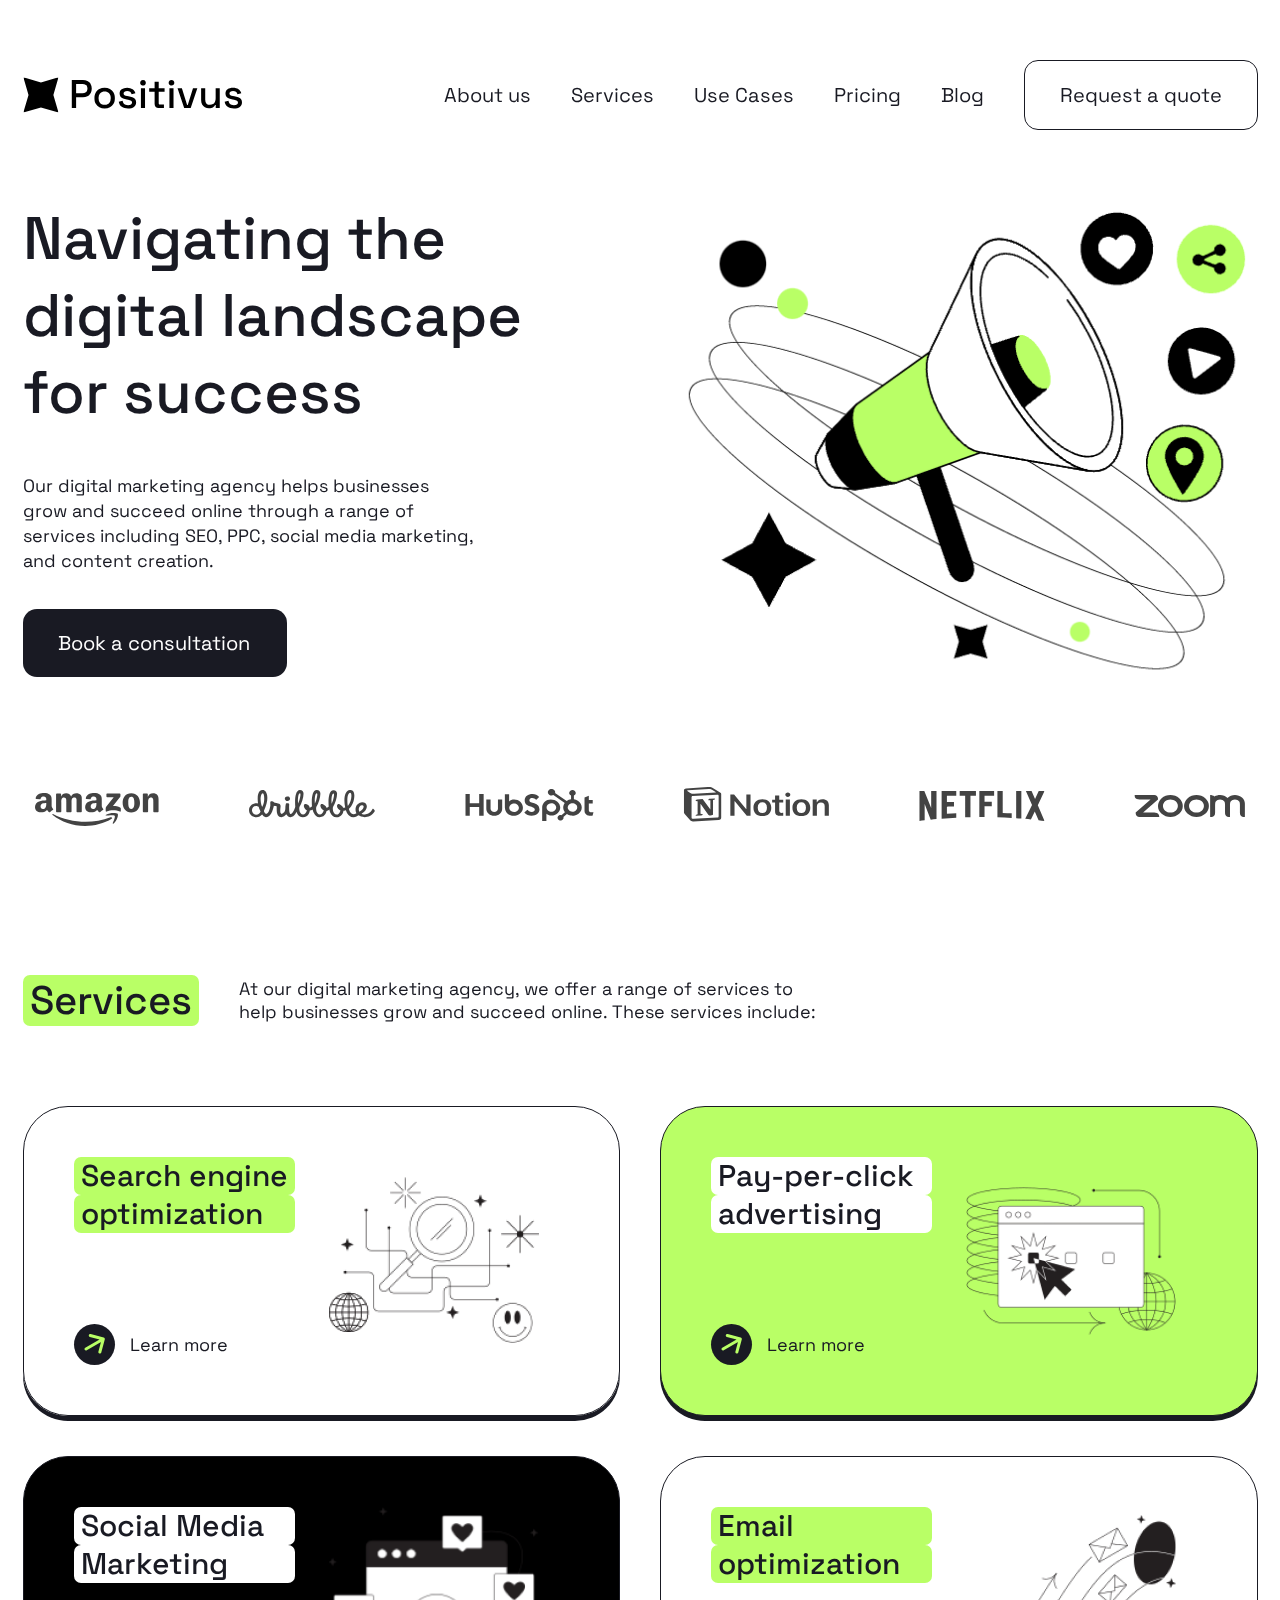
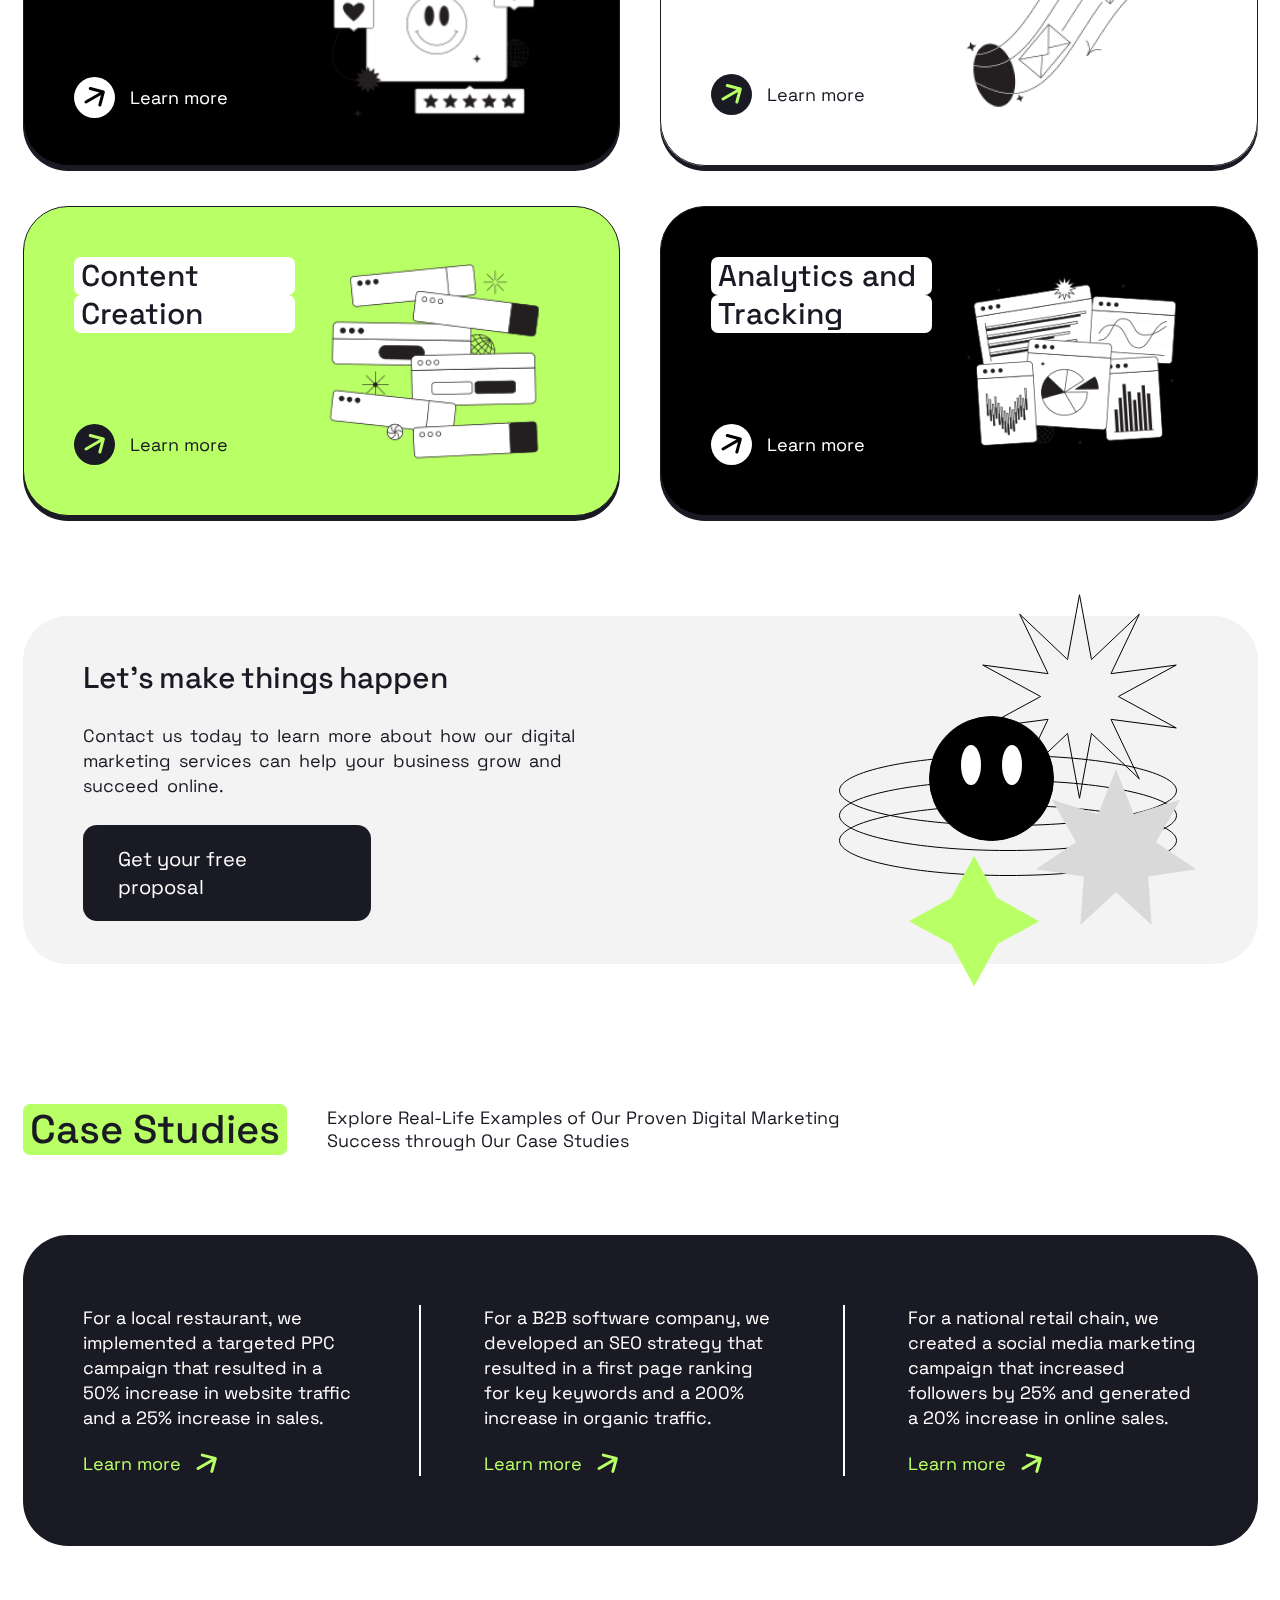
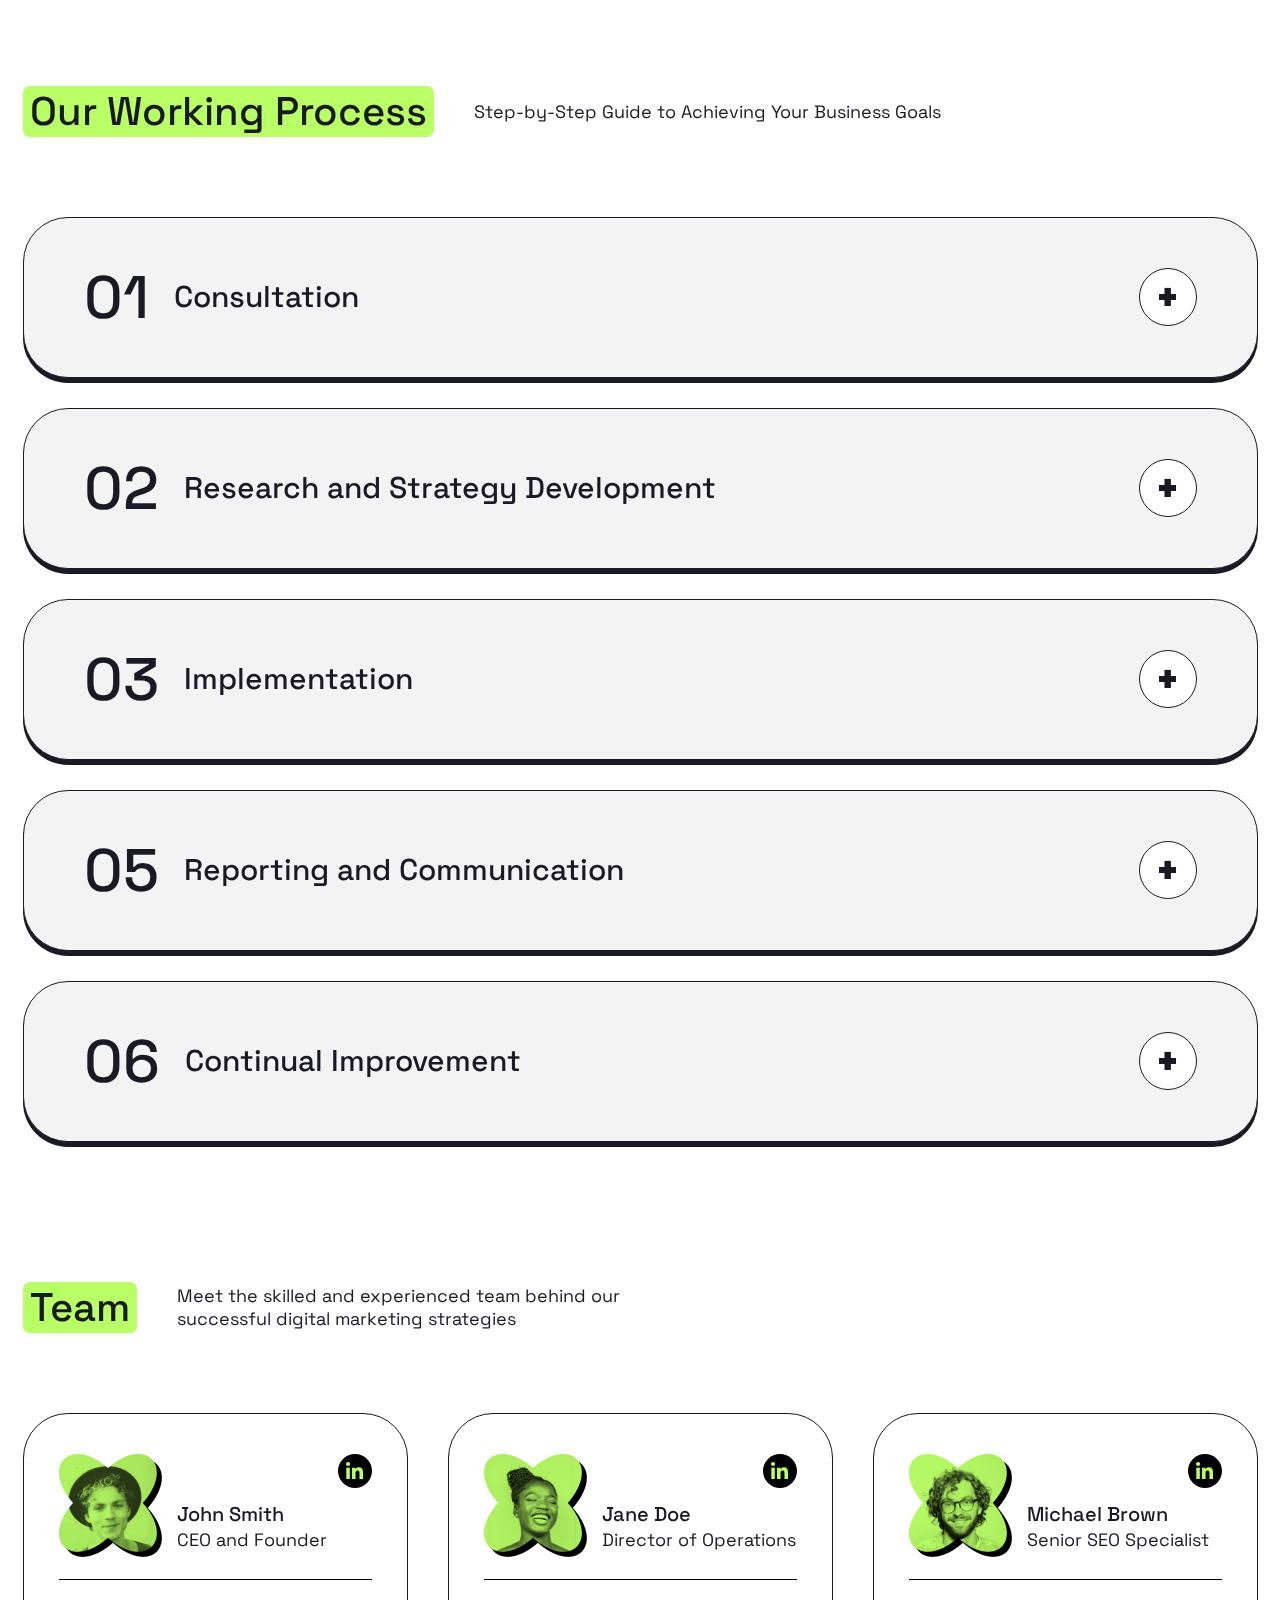
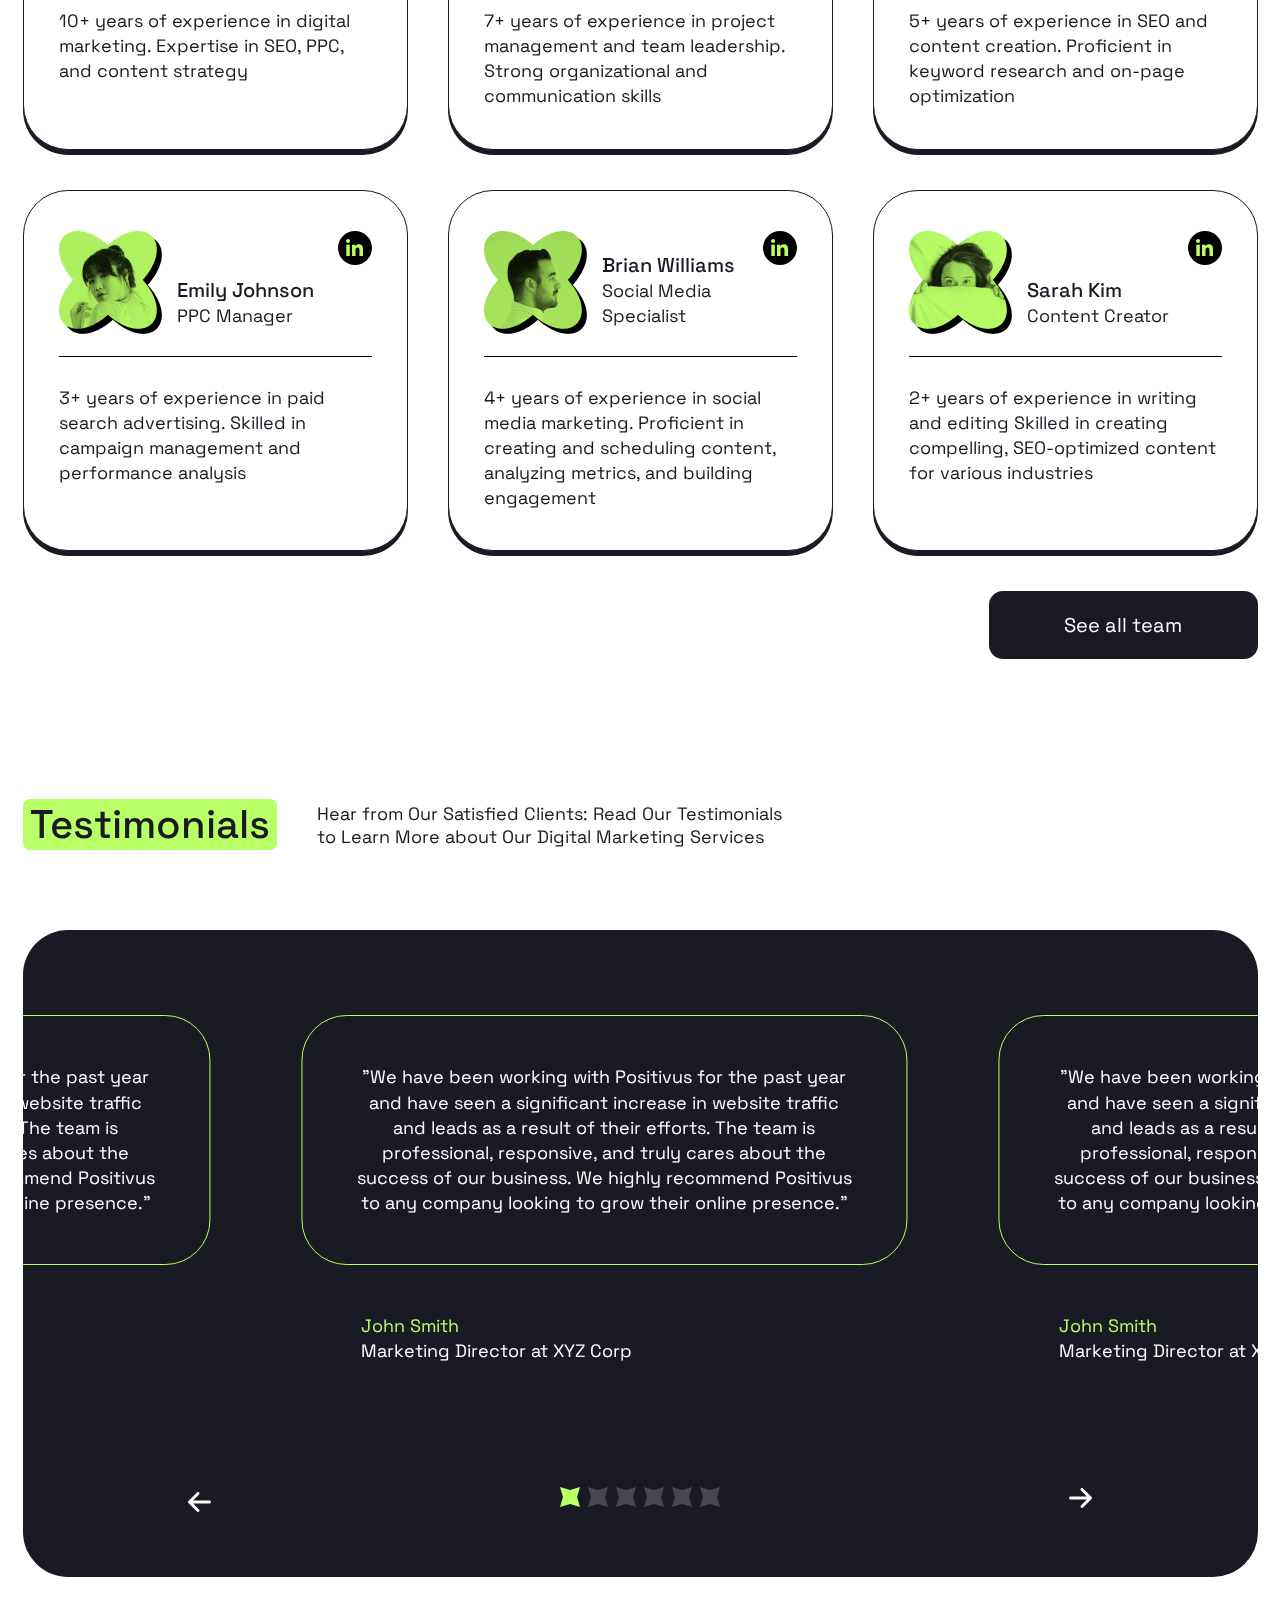
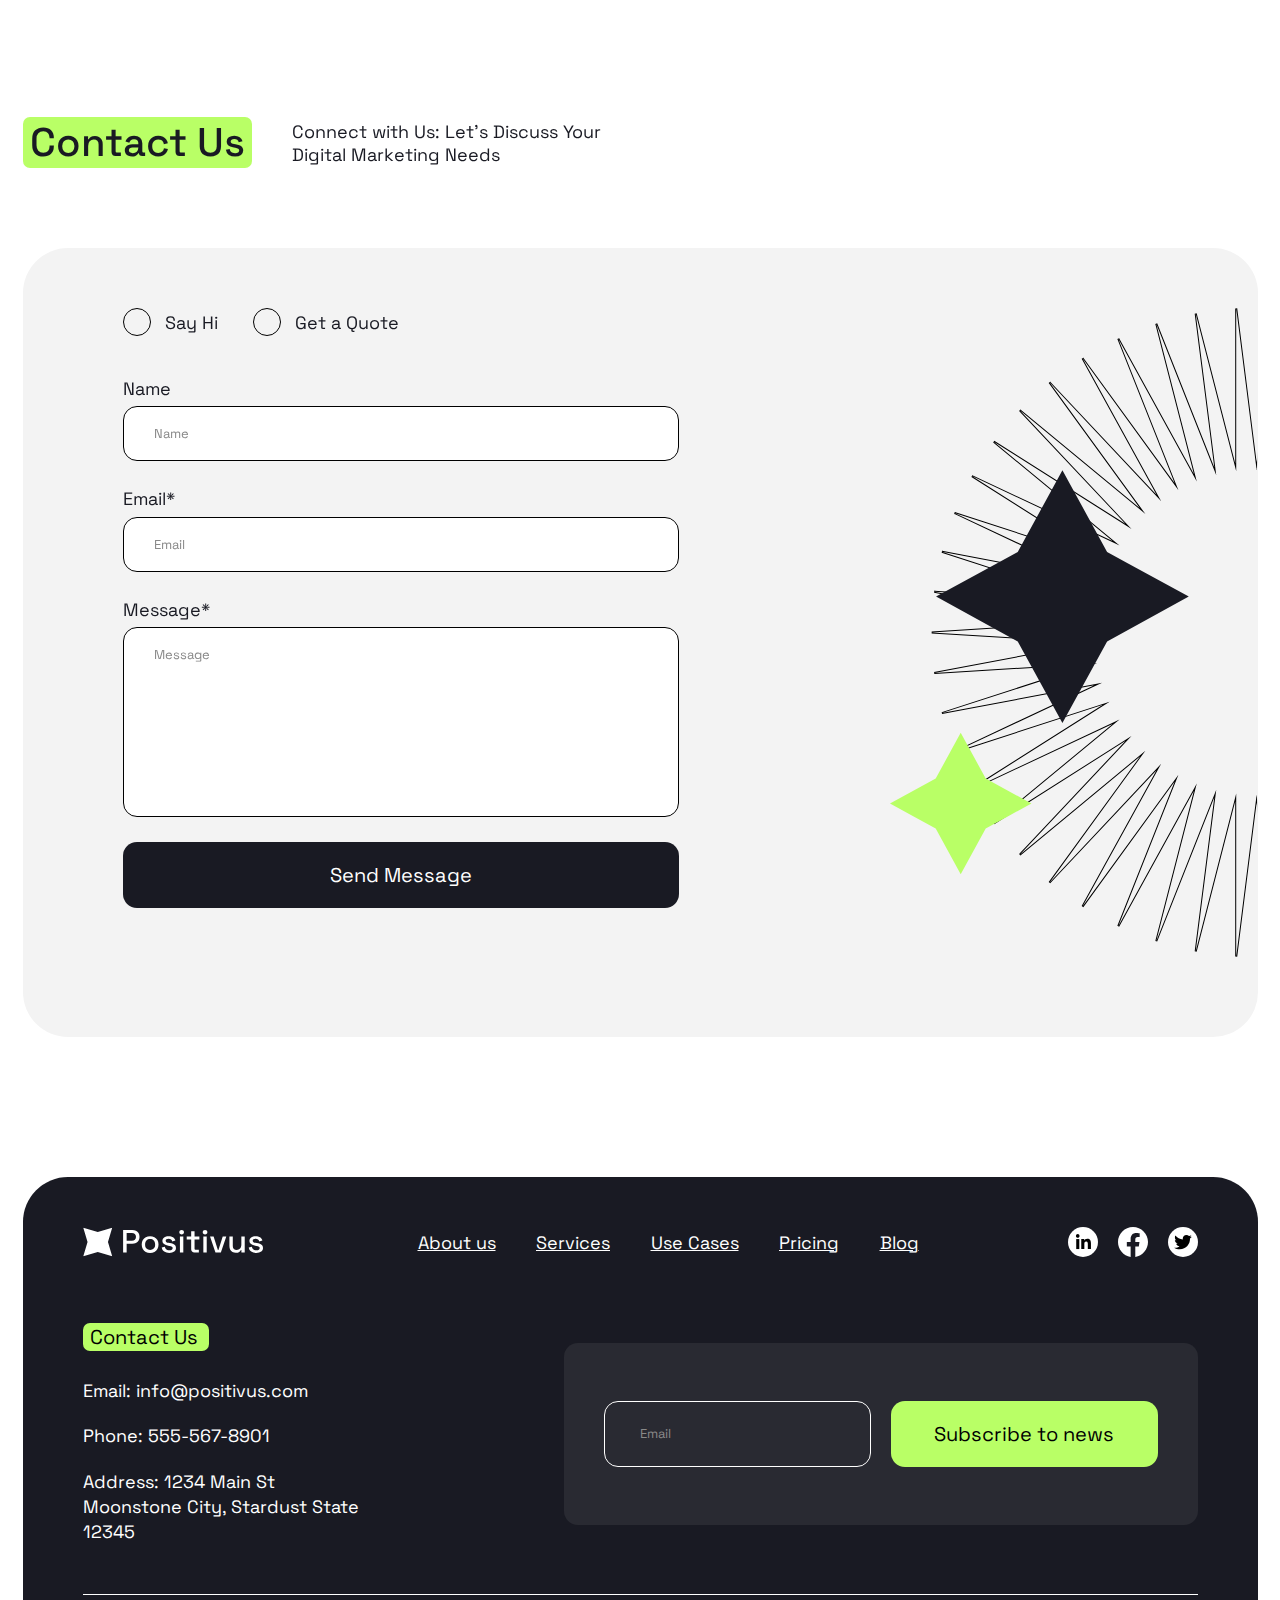
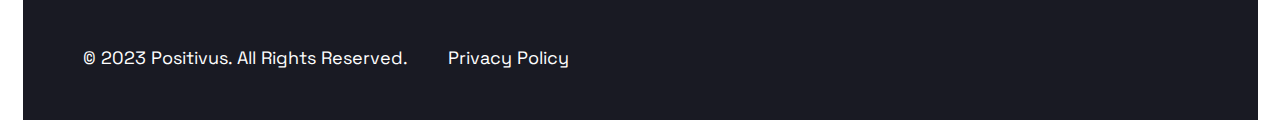
==== commit 8b0b7628: "Add files via upload" ====
--- a/ПОЗИТИВ/index.html
+++ b/ПОЗИТИВ/index.html
@@ -644,88 +644,81 @@
                     <div class="services__cards">
                         <ul class="card__list">
                             <li class="card__item ">
-                                <div class="card__inner">
-                                    <h3 class="card__title">
-                                        <span>Search engine</span> <span>optimization</span>
-                                    </h3>
-                                    <a href="#" class="card__link">
-                                        <div class="arrow__img-wrap"></div>
-                                        <p>Learn more</p>
-                                    </a>
-                                </div>
+                                <h3 class="card__title">
+                                    <span>Search engine</span> <span>optimization</span>
+                                </h3>
+                                <a href="#" class="card__link">
+                                    <div class="arrow__img-wrap">
+                                    </div>
+                                    <p>Learn more</p>
+                                </a>
                                 <div class="card__img">
                                     <img src="img/decor/search.png" alt="">
                                 </div>
                             </li>
                             <li class="card__item card__item--green">
-                                <div class="card__inner">
-                                    <h3 class="card__title">
-                                        <span>Pay-per-click</span> <span>advertising</span>
-                                    </h3>
-                                    <a href="#" class="card__link">
-                                        <div class="arrow__img-wrap"></div>
-                                        Learn more
-                                    </a>
-                                </div>
+                                <h3 class="card__title">
+                                    <span>Pay-per-click</span> <span>advertising</span>
+                                </h3>
+                                <a href="#" class="card__link">
+                                    <div class="arrow__img-wrap">
+                                    </div>
+                                    <p>Learn more</p>
+                                </a>
                                 <div class="card__img">
                                     <img src="img/decor/click.png" alt="">
                                 </div>
                             </li>
                             <li class="card__item card__item--black">
-                                <div class="card__inner">
-                                    <h3 class="card__title">
-                                        <span>Social Media</span> <span>Marketing</span>
-                                    </h3>
-                                    <a href="#" class="card__link">
-                                        <div class="arrow__img-wrap"></div>
-                                        <span>Learn more</span>
-                                    </a>
-                                </div>
+                                <h3 class="card__title">
+                                    <span>Social Media</span> <span>Marketing</span>
+                                </h3>
+                                <a href="#" class="card__link">
+                                    <div class="arrow__img-wrap">
+                                    </div>
+                                    <p>Learn more</p>
+                                </a>
                                 <div class="card__img">
                                     <img src="img/decor/social.png" alt="">
                                 </div>
                             </li>
                             <li class="card__item">
-                                <div class="card__inner">
-                                    <h3 class="card__title">
-                                        <span>Email</span>
-                                        <span>optimization</span>
-                                    </h3>
-                                    <a href="#" class="card__link">
-                                        <div class="arrow__img-wrap"><img src="img/icon/arrow-green.svg" alt=""
-                                                class="arrow__img"></div>
-                                        Learn more
-                                    </a>
-                                </div>
+                                <h3 class="card__title">
+                                    <span>Email</span>
+                                    <span>optimization</span>
+                                </h3>
+                                <a href="#" class="card__link">
+                                    <div class="arrow__img-wrap">
+                                    </div>
+                                    <p>Learn more</p>
+                                </a>
                                 <div class="card__img">
                                     <img src="img/decor/email.png" alt="">
                                 </div>
                             </li>
                             <li class="card__item card__item--green">
-                                <div class="card__inner">
-                                    <h3 class="card__title">
-                                        <span>Content</span>
-                                        <span>Creation</span>
-                                    </h3>
-                                    <a href="#" class="card__link">
-                                        <div class="arrow__img-wrap"></div>
-                                        Learn more
-                                    </a>
-                                </div>
+                                <h3 class="card__title">
+                                    <span>Content</span>
+                                    <span>Creation</span>
+                                </h3>
+                                <a href="#" class="card__link">
+                                    <div class="arrow__img-wrap">
+                                    </div>
+                                    <p>Learn more</p>
+                                </a>
                                 <div class="card__img">
                                     <img src="img/decor/content.png" alt="">
                                 </div>
                             </li>
                             <li class="card__item card__item--black">
-                                <div class="card__inner">
-                                    <h3 class="card__title">
-                                        <span>Analytics and</span> <span>Tracking</span>
-                                    </h3>
-                                    <a href="#" class="card__link">
-                                        <div class="arrow__img-wrap"></div>
-                                        Learn more
-                                    </a>
-                                </div>
+                                <h3 class="card__title">
+                                    <span>Analytics and</span> <span>Tracking</span>
+                                </h3>
+                                <a href="#" class="card__link">
+                                    <div class="arrow__img-wrap">
+                                    </div>
+                                    <p>Learn more</p>
+                                </a>
                                 <div class="card__img">
                                     <img src="img/decor/analytics.png" alt="">
                                 </div>
@@ -836,7 +829,7 @@
                                 </a>
                             </div>
                         </div>
-                        
+
                     </div>
                 </div>
             </section>
@@ -1212,8 +1205,10 @@
                                             <p class="bubble__text">
                                                 "We have been working with Positivus for the past year and have seen a
                                                 significant
-                                                increase in website traffic and leads as a result of their efforts. The team is
-                                                professional, responsive, and truly cares about the success of our business. We
+                                                increase in website traffic and leads as a result of their efforts. The
+                                                team is
+                                                professional, responsive, and truly cares about the success of our
+                                                business. We
                                                 highly recommend Positivus to any company looking to grow their online
                                                 presence."
                                             </p>
@@ -1234,8 +1229,10 @@
                                             <p class="bubble__text">
                                                 "We have been working with Positivus for the past year and have seen a
                                                 significant
-                                                increase in website traffic and leads as a result of their efforts. The team is
-                                                professional, responsive, and truly cares about the success of our business. We
+                                                increase in website traffic and leads as a result of their efforts. The
+                                                team is
+                                                professional, responsive, and truly cares about the success of our
+                                                business. We
                                                 highly recommend Positivus to any company looking to grow their online
                                                 presence."
                                             </p>
@@ -1256,8 +1253,10 @@
                                             <p class="bubble__text">
                                                 "We have been working with Positivus for the past year and have seen a
                                                 significant
-                                                increase in website traffic and leads as a result of their efforts. The team is
-                                                professional, responsive, and truly cares about the success of our business. We
+                                                increase in website traffic and leads as a result of their efforts. The
+                                                team is
+                                                professional, responsive, and truly cares about the success of our
+                                                business. We
                                                 highly recommend Positivus to any company looking to grow their online
                                                 presence."
                                             </p>
@@ -1278,8 +1277,10 @@
                                             <p class="bubble__text">
                                                 "We have been working with Positivus for the past year and have seen a
                                                 significant
-                                                increase in website traffic and leads as a result of their efforts. The team is
-                                                professional, responsive, and truly cares about the success of our business. We
+                                                increase in website traffic and leads as a result of their efforts. The
+                                                team is
+                                                professional, responsive, and truly cares about the success of our
+                                                business. We
                                                 highly recommend Positivus to any company looking to grow their online
                                                 presence."
                                             </p>
@@ -1300,8 +1301,10 @@
                                             <p class="bubble__text">
                                                 "We have been working with Positivus for the past year and have seen a
                                                 significant
-                                                increase in website traffic and leads as a result of their efforts. The team is
-                                                professional, responsive, and truly cares about the success of our business. We
+                                                increase in website traffic and leads as a result of their efforts. The
+                                                team is
+                                                professional, responsive, and truly cares about the success of our
+                                                business. We
                                                 highly recommend Positivus to any company looking to grow their online
                                                 presence."
                                             </p>
@@ -1322,8 +1325,10 @@
                                             <p class="bubble__text">
                                                 "We have been working with Positivus for the past year and have seen a
                                                 significant
-                                                increase in website traffic and leads as a result of their efforts. The team is
-                                                professional, responsive, and truly cares about the success of our business. We
+                                                increase in website traffic and leads as a result of their efforts. The
+                                                team is
+                                                professional, responsive, and truly cares about the success of our
+                                                business. We
                                                 highly recommend Positivus to any company looking to grow their online
                                                 presence."
                                             </p>
@@ -1338,7 +1343,7 @@
                                         </span>
                                     </div>
                                 </div>
-                                
+
                             </div>
                         </div>
                         <div class="testimonials__nav">
@@ -1514,10 +1519,10 @@
                     </div>
                     <div class="footer__bottom">
                         <div class="footer__bottom-inner">
-                            <p class="footer__botom-coper">
+                            <p class="footer__bottom-coper">
                                 © 2023 Positivus. All Rights Reserved.
                             </p>
-                            <p class="footer__botom-privacy">
+                            <p class="footer__bottom-privacy">
                                 Privacy Policy
                             </p>
                         </div>
--- a/ПОЗИТИВ/css/style.css
+++ b/ПОЗИТИВ/css/style.css
@@ -21,6 +21,12 @@
 }
 
 .card__item {
+    display: grid;
+    grid-template-columns: repeat(2, 1fr);
+    justify-content: space-between;
+    gap: 15px;
+
+
     border: var(--border);
     border-radius: var(--border-rad);
     box-shadow: var(--box-shadow);
@@ -28,16 +34,9 @@
     height: 310px;
     padding: 50px;
 
-    display: flex;
-    justify-content: space-between;
-    gap: 15px;
-}
-
-.card__inner {
-    display: flex;
-    flex-direction: column;
-    justify-content: space-between;
-}
+
+}
+
 
 .card__title span {
     display: block;
@@ -54,10 +53,10 @@
 
 .card__link {
     display: flex;
-    align-items: center;
     gap: 15px;
-}
-
+    align-self: flex-end;
+    align-items: center;
+}
 
 .arrow__img-wrap {
     display: flex;
@@ -80,6 +79,10 @@
 .card__img {
     display: flex;
     align-items: center;
+    max-width: 210px;
+    grid-column: 2;
+    grid-row: -1/2 span;
+
 }
 
 .card__img img {
@@ -223,8 +226,6 @@
     display: none;
     overflow: visible;
 }
-
-.case__swiper-wrapper {}
 
 .case__swiper-slide {
     padding: 42px 50px 42px 50px;
@@ -238,25 +239,8 @@
     height: auto;
 }
 
-.case__text {}
-
-.case__link {}
-
-.case__swiper-pagination {}
-
-.case__swiper-button-prev {}
-
-.case__swiper-button-next {}
-
-.case__swiper-scrollbar {}
-
-/* ===================================================================== */
-/* ===================================================================== */
-
-.work__top-text {}
-
-/* ==================== */
-
+/* ===================================================================== */
+/* ===================================================================== */
 
 .accordion-list {
     display: flex;
@@ -382,8 +366,6 @@
 
 /* ================= */
 
-.team__cards {}
-
 .team__cards-list {
     display: grid;
     grid-template-columns: repeat(3, 1fr);
@@ -422,15 +404,11 @@
     filter: drop-shadow(5px 5px 0px var(--black));
 }
 
-.person__info {}
-
 .person__title {
     font-size: 20px;
     font-weight: 500;
     line-height: 26px;
 }
-
-.person__text {}
 
 .person__inst {
     position: absolute;
@@ -496,22 +474,17 @@
     margin-bottom: 124px;
 }
 
-.testimonials__swiper-slide {}
-
 .bubble__wrap {
     height: auto;
-}
-
-.swiper__bubble {
 }
 
 .bubble__text {
     padding: 48px 52px;
     max-width: 606px;
     position: relative;
-	text-align: center;
-	border: 1px solid var(--green);
-	border-radius: var(--border-rad);
+    text-align: center;
+    border: 1px solid var(--green);
+    border-radius: var(--border-rad);
     margin-bottom: 48px;
 }
 
@@ -537,14 +510,9 @@
     transform: rotate(180deg);
 }
 
-.testimonials__nav-next {}
-
-
 .testimonials__nav-prev {
     transform: rotate(180deg);
 }
-
-.testimonials__nav-next {}
 
 .testimonials__nav-prev path {
     transition: var(--transition);
@@ -698,7 +666,6 @@
     margin-bottom: 66px;
 }
 
-.footer__logo {}
 
 .footer__nav {
     display: flex;
@@ -725,7 +692,6 @@
     color: var(--green);
 }
 
-.footer__nav-link {}
 
 .footer__social-list {
     max-width: 130px;
@@ -735,7 +701,6 @@
     align-items: center;
 }
 
-.footer__social-item {}
 
 .footer__social-link {
     border-radius: 50%;
@@ -796,9 +761,6 @@
     margin-bottom: 20px;
 }
 
-.footer__tel {}
-
-.footer__address {}
 
 .footer__form {
     border-radius: 14px;
@@ -949,7 +911,6 @@
     }
 }
 
-
 @media (max-width: 1000px) {
     .card__item {
         padding: 30px;
@@ -971,7 +932,7 @@
 
     /* ===================================================== */
 
-    
+
 }
 
 @media (max-width: 900px) {
@@ -1018,7 +979,7 @@
 
     /* ================================================================= */
 
-    .bubble__text{
+    .bubble__text {
         padding: 30px 30px;
     }
 
@@ -1085,7 +1046,7 @@
         flex-direction: column;
         align-items: center;
     }
-    
+
 }
 
 @media (max-width: 700px) {
@@ -1141,11 +1102,11 @@
     .footer__top-inner {
         margin-bottom: 37px;
     }
-    
+
     .footer__nav {
         position: relative;
     }
-    
+
     .footer__nav-list {
         flex-direction: column;
     }
@@ -1160,7 +1121,7 @@
 
     .footer__social-list {
         position: absolute;
-        bottom: -311%;
+        bottom: -325%;
 
     }
 }
@@ -1215,4 +1176,85 @@
         font-size: 16px;
     }
 
+}
+
+@media (max-width: 450px) {
+    .card__title {
+        grid-column: 1 / 2 span;
+    }
+
+    .card__link p {
+        display: none;
+    }
+
+    .card__img {
+        grid-column: auto;
+        grid-row: auto;
+    }
+
+    /* ====================================== */
+
+    .seservices__bottom {
+        padding: 50px;
+    }
+
+    .seservices__bottom-title {
+        font-size: 26px;
+    }
+
+    .seservices__bottom-text{
+        font-size: 16px;
+    }
+
+    .seservices__bottom-btn {
+        font-size: 18px;
+    }
+
+    /* ================================================== */
+
+    .case__swiper-slide {
+        padding: 32px 40px;
+    }
+
+    /* ===================================================== */
+
+    .work__top-title{
+        max-width: 260px;
+    }
+
+    /* ==================================================== */
+
+    .person__inst {
+        top: -15px;
+        right: -15px;
+    }
+
+    /* ================================================== */
+
+    .body {
+        font-size: 16px;
+    }
+
+    .bubble__text {
+        padding: 25px 25px;
+    }
+
+    .swiper-pagination-horizontal.swiper-pagination-bullets .swiper-pagination-bullet {
+        width: 15px;
+        height: 15px;
+    }
+
+    .swiper__author {
+        margin-left: 20px;
+    }
+
+    .testimonials__swiper {
+        margin-bottom: 34px;
+    }
+
+    /* ==================================================== */
+
+    .footer--bg {
+        padding: 50px 20px;
+    }
 }